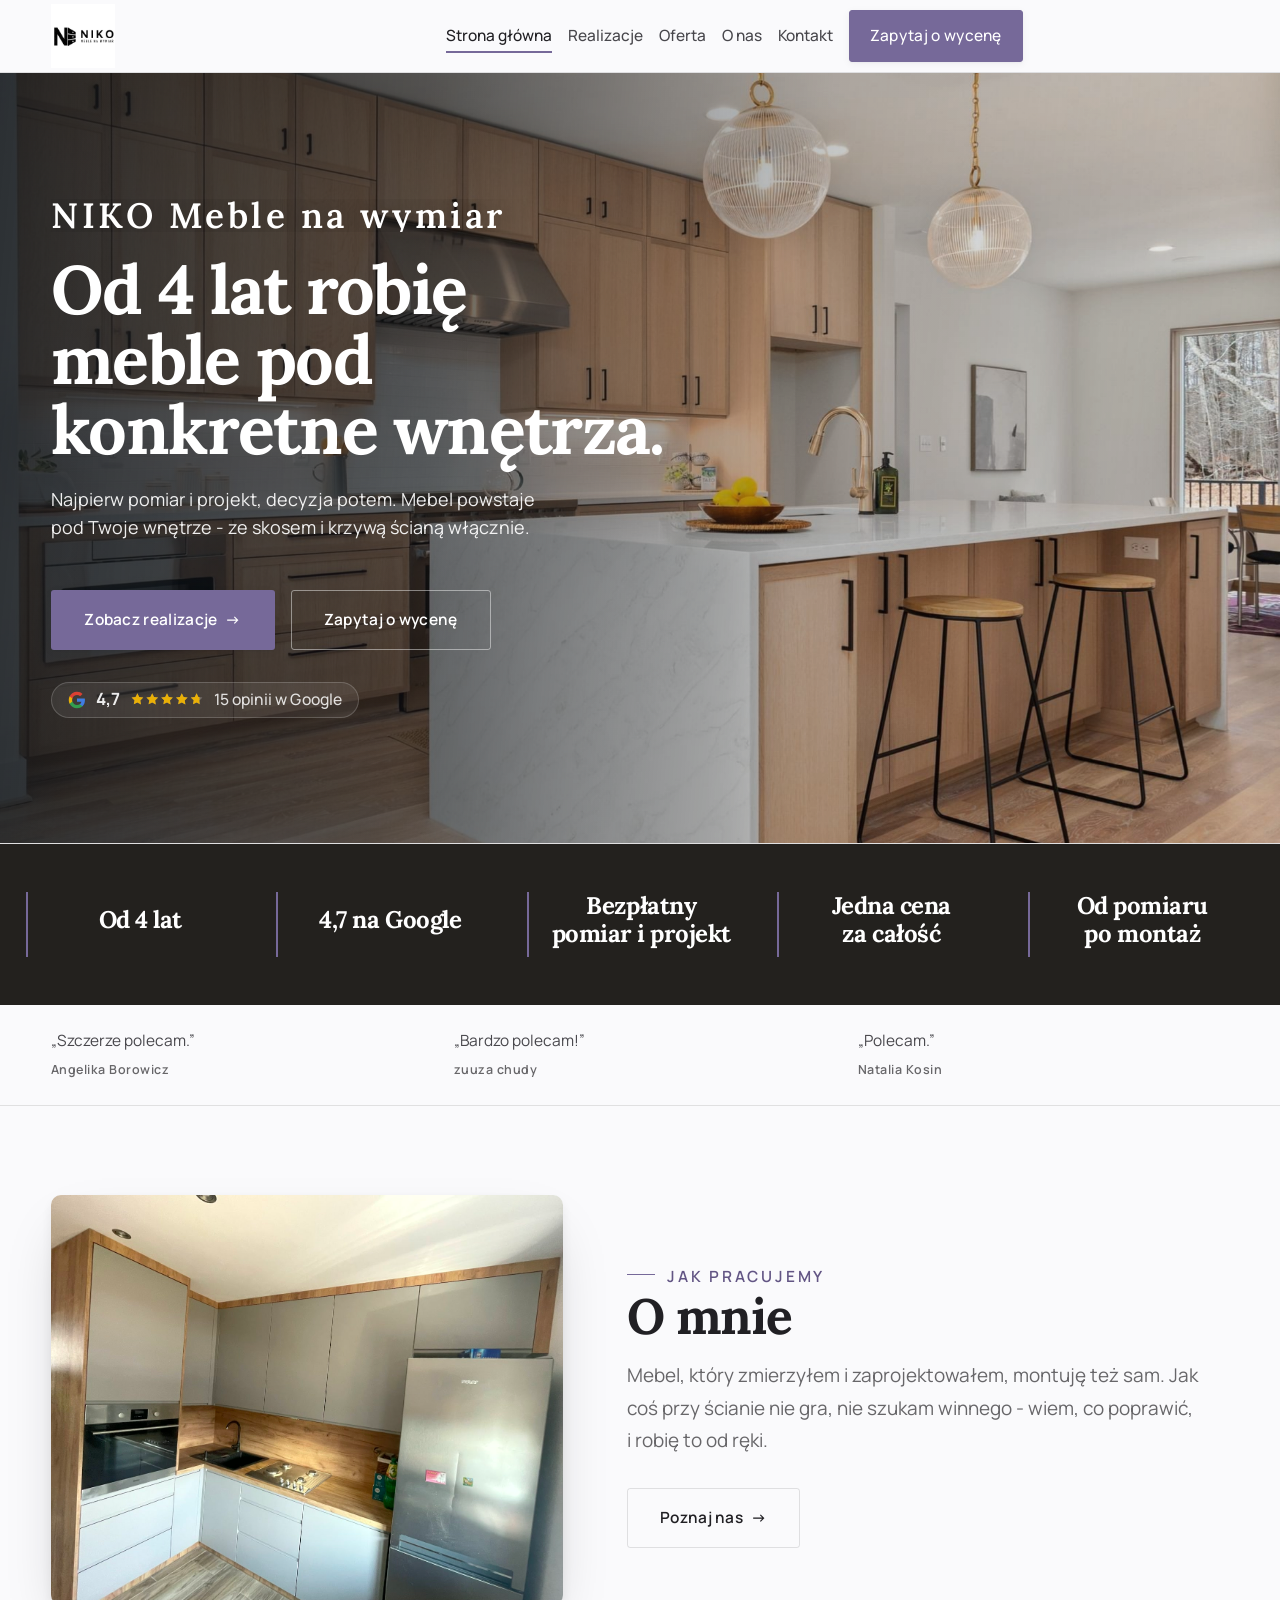
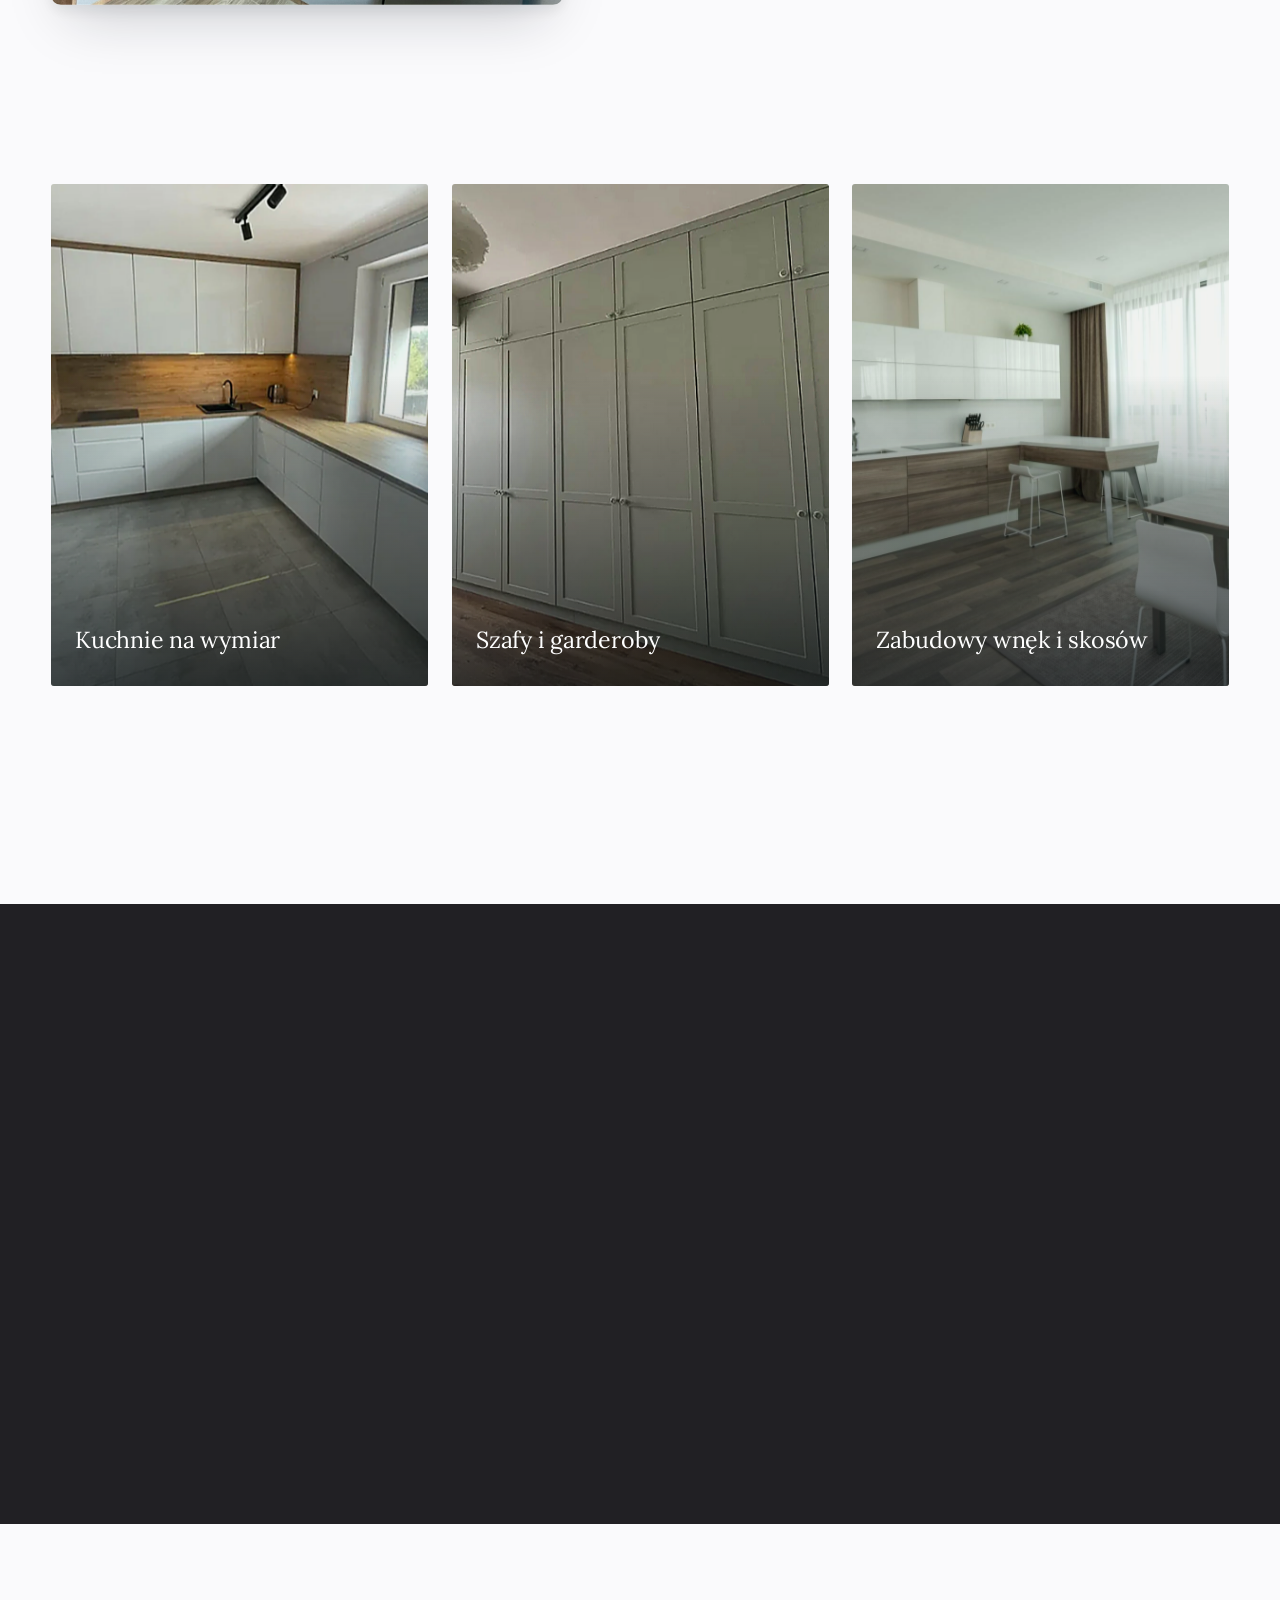
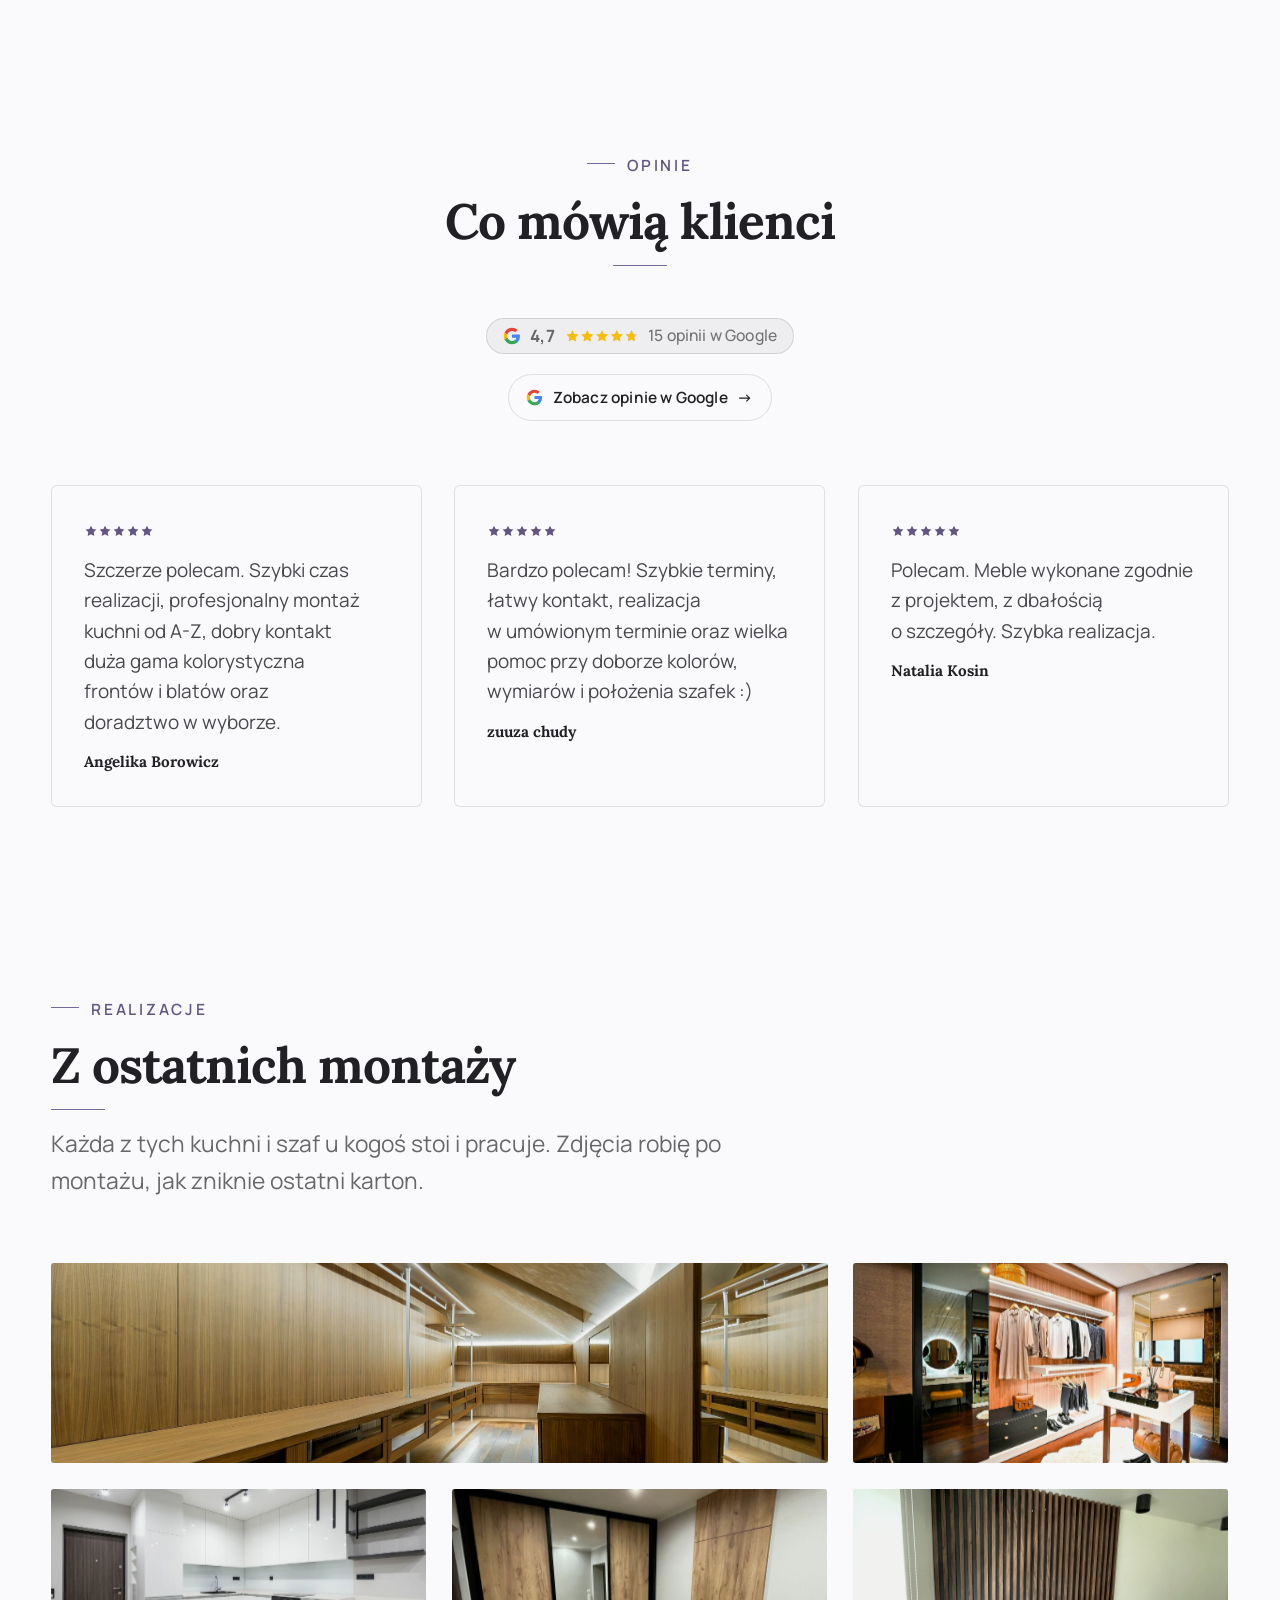
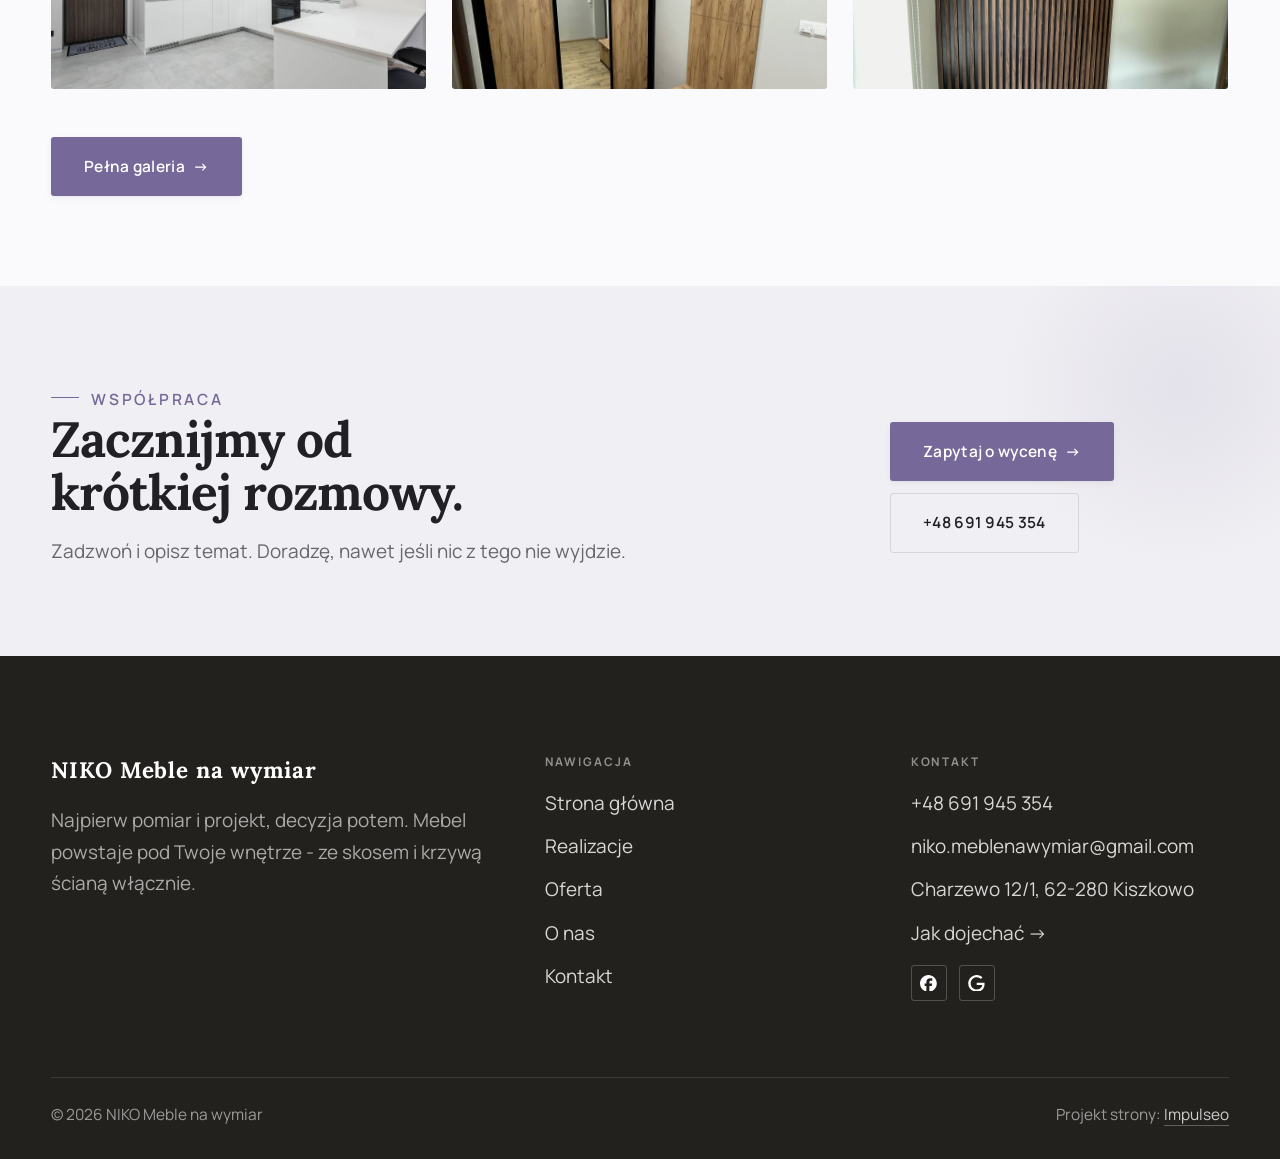
==== index.html @ e1428717 "NIKO Meble na wymiar - demo strony (Impulseo)" ====
<!DOCTYPE html>
<html lang="pl">
<head>
<meta charset="UTF-8">
<meta name="viewport" content="width=device-width, initial-scale=1.0">
<title>NIKO Meble na wymiar - stolarstwo i meble na wymiar</title>
<meta name="description" content="Meble na wymiar w Charzewie: kuchnie, szafy i zabudowy pod Twoje wnętrze. Bezpłatny pomiar i projekt, jedna cena, montaż z gwarancją. Zadzwoń: +48 691 945 354.">
<link rel="canonical" href="https://kris20032.github.io/niko-meble-na-wymiar/">
<meta name="robots" content="noindex, nofollow">
<meta property="og:type" content="website">
<meta property="og:locale" content="pl_PL">
<meta property="og:site_name" content="NIKO Meble na wymiar">
<meta property="og:title" content="NIKO Meble na wymiar - stolarstwo i meble na wymiar">
<meta property="og:description" content="Meble na wymiar w Charzewie: kuchnie, szafy i zabudowy pod Twoje wnętrze. Bezpłatny pomiar i projekt, jedna cena, montaż z gwarancją. Zadzwoń: +48 691 945 354.">
<meta property="og:url" content="https://kris20032.github.io/niko-meble-na-wymiar/">
<meta property="og:image" content="https://kris20032.github.io/niko-meble-na-wymiar/img/og.jpg">
<meta property="og:image:width" content="1200">
<meta property="og:image:height" content="630">
<meta name="twitter:card" content="summary_large_image">
<script type="application/ld+json">{"@context": "https://schema.org", "@type": "HomeAndConstructionBusiness", "name": "NIKO Meble na wymiar", "url": "https://kris20032.github.io/niko-meble-na-wymiar/", "telephone": "+48691945354", "image": "https://kris20032.github.io/niko-meble-na-wymiar/img/og.jpg", "areaServed": "Charzewo", "sameAs": ["https://maps.google.com/?cid=1686531114501210269&g_mp=Cidnb29nbGUubWFwcy5wbGFjZXMudjEuUGxhY2VzLlNlYXJjaFRleHQQAhgEIAA", "https://www.facebook.com/p/NIKO-Meble-na-wymiar-100084933342491/"]}</script>
<link rel="preconnect" href="https://fonts.googleapis.com">
<link rel="preconnect" href="https://fonts.gstatic.com" crossorigin>
<link href="https://fonts.googleapis.com/css2?family=Lora:wght@500;600;700&family=Manrope:wght@400;500;600&display=swap" rel="stylesheet">
<link rel="stylesheet" href="assets/styles.css?v=0fdbaa91">
</head>
<body>

<header class="nav">
  <div class="wrap nav-inner">
    <a class="brand brand-has-logo" href="index.html"><img class="brand-logo" src="img/logo.jpg" alt="NIKO Meble na wymiar" width="720" height="720" decoding="async"></a>
    <nav class="nav-links">
      <a href="index.html" class="active" aria-current="page">Strona główna</a>
      <a href="realizacje.html">Realizacje</a>
      <a href="oferta.html">Oferta</a>
      <a href="o-nas.html">O nas</a>
      <a href="kontakt.html">Kontakt</a>
      <a href="kontakt.html" class="btn btn-accent">Zapytaj o wycenę</a>
    </nav>
    <button class="nav-toggle" aria-label="Menu"><span></span><span></span><span></span></button>
  </div>
</header>

<main>
<section class="hero-cine">
  <img src="img/hero.jpg" fetchpriority="high" data-rotate="img/g1.jpg|img/g2.jpg" alt="NIKO Meble na wymiar - Od 4 lat robię meble pod konkretne wnętrza. " width="1880" height="1253">
  <div class="wrap">
    <div class="hero-copy">
      <div class="brandmark bm-m"><span class="bm-line"><span>NIKO Meble na wymiar</span></span></div>
      <h1>Od 4 lat robię meble pod konkretne wnętrza. </h1>
      <p class="lead">Najpierw pomiar i projekt, decyzja potem. Mebel powstaje pod Twoje wnętrze - ze skosem i krzywą ścianą włącznie.</p>
      <div class="hero-actions">
        <a href="realizacje.html" class="btn btn-accent">Zobacz realizacje <span class="arr">→</span></a>
        <a href="kontakt.html" class="btn btn-ghost btn-on-dark">Zapytaj o wycenę</a>
      </div>
      <div style="margin-top:var(--space-6);color:#fff;font-weight:600;letter-spacing:.02em;opacity:.92"><span class="g-badge"><svg class="gb-ico" viewBox="0 0 24 24" width="18" height="18" aria-hidden="true"><path fill="#4285F4" d="M22.56 12.25c0-.78-.07-1.53-.2-2.25H12v4.26h5.92c-.26 1.37-1.04 2.53-2.21 3.31v2.77h3.57c2.08-1.92 3.28-4.74 3.28-8.09z"/><path fill="#34A853" d="M12 23c2.97 0 5.46-.98 7.28-2.66l-3.57-2.77c-.98.66-2.23 1.06-3.71 1.06-2.86 0-5.29-1.93-6.16-4.53H2.18v2.84C3.99 20.53 7.7 23 12 23z"/><path fill="#FBBC05" d="M5.84 14.09c-.22-.66-.35-1.36-.35-2.09s.13-1.43.35-2.09V7.07H2.18C1.43 8.55 1 10.22 1 12s.43 3.45 1.18 4.93l2.85-2.22.81-.62z"/><path fill="#EA4335" d="M12 5.38c1.62 0 3.06.56 4.21 1.64l3.15-3.15C17.45 2.09 14.97 1 12 1 7.7 1 3.99 3.47 2.18 7.07l3.66 2.84c.87-2.6 3.3-4.53 6.16-4.53z"/></svg><b class="gb-ocena">4,7</b><svg class="gb-stars" viewBox="0 0 90 18" width="74" height="14.8" aria-hidden="true"><g fill="currentColor" opacity=".26"><path transform="translate(0,0)" d="M9 1.6l2.2 4.46 4.92.72-3.56 3.47.84 4.9L9 12.74l-4.4 2.31.84-4.9L1.88 6.68l4.92-.72L9 1.6Z"/><path transform="translate(18,0)" d="M9 1.6l2.2 4.46 4.92.72-3.56 3.47.84 4.9L9 12.74l-4.4 2.31.84-4.9L1.88 6.68l4.92-.72L9 1.6Z"/><path transform="translate(36,0)" d="M9 1.6l2.2 4.46 4.92.72-3.56 3.47.84 4.9L9 12.74l-4.4 2.31.84-4.9L1.88 6.68l4.92-.72L9 1.6Z"/><path transform="translate(54,0)" d="M9 1.6l2.2 4.46 4.92.72-3.56 3.47.84 4.9L9 12.74l-4.4 2.31.84-4.9L1.88 6.68l4.92-.72L9 1.6Z"/><path transform="translate(72,0)" d="M9 1.6l2.2 4.46 4.92.72-3.56 3.47.84 4.9L9 12.74l-4.4 2.31.84-4.9L1.88 6.68l4.92-.72L9 1.6Z"/></g><clipPath id="gs940"><rect x="0" y="0" width="84.6" height="18"/></clipPath><g fill="#FBBC04" clip-path="url(#gs940)"><path transform="translate(0,0)" d="M9 1.6l2.2 4.46 4.92.72-3.56 3.47.84 4.9L9 12.74l-4.4 2.31.84-4.9L1.88 6.68l4.92-.72L9 1.6Z"/><path transform="translate(18,0)" d="M9 1.6l2.2 4.46 4.92.72-3.56 3.47.84 4.9L9 12.74l-4.4 2.31.84-4.9L1.88 6.68l4.92-.72L9 1.6Z"/><path transform="translate(36,0)" d="M9 1.6l2.2 4.46 4.92.72-3.56 3.47.84 4.9L9 12.74l-4.4 2.31.84-4.9L1.88 6.68l4.92-.72L9 1.6Z"/><path transform="translate(54,0)" d="M9 1.6l2.2 4.46 4.92.72-3.56 3.47.84 4.9L9 12.74l-4.4 2.31.84-4.9L1.88 6.68l4.92-.72L9 1.6Z"/><path transform="translate(72,0)" d="M9 1.6l2.2 4.46 4.92.72-3.56 3.47.84 4.9L9 12.74l-4.4 2.31.84-4.9L1.88 6.68l4.92-.72L9 1.6Z"/></g></svg><span class="gb-txt">15 opinii w Google</span></span></div>
    </div>
  </div>
</section>
<section class="strip n-5" style="padding-block:0">
  <div class="wrap">
    <div class="item reveal"><div class="k">Od 4 lat</div><div class="v"></div></div>
    <div class="item reveal"><div class="k">4,7 na Google</div><div class="v"></div></div>
    <div class="item reveal"><div class="k">Bezpłatny pomiar i projekt</div><div class="v"></div></div>
    <div class="item reveal"><div class="k">Jedna cena za całość</div><div class="v"></div></div>
    <div class="item reveal"><div class="k">Od pomiaru po montaż</div><div class="v"></div></div>
  </div>
</section>
<section class="opinie-mini" aria-label="Opinie klientów">
  <div class="wrap">
    <div class="om-row">
      <div class="om-item reveal"><blockquote>„Szczerze polecam.”</blockquote><span class="om-autor">Angelika Borowicz</span></div>
      <div class="om-item reveal"><blockquote>„Bardzo polecam!”</blockquote><span class="om-autor">zuuza chudy</span></div>
      <div class="om-item reveal"><blockquote>„Polecam.”</blockquote><span class="om-autor">Natalia Kosin</span></div>
    </div>
  </div>
</section>
<section>
  <div class="wrap split">
    <div class="split-art reveal"><img src="img/g3.jpg" alt="NIKO Meble na wymiar - realizacja" loading="lazy" width="1528" height="1120" decoding="async"></div>
    <div class="split-copy reveal">
      <span class="eyebrow">Jak pracujemy</span>
      <h2>O mnie</h2>
      <p class="muted">Mebel, który zmierzyłem i zaprojektowałem, montuję też sam. Jak coś przy ścianie nie gra, nie szukam winnego - wiem, co poprawić, i robię to od ręki.</p>
      <a href="o-nas.html" class="btn btn-ghost">Poznaj nas <span class="arr">→</span></a>
    </div>
  </div>
</section>
<section class="gateways-band">
  <div class="wrap">
    <div class="gateways">
      <a href="oferta.html" class="gateway reveal"><img src="img/g4.jpg" alt="Kuchnie na wymiar" loading="lazy" width="1640" height="1212" decoding="async"><span class="g-ttl">Kuchnie na wymiar</span></a>
      <a href="oferta.html" class="gateway reveal"><img src="img/g5.jpg" alt="Szafy i garderoby" loading="lazy" width="1700" height="1279" decoding="async"><span class="g-ttl">Szafy i garderoby</span></a>
      <a href="oferta.html" class="gateway reveal"><img src="img/g6.jpg" alt="Zabudowy wnęk i skosów" loading="lazy" width="1830" height="1202" decoding="async"><span class="g-ttl">Zabudowy wnęk i skosów</span></a>
    </div>
  </div>
</section>
<section class="stopklatka" aria-hidden="true">
  <div class="stk-bg" style="background-image:url(img/g7.jpg)"></div>
</section>
<section class="opinie">
  <div class="wrap">
    <div class="head center reveal">
      <span class="eyebrow">Opinie</span>
      <h2>Co mówią klienci</h2>
    </div>
    <p class="op-meta reveal"><span class="g-badge"><svg class="gb-ico" viewBox="0 0 24 24" width="18" height="18" aria-hidden="true"><path fill="#4285F4" d="M22.56 12.25c0-.78-.07-1.53-.2-2.25H12v4.26h5.92c-.26 1.37-1.04 2.53-2.21 3.31v2.77h3.57c2.08-1.92 3.28-4.74 3.28-8.09z"/><path fill="#34A853" d="M12 23c2.97 0 5.46-.98 7.28-2.66l-3.57-2.77c-.98.66-2.23 1.06-3.71 1.06-2.86 0-5.29-1.93-6.16-4.53H2.18v2.84C3.99 20.53 7.7 23 12 23z"/><path fill="#FBBC05" d="M5.84 14.09c-.22-.66-.35-1.36-.35-2.09s.13-1.43.35-2.09V7.07H2.18C1.43 8.55 1 10.22 1 12s.43 3.45 1.18 4.93l2.85-2.22.81-.62z"/><path fill="#EA4335" d="M12 5.38c1.62 0 3.06.56 4.21 1.64l3.15-3.15C17.45 2.09 14.97 1 12 1 7.7 1 3.99 3.47 2.18 7.07l3.66 2.84c.87-2.6 3.3-4.53 6.16-4.53z"/></svg><b class="gb-ocena">4,7</b><svg class="gb-stars" viewBox="0 0 90 18" width="74" height="14.8" aria-hidden="true"><g fill="currentColor" opacity=".26"><path transform="translate(0,0)" d="M9 1.6l2.2 4.46 4.92.72-3.56 3.47.84 4.9L9 12.74l-4.4 2.31.84-4.9L1.88 6.68l4.92-.72L9 1.6Z"/><path transform="translate(18,0)" d="M9 1.6l2.2 4.46 4.92.72-3.56 3.47.84 4.9L9 12.74l-4.4 2.31.84-4.9L1.88 6.68l4.92-.72L9 1.6Z"/><path transform="translate(36,0)" d="M9 1.6l2.2 4.46 4.92.72-3.56 3.47.84 4.9L9 12.74l-4.4 2.31.84-4.9L1.88 6.68l4.92-.72L9 1.6Z"/><path transform="translate(54,0)" d="M9 1.6l2.2 4.46 4.92.72-3.56 3.47.84 4.9L9 12.74l-4.4 2.31.84-4.9L1.88 6.68l4.92-.72L9 1.6Z"/><path transform="translate(72,0)" d="M9 1.6l2.2 4.46 4.92.72-3.56 3.47.84 4.9L9 12.74l-4.4 2.31.84-4.9L1.88 6.68l4.92-.72L9 1.6Z"/></g><clipPath id="gs940"><rect x="0" y="0" width="84.6" height="18"/></clipPath><g fill="#FBBC04" clip-path="url(#gs940)"><path transform="translate(0,0)" d="M9 1.6l2.2 4.46 4.92.72-3.56 3.47.84 4.9L9 12.74l-4.4 2.31.84-4.9L1.88 6.68l4.92-.72L9 1.6Z"/><path transform="translate(18,0)" d="M9 1.6l2.2 4.46 4.92.72-3.56 3.47.84 4.9L9 12.74l-4.4 2.31.84-4.9L1.88 6.68l4.92-.72L9 1.6Z"/><path transform="translate(36,0)" d="M9 1.6l2.2 4.46 4.92.72-3.56 3.47.84 4.9L9 12.74l-4.4 2.31.84-4.9L1.88 6.68l4.92-.72L9 1.6Z"/><path transform="translate(54,0)" d="M9 1.6l2.2 4.46 4.92.72-3.56 3.47.84 4.9L9 12.74l-4.4 2.31.84-4.9L1.88 6.68l4.92-.72L9 1.6Z"/><path transform="translate(72,0)" d="M9 1.6l2.2 4.46 4.92.72-3.56 3.47.84 4.9L9 12.74l-4.4 2.31.84-4.9L1.88 6.68l4.92-.72L9 1.6Z"/></g></svg><span class="gb-txt">15 opinii w Google</span></span></p>
    <p class="op-meta reveal"><a class="op-google" href="https://maps.google.com/?cid=1686531114501210269&amp;g_mp=Cidnb29nbGUubWFwcy5wbGFjZXMudjEuUGxhY2VzLlNlYXJjaFRleHQQAhgEIAA" target="_blank" rel="noopener"><svg class="op-g-ico" viewBox="0 0 24 24" width="17" height="17" aria-hidden="true"><path fill="#4285F4" d="M22.56 12.25c0-.78-.07-1.53-.2-2.25H12v4.26h5.92c-.26 1.37-1.04 2.53-2.21 3.31v2.77h3.57c2.08-1.92 3.28-4.74 3.28-8.09z"/><path fill="#34A853" d="M12 23c2.97 0 5.46-.98 7.28-2.66l-3.57-2.77c-.98.66-2.23 1.06-3.71 1.06-2.86 0-5.29-1.93-6.16-4.53H2.18v2.84C3.99 20.53 7.7 23 12 23z"/><path fill="#FBBC05" d="M5.84 14.09c-.22-.66-.35-1.36-.35-2.09s.13-1.43.35-2.09V7.07H2.18C1.43 8.55 1 10.22 1 12s.43 3.45 1.18 4.93l2.85-2.22.81-.62z"/><path fill="#EA4335" d="M12 5.38c1.62 0 3.06.56 4.21 1.64l3.15-3.15C17.45 2.09 14.97 1 12 1 7.7 1 3.99 3.47 2.18 7.07l3.66 2.84c.87-2.6 3.3-4.53 6.16-4.53z"/></svg><span>Zobacz opinie w Google</span><span class="arr">→</span></a></p>
    <div class="opinie-grid">
      <figure class="op-card reveal"><span class="op-star"><svg class="ico-star" width="14" height="14" viewBox="0 0 24 24" style="vertical-align:-2px" aria-hidden="true"><path d="M12 2.8l2.85 5.8 6.4.93-4.63 4.5 1.1 6.37L12 17.4l-5.72 3 1.1-6.37-4.63-4.5 6.4-.93L12 2.8Z" fill="currentColor"/></svg><svg class="ico-star" width="14" height="14" viewBox="0 0 24 24" style="vertical-align:-2px" aria-hidden="true"><path d="M12 2.8l2.85 5.8 6.4.93-4.63 4.5 1.1 6.37L12 17.4l-5.72 3 1.1-6.37-4.63-4.5 6.4-.93L12 2.8Z" fill="currentColor"/></svg><svg class="ico-star" width="14" height="14" viewBox="0 0 24 24" style="vertical-align:-2px" aria-hidden="true"><path d="M12 2.8l2.85 5.8 6.4.93-4.63 4.5 1.1 6.37L12 17.4l-5.72 3 1.1-6.37-4.63-4.5 6.4-.93L12 2.8Z" fill="currentColor"/></svg><svg class="ico-star" width="14" height="14" viewBox="0 0 24 24" style="vertical-align:-2px" aria-hidden="true"><path d="M12 2.8l2.85 5.8 6.4.93-4.63 4.5 1.1 6.37L12 17.4l-5.72 3 1.1-6.37-4.63-4.5 6.4-.93L12 2.8Z" fill="currentColor"/></svg><svg class="ico-star" width="14" height="14" viewBox="0 0 24 24" style="vertical-align:-2px" aria-hidden="true"><path d="M12 2.8l2.85 5.8 6.4.93-4.63 4.5 1.1 6.37L12 17.4l-5.72 3 1.1-6.37-4.63-4.5 6.4-.93L12 2.8Z" fill="currentColor"/></svg></span><blockquote>Szczerze polecam. Szybki czas realizacji, profesjonalny montaż kuchni od A-Z, dobry kontakt duża gama kolorystyczna frontów i blatów oraz doradztwo w wyborze.</blockquote><span class="op-autor">Angelika Borowicz</span></figure>
      <figure class="op-card reveal"><span class="op-star"><svg class="ico-star" width="14" height="14" viewBox="0 0 24 24" style="vertical-align:-2px" aria-hidden="true"><path d="M12 2.8l2.85 5.8 6.4.93-4.63 4.5 1.1 6.37L12 17.4l-5.72 3 1.1-6.37-4.63-4.5 6.4-.93L12 2.8Z" fill="currentColor"/></svg><svg class="ico-star" width="14" height="14" viewBox="0 0 24 24" style="vertical-align:-2px" aria-hidden="true"><path d="M12 2.8l2.85 5.8 6.4.93-4.63 4.5 1.1 6.37L12 17.4l-5.72 3 1.1-6.37-4.63-4.5 6.4-.93L12 2.8Z" fill="currentColor"/></svg><svg class="ico-star" width="14" height="14" viewBox="0 0 24 24" style="vertical-align:-2px" aria-hidden="true"><path d="M12 2.8l2.85 5.8 6.4.93-4.63 4.5 1.1 6.37L12 17.4l-5.72 3 1.1-6.37-4.63-4.5 6.4-.93L12 2.8Z" fill="currentColor"/></svg><svg class="ico-star" width="14" height="14" viewBox="0 0 24 24" style="vertical-align:-2px" aria-hidden="true"><path d="M12 2.8l2.85 5.8 6.4.93-4.63 4.5 1.1 6.37L12 17.4l-5.72 3 1.1-6.37-4.63-4.5 6.4-.93L12 2.8Z" fill="currentColor"/></svg><svg class="ico-star" width="14" height="14" viewBox="0 0 24 24" style="vertical-align:-2px" aria-hidden="true"><path d="M12 2.8l2.85 5.8 6.4.93-4.63 4.5 1.1 6.37L12 17.4l-5.72 3 1.1-6.37-4.63-4.5 6.4-.93L12 2.8Z" fill="currentColor"/></svg></span><blockquote>Bardzo polecam! Szybkie terminy, łatwy kontakt, realizacja w umówionym terminie oraz wielka pomoc przy doborze kolorów, wymiarów i położenia szafek :)</blockquote><span class="op-autor">zuuza chudy</span></figure>
      <figure class="op-card reveal"><span class="op-star"><svg class="ico-star" width="14" height="14" viewBox="0 0 24 24" style="vertical-align:-2px" aria-hidden="true"><path d="M12 2.8l2.85 5.8 6.4.93-4.63 4.5 1.1 6.37L12 17.4l-5.72 3 1.1-6.37-4.63-4.5 6.4-.93L12 2.8Z" fill="currentColor"/></svg><svg class="ico-star" width="14" height="14" viewBox="0 0 24 24" style="vertical-align:-2px" aria-hidden="true"><path d="M12 2.8l2.85 5.8 6.4.93-4.63 4.5 1.1 6.37L12 17.4l-5.72 3 1.1-6.37-4.63-4.5 6.4-.93L12 2.8Z" fill="currentColor"/></svg><svg class="ico-star" width="14" height="14" viewBox="0 0 24 24" style="vertical-align:-2px" aria-hidden="true"><path d="M12 2.8l2.85 5.8 6.4.93-4.63 4.5 1.1 6.37L12 17.4l-5.72 3 1.1-6.37-4.63-4.5 6.4-.93L12 2.8Z" fill="currentColor"/></svg><svg class="ico-star" width="14" height="14" viewBox="0 0 24 24" style="vertical-align:-2px" aria-hidden="true"><path d="M12 2.8l2.85 5.8 6.4.93-4.63 4.5 1.1 6.37L12 17.4l-5.72 3 1.1-6.37-4.63-4.5 6.4-.93L12 2.8Z" fill="currentColor"/></svg><svg class="ico-star" width="14" height="14" viewBox="0 0 24 24" style="vertical-align:-2px" aria-hidden="true"><path d="M12 2.8l2.85 5.8 6.4.93-4.63 4.5 1.1 6.37L12 17.4l-5.72 3 1.1-6.37-4.63-4.5 6.4-.93L12 2.8Z" fill="currentColor"/></svg></span><blockquote>Polecam. Meble wykonane zgodnie z projektem, z dbałością o szczegóły. Szybka realizacja.</blockquote><span class="op-autor">Natalia Kosin</span></figure>
    </div>
  </div>
</section>
<section>
  <div class="wrap">
    <div class="head reveal">
      <span class="eyebrow">Realizacje</span>
      <h2>Z ostatnich montaży</h2>
      <p>Każda z tych kuchni i szaf u kogoś stoi i pracuje. Zdjęcia robię po montażu, jak zniknie ostatni karton.</p>
    </div>
    <div class="gallery">
      <div class="tile t-two3 reveal"><img src="img/g8.jpg" alt="NIKO Meble na wymiar" loading="lazy" width="1880" height="1253" decoding="async"></div>
      <div class="tile t-third reveal"><img src="img/g9.jpg" alt="NIKO Meble na wymiar" loading="lazy" width="1880" height="1251" decoding="async"></div>
      <div class="tile t-third reveal"><img src="img/g10.jpg" alt="NIKO Meble na wymiar" loading="lazy" width="1880" height="1255" decoding="async"></div>
      <div class="tile t-third reveal"><img src="img/g11.jpg" alt="NIKO Meble na wymiar" loading="lazy" width="1600" height="1142" decoding="async"></div>
      <div class="tile t-third reveal"><img src="img/g12.jpg" alt="NIKO Meble na wymiar" loading="lazy" width="1600" height="1142" decoding="async"></div>
    </div>
    <div style="margin-top:var(--space-7)" class="reveal"><a href="realizacje.html" class="btn btn-accent">Pełna galeria <span class="arr">→</span></a></div>
  </div>
</section>
<section class="cta">
  <div class="wrap">
    <div class="reveal">
      <span class="eyebrow">Współpraca</span>
      <h2>Zacznijmy od krótkiej rozmowy.</h2>
      <p>Zadzwoń i opisz temat. Doradzę, nawet jeśli nic z tego nie wyjdzie.</p>
    </div>
    <div class="cta-actions reveal">
      <a href="kontakt.html" class="btn btn-light">Zapytaj o wycenę <span class="arr">→</span></a>
      <a href="tel:+48691945354" class="btn btn-ghost btn-ghost-cta">+48 691 945 354</a>
    </div>
  </div>
</section>
</main>

<footer>
  <div class="wrap">
    <div class="foot-grid">
      <div class="foot-brand">
        <div class="name">NIKO Meble na wymiar</div>
        <p>Najpierw pomiar i projekt, decyzja potem. Mebel powstaje pod Twoje wnętrze - ze skosem i krzywą ścianą włącznie.</p>
      </div>
      <div class="foot-col">
        <h4>Nawigacja</h4>
        <a href="index.html">Strona główna</a>
        <a href="realizacje.html">Realizacje</a>
        <a href="oferta.html">Oferta</a>
        <a href="o-nas.html">O nas</a>
        <a href="kontakt.html">Kontakt</a>
      </div>
      <div class="foot-col">
        <h4>Kontakt</h4>
        <a href="tel:+48691945354">+48 691 945 354</a>
        <a href="mailto:niko.meblenawymiar@gmail.com">niko.meblenawymiar@gmail.com</a>
        <p>Charzewo 12/1, 62-280 Kiszkowo</p>
        <a href="https://maps.google.com/?cid=1686531114501210269&g_mp=Cidnb29nbGUubWFwcy5wbGFjZXMudjEuUGxhY2VzLlNlYXJjaFRleHQQAhgEIAA" target="_blank" rel="noopener">Jak dojechać →</a>
      <div class="foot-soc">
        <a class="soc" href="https://www.facebook.com/p/NIKO-Meble-na-wymiar-100084933342491/" target="_blank" rel="noopener" aria-label="Facebook - NIKO Meble na wymiar"><svg viewBox="0 0 24 24" aria-hidden="true" focusable="false"><path d="M9.101 23.691v-7.98H6.627v-3.667h2.474v-1.58c0-4.085 1.848-5.978 5.858-5.978.401 0 .955.042 1.468.103a8.68 8.68 0 0 1 1.141.195v3.325a8.623 8.623 0 0 0-.653-.036 26.805 26.805 0 0 0-.733-.009c-.707 0-1.259.096-1.675.309a1.686 1.686 0 0 0-.679.622c-.258.42-.374.995-.374 1.752v1.297h3.919l-.386 2.103-.287 1.564h-3.246v8.245C19.396 23.238 24 18.179 24 12.044c0-6.627-5.373-12-12-12s-12 5.373-12 12c0 5.628 3.874 10.35 9.101 11.647Z" fill="currentColor"/></svg></a>
        <a class="soc" href="https://maps.google.com/?cid=1686531114501210269&g_mp=Cidnb29nbGUubWFwcy5wbGFjZXMudjEuUGxhY2VzLlNlYXJjaFRleHQQAhgEIAA" target="_blank" rel="noopener" aria-label="Google - NIKO Meble na wymiar"><svg viewBox="0 0 24 24" aria-hidden="true" focusable="false"><path d="M12.48 10.92v3.28h7.84c-.24 1.84-.853 3.187-1.787 4.133-1.147 1.147-2.933 2.4-6.053 2.4-4.827 0-8.6-3.893-8.6-8.72s3.773-8.72 8.6-8.72c2.6 0 4.507 1.027 5.907 2.347l2.307-2.307C18.747 1.44 16.133 0 12.48 0 5.867 0 .307 5.387.307 12s5.56 12 12.173 12c3.573 0 6.267-1.173 8.373-3.36 2.16-2.16 2.84-5.213 2.84-7.667 0-.76-.053-1.467-.173-2.053H12.48z" fill="currentColor"/></svg></a>
      </div>
      </div>
    </div>
    <div class="foot-bot">
      <span>© 2026 NIKO Meble na wymiar</span>
      <span>Projekt strony: <a class="foot-credit" href="https://impulseo.pl" target="_blank" rel="noopener">Impulseo</a></span>
    </div>
  </div>
</footer>
<div class="sticky-reserve"><a class="sr-book" href="kontakt.html">Zapytaj o wycenę</a><a class="sr-call" href="tel:+48691945354" aria-label="Zadzwoń"><svg class="ico-tel" width="16" height="16" viewBox="0 0 24 24" fill="none" aria-hidden="true"><path d="M6.6 10.8a15.5 15.5 0 0 0 6.6 6.6l2.2-2.2a1 1 0 0 1 1-.24 11.4 11.4 0 0 0 3.6.58 1 1 0 0 1 1 1V20a1 1 0 0 1-1 1A17 17 0 0 1 3 4a1 1 0 0 1 1-1h3.5a1 1 0 0 1 1 1c0 1.25.2 2.46.58 3.6a1 1 0 0 1-.25 1l-2.23 2.2Z" fill="currentColor"/></svg></a></div>
<div class="demo-wazne" data-do="2026-09-07" data-cykl="3" hidden><svg class="dw-ico" width="13" height="13" viewBox="0 0 24 24" fill="none" aria-hidden="true"><circle cx="12" cy="12" r="8.6" stroke="currentColor" stroke-width="1.8"/><path d="M12 7.2V12l3.3 2" stroke="currentColor" stroke-width="1.8" stroke-linecap="round"/></svg><span class="dw-txt"></span></div>

<script src="assets/main.js"></script>
</body>
</html>
---- assets/styles.css ----
/* ============================================================
   STOLBASZ — premium, architektoniczny B2B fit-out
   Jasna paleta, zero brązu. System wg premium-web-craft.
   Projekt strony: Impulseo (impulseo.pl)
   ============================================================ */

:root{
  /* PALETA — jasna, architektoniczna, chłodna */
  --paper:#F3F1EC;          /* główne tło */
  --paper-2:#E6E3DB;        /* sekcje alternatywne (chłodny jasny szary) */
  --paper-3:#E6E3DB;        /* delikatne wypełnienia */
  --ink:#23211E;            /* tekst główny — chłodny grafit */
  --ink-soft:#43403A;       /* nagłówki drugorzędne */
  --muted:#87837A;          /* tekst poboczny */
  --line:rgba(35,33,30,.12);/* hairline */
  --accent:#8A6B3C;         /* stonowany petrol-slate — jedyny akcent */
  --accent-d:#6E5430;
  --accent-soft:rgba(138,107,60,.10);
  --dark:#23211E;           /* sekcje ciemne (stopka/CTA) */

  /* HOVER ZDJĘĆ — JEDEN standard dla całego silnika (decyzja K. 04.08.2026, artefakt z wariantami).
     AKTUALNE (K.+Szymon 09.08.2026, wybór z artefaktu 6 wariantów): zoom 1.05 przy 1.4s -
     przy tak długim czasie mocniejszy kadr NIE skacze, tylko „oddycha". Poprzedni standard
     (1.02 / .55s z 04.08) odbierany jako dynamiczny i szybki.
     Spoczynek lekko przygaszony, ale TYLKO tam, gdzie jest mysz (@media hover:hover) —
     na telefonie zdjęcia zostają w pełnej jasności. */
  --img-zoom:1.05;                   /* K.+Szymon 09.08: wariant F z artefaktu porównawczego */
  --img-rest:brightness(.95) saturate(.99);
  --img-hot:brightness(1.06) saturate(1.05);
  --img-dur:1.4s;                    /* K.+Szymon 09.08 (wariant F): powoli = elegancko */
  --img-ease:cubic-bezier(.16,.84,.44,1);  /* miękki ogon, efekt „oddychania" */

  /* ODSTĘPY — skala 4/8 */
  --space-1:4px; --space-2:8px; --space-3:12px; --space-4:16px; --space-5:24px;
  --space-6:32px; --space-7:48px; --space-8:64px; --space-9:96px; --space-10:128px;

  /* TYPOGRAFIA — fluid clamp() (skala podbita 16.07.2026: większe, czytelniejsze litery — uwaga Adama) */
  --text-sm:clamp(.9rem,.87rem + .12vw,1rem);
  --text-base:clamp(1.08rem,1.04rem + .18vw,1.2rem);
  --text-lg:clamp(1.24rem,1.15rem + .34vw,1.44rem);
  --text-h3:clamp(1.34rem,1.22rem + .55vw,1.66rem);
  --text-h2:clamp(2.1rem,1.66rem + 2.1vw,3.1rem);
  --text-h1:clamp(2.9rem,2.1rem + 4vw,5.1rem);

  /* PROMIENIE — architektoniczne, raczej ostre */
  --r-sm:3px; --r-md:6px; --r-lg:10px;

  /* RUCH */
  --ease:cubic-bezier(.25,.46,.45,.94); --dur:.24s;

  /* CIENIE — miękkie, warstwowe */
  --sh-sm:0 1px 2px rgba(16,24,32,.04), 0 2px 8px rgba(16,24,32,.05);
  --sh-md:0 2px 6px rgba(16,24,32,.05), 0 12px 28px -8px rgba(16,24,32,.12);
  --sh-lg:0 6px 14px rgba(16,24,32,.07), 0 26px 56px -18px rgba(16,24,32,.22);

  --hairline:1px solid var(--line);

  --font-display:'Lora',serif;
  --font-body:'Manrope',sans-serif;
}

*{box-sizing:border-box;margin:0;padding:0}
html{scroll-behavior:smooth}
body{
  font-family:var(--font-body);
  font-size:var(--text-base);
  line-height:1.65;
  color:var(--ink);
  background:var(--paper);
  -webkit-font-smoothing:antialiased;
  text-rendering:optimizeLegibility;
}
img{max-width:100%;height:auto;display:block}  /* height:auto = width/height z atrybutów trzyma proporcje (TOP#12) */
a{color:inherit;text-decoration:none}

.wrap{width:min(92%,1180px);margin-inline:auto}
section{padding-block:clamp(52px,6.5vw,96px)}

h1,h2,h3{font-family:var(--font-display);font-weight:700;line-height:1.08;letter-spacing:-.02em;color:var(--ink)}
h1{font-size:var(--text-h1);letter-spacing:-.035em}
h2{font-size:var(--text-h2);letter-spacing:-.025em}
h3{font-size:var(--text-h3)}
/* MIARA — długość wiersza. WCAG 2.2 SC 1.4.8: max 80 znaków; Butterick: 45–90.
   68ch daje realnie 72–78 znaków polskiego tekstu, czyli z zapasem pod granicą.
   Wcześniej limit miał TYLKO <p> — <li>, <blockquote> i <dd> nie miały żadnego,
   i to jedyny powód, dla którego 23 bloki na dwóch oddanych stronach jadą po
   83–106 znaków w wierszu (pomiar 07.08.2026, bramka `miara`).
   ⚠️ Listy i definicje ograniczamy TYLKO bez klasy: `ul`/`ol` z klasą to u nas
   układ (siatki kafli, menu), a nie tekst ciągły — tam miarę wyznacza układ. */
/* 60ch, nie 68ch (K. 10.08): po zmianie fontów na węższe kroje (DM Sans i spółka)
   w 68ch mieściło się ~90 znaków - bramka pikselowa słusznie zgłaszała przekroczenie
   granicy 80. Pomiar na żywej przeglądarce: 60ch = 90 znaków, 53ch = ~78 znaków, czyli normę WCAG 1.4.8. */
:root{ --miara:53ch }
p{max-width:min(100%,var(--miara))}
blockquote,
ul:not([class])>li, ol:not([class])>li,
dl:not([class])>dd{max-width:min(100%,var(--miara))}

/* ⚠️ Świadomie BEZ wyjątku `.tile p,.card p,.svc p{max-width:none}`, choć nasuwa się sam:
   te akapity BYŁY już ograniczone (stare `p{max-width:65ch}`), więc „wyjątek" nie odblokowałby
   niczego nowego — tylko ROZLUŹNIŁ stan sprzed zmiany na wszystkich demach naraz.
   `figcaption` żadna z reguł wyżej nie dotyczy, więc też nie potrzebuje zwolnienia. */

/* ŁAMANIE. `balance` wyrównuje długości wierszy w nagłówku, `pretty` pilnuje ostatniego
   wiersza akapitu, żeby nie został w nim jeden wyraz. Obsługiwane od Chrome 117 /
   Safari 17.5; starsze przeglądarki po prostu ignorują tę własność.
   `text-wrap:pretty` nie występowało dotąd ANI RAZ w silniku ani w repo klientów. */
h1,h2,h3,.lead,.lede{text-wrap:balance}
p,li,blockquote,dd{text-wrap:pretty}

.eyebrow{
  font-family:var(--font-body);
  font-size:var(--text-sm);
  font-weight:600;
  letter-spacing:.18em;
  text-transform:uppercase;
  color:var(--accent);
  display:inline-flex;align-items:center;gap:var(--space-3);
}
/* flex:none + margin-top = kreska trzyma się PIERWSZEJ linii. Wcześniej align-items:center
   centrowało ją względem całego bloku i przy zawinięciu (długi kicker typu
   „…WNĘTRZ · LESZNO · OD 2019") druga linia lądowała z brzydkim wcięciem. */
.eyebrow{align-items:flex-start}
.eyebrow>*,.eyebrow{text-wrap:balance}   /* dlugi kicker lamal sie na sierote typu samo „2019" w drugiej linii */
.eyebrow::before{content:"";width:28px;height:1px;background:var(--accent);display:inline-block;flex:none;margin-top:.62em}

.muted{color:var(--muted)}
.lead{font-size:var(--text-lg);line-height:1.55;color:var(--ink-soft);max-width:50ch}

/* ---------- BUTTONS ---------- */
.btn{
  display:inline-flex;align-items:center;gap:var(--space-2);
  font-weight:600;font-size:var(--text-sm);letter-spacing:.02em;
  padding:var(--space-4) var(--space-6);
  border-radius:var(--r-sm);
  transition:transform var(--dur) var(--ease),box-shadow var(--dur) var(--ease),background var(--dur) var(--ease);
  cursor:pointer;border:1px solid transparent;
}
.btn-accent{background:var(--accent);color:#fff;box-shadow:var(--sh-sm)}
.btn-accent:hover{background:var(--accent-d);transform:translateY(-2px);box-shadow:var(--sh-md)}
.btn-accent:active{transform:translateY(0);box-shadow:var(--sh-sm)}
.btn-ghost{background:transparent;color:var(--ink);border-color:var(--line)}
.btn-ghost:hover{border-color:var(--accent);color:var(--accent);transform:translateY(-2px)}
.btn-light{background:#fff;color:var(--ink);box-shadow:var(--sh-sm)}
.btn-light:hover{transform:translateY(-2px);box-shadow:var(--sh-md)}
.btn .arr{transition:transform var(--dur) var(--ease)}
.btn:hover .arr{transform:translateX(4px)}

/* ---------- NAV ---------- */
.nav{
  position:sticky;top:0;z-index:50;
  background:color-mix(in srgb,var(--paper) 88%,transparent);
  backdrop-filter:saturate(140%) blur(10px);
  border-bottom:var(--hairline);
}
.nav-inner{display:flex;align-items:center;justify-content:space-between;gap:var(--space-5);height:72px}
/* ANTY-NACHODZENIE (K. 05.08.2026): długa nazwa firmy + przycisk z pełnym numerem nie mieściły się w pasku
   i flex ściskał linki PONIŻEJ ich treści - "Kontakt" wchodził na ramkę "Zadzwoń +48 ...". Teraz ustępuje
   nazwa marki (skrót wielokropkiem), a menu i przycisk nigdy się nie kurczą ani nie zachodzą na siebie. */
.brand{display:flex;flex-direction:column;line-height:1;min-width:0;flex:0 1 auto}
.brand .name{font-family:var(--font-display);font-weight:800;font-size:1.35rem;letter-spacing:.04em;white-space:nowrap;overflow:hidden;text-overflow:ellipsis}
.brand .sub{font-size:.62rem;letter-spacing:.34em;text-transform:uppercase;color:var(--muted);margin-top:5px;white-space:nowrap;overflow:hidden;text-overflow:ellipsis}
.nav-links{display:flex;align-items:center;gap:var(--space-6);flex:0 0 auto}
.nav-links a{font-size:var(--text-sm);font-weight:500;color:var(--ink-soft);position:relative;padding-block:4px;white-space:nowrap;transition:color var(--dur) var(--ease)}
.nav-links a::after{content:"";position:absolute;left:0;bottom:0;width:0;height:1.5px;background:var(--accent);transition:width var(--dur) var(--ease)}
.nav-links a:hover,.nav-links a.active{color:var(--ink)}
.nav-links a:hover::after,.nav-links a.active::after{width:100%}
.nav-links .btn{padding:var(--space-2) var(--space-5)}
/* przyciski w nav: właściwy kolor (przebij .nav-links a) + bez podkreślenia */
.nav-links a.btn-accent{color:#fff}
.nav-links a.btn-ghost,.nav-links a.btn-light{color:var(--ink)}
/* CTA w pasku: NIE podkreślenie spod linków menu, ale ten sam przelatujący błysk,
   co na wszystkich innych przyciskach (zgłoszenie K. 13.08.2026 - „na hero jest efekt
   światła przechodzącego przez przycisk, na navbarze go nie ma, a mają być identyczne").
   Reguła `.nav-links a::after` jest silniejsza od `.btn::after`, więc trzeba jej
   geometrię wyzerować i wpisać połysk z nazwy - samo `display:none` gasiło efekt. */
.nav-links a.btn::after{
  display:block;content:"";position:absolute;inset:0;z-index:-1;pointer-events:none;
  inset:0;width:auto;height:auto;border-radius:inherit;   /* kasuje geometrię podkreślenia (width:0;height:1.5px) */
  background:linear-gradient(100deg,transparent 32%,rgba(255,255,255,.20) 50%,transparent 68%);
  translate:-120% 0}
@media (prefers-reduced-motion:no-preference){
  .nav-links a.btn:hover::after{translate:120% 0;transition:translate .75s var(--mt-ease,cubic-bezier(.16,.84,.44,1))}
}
.nav-toggle{display:none;background:none;border:none;cursor:pointer;flex-direction:column;gap:5px;padding:8px}
.nav-toggle span{width:24px;height:2px;background:var(--ink);transition:var(--dur)}
/* Ciasny zakres MIĘDZY menu mobilnym a pełnym pulpitem: zbijamy odstępy i nazwę marki,
   żeby wszystko zmieściło się naturalnie, zanim w ogóle dojdzie do skracania wielokropkiem. */
@media(max-width:1280px) and (min-width:921px){
  .nav-links{gap:var(--space-4)}
  .nav-links .btn{padding:var(--space-2) var(--space-4)}
  .brand .name{font-size:1.15rem}
}

/* ---------- HERO (split) ---------- */
.hero{position:relative;overflow:hidden;border-bottom:var(--hairline)}
.hero-grid{display:grid;grid-template-columns:1.05fr .95fr;gap:clamp(24px,4vw,60px);align-items:center;
  padding-block:clamp(36px,4.5vw,64px)}
.hero-copy .eyebrow{margin-bottom:var(--space-5)}
.hero-copy h1{margin-bottom:var(--space-5)}
.hero-copy .lead{margin-bottom:var(--space-7)}
.hero-actions{display:flex;flex-wrap:wrap;gap:var(--space-4)}
.hero-art{position:relative;aspect-ratio:4/3;border-radius:var(--r-lg);overflow:hidden;box-shadow:var(--sh-lg)}
.hero-art img{width:100%;height:100%;object-fit:cover}
.hero-art::after{content:"";position:absolute;inset:0;background:linear-gradient(180deg,transparent 55%,rgba(18,24,28,.28))}
.hero-badge{position:absolute;left:var(--space-5);bottom:var(--space-5);z-index:2;
  background:rgba(252,252,251,.94);backdrop-filter:blur(4px);
  border-radius:var(--r-md);padding:var(--space-4) var(--space-5);box-shadow:var(--sh-md);max-width:78%}
.hero-badge strong{display:block;font-family:var(--font-display);font-size:1rem;letter-spacing:-.01em}
.hero-badge span{font-size:var(--text-sm);color:var(--muted)}

/* ---------- HERO duży / kinowy (strona główna) ---------- */
.hero-cine{position:relative;min-height:clamp(560px,82vh,840px);min-height:clamp(560px,82svh,840px);display:flex;align-items:center;overflow:hidden;border-bottom:var(--hairline)}
.hero-cine>img{position:absolute;inset:0;width:100%;height:100%;object-fit:cover;z-index:0}
.hero-cine::after{content:"";position:absolute;inset:0;z-index:1;
  background:linear-gradient(95deg,rgba(13,18,23,.86) 0%,rgba(13,18,23,.64) 32%,rgba(13,18,23,.24) 62%,rgba(13,18,23,.04) 100%)}
.hero-cine .wrap{position:relative;z-index:2;padding-block:var(--space-8)}
.hero-cine .hero-copy{max-width:660px}
.hero-cine .eyebrow{color:#fff;margin-bottom:var(--space-5)}
.hero-cine .eyebrow::before{background:#fff}
.hero-cine h1{color:#fff;margin-bottom:var(--space-5);font-size:clamp(2.9rem,2rem + 4.4vw,5.2rem);text-wrap:balance}
.hero-cine .lead{color:rgba(255,255,255,.92);max-width:48ch;margin-bottom:var(--space-7)}
.hero-cine .hero-actions{display:flex;flex-wrap:wrap;gap:var(--space-4)}
/* NISKIE OKNO (laptop z dokiem i paskami przeglądarki ma ~700-780 px wysokości widoku):
   H1 do 5.2rem + długi lead nie mieściły się i przyciski wypadały POD krawędź ekranu -
   klient widział stronę bez ani jednego CTA. Skalujemy w dół, zamiast przycinać treść. */
@media(min-width:821px) and (max-height:820px){
  .hero-cine{min-height:clamp(520px,94svh,780px)}
  .hero-cine .wrap{padding-block:var(--space-6)}
  .hero-cine h1{font-size:clamp(2.2rem,1.5rem + 2.6vw,3.6rem);margin-bottom:var(--space-4)}
  .hero-cine .eyebrow{margin-bottom:var(--space-4)}
  .hero-cine .lead{margin-bottom:var(--space-5);max-width:44ch}
}
@media(max-width:680px){
  .hero-cine{min-height:clamp(520px,76vh,640px);min-height:clamp(520px,76svh,640px);align-items:flex-end}
  .hero-cine::after{background:linear-gradient(0deg,rgba(13,18,23,.9) 6%,rgba(13,18,23,.45) 55%,rgba(13,18,23,.25) 100%)}
  .hero-cine .wrap{padding-bottom:var(--space-9)}
  /* TELEFON (~90% oglądających): lead potrafił zająć 8 linii i zepchnąć CTA poza pierwszy ekran.
     Zwężamy interlinię i skalę - treści nie ucinamy, bo to ona sprzedaje. */
  .hero-cine .lead{font-size:.98rem;line-height:1.5;margin-bottom:var(--space-5)}
  .hero-cine .eyebrow{font-size:.72rem;letter-spacing:.13em;margin-bottom:var(--space-4)}
  .hero-cine .eyebrow::before{width:20px}
  .hero-cine h1{margin-bottom:var(--space-4)}
}

/* full-bleed hero variant (podstrony) */
.pagehead{position:relative;min-height:46vh;min-height:46svh;display:flex;align-items:flex-end;overflow:hidden;border-bottom:var(--hairline)}
.pagehead img{position:absolute;inset:0;width:100%;height:100%;object-fit:cover}
/* 10.08.2026 (decyzja K.): mocniejsze przyciemnienie + cień pod tekstem. Bramka mierzyła na
   nagłówkach podstron 3,38-3,43:1 przy wymaganych 4,5 — jasne zdjęcie (hala, śnieg, niebo)
   podchodziło pod biały tekst. Zdjęcia klientów są różne, więc kontrast musi dawać WARSTWA,
   a nie szczęśliwy dobór kadru. */
.pagehead::after{content:"";position:absolute;inset:0;background:linear-gradient(180deg,rgba(18,24,28,.40),rgba(18,24,28,.76))}
.pagehead .wrap{position:relative;z-index:2;padding-block:var(--space-9);color:#fff}
.pagehead h1{color:#fff;max-width:18ch;text-shadow:0 2px 16px rgba(0,0,0,.55)}
.pagehead .eyebrow{color:#fff}
.pagehead .eyebrow::before{background:#fff}
.pagehead p{color:rgba(255,255,255,.92);margin-top:var(--space-4);max-width:54ch;text-shadow:0 1px 12px rgba(0,0,0,.5)}

/* ---------- STRIP (pasek skrótów / liczby) ---------- */
.strip{background:var(--dark);color:#fff}
/* PASEK HASEŁ — standard 04.08.2026 (decyzja K.): 5 haseł w JEDNYM rzędzie, tekst WYŚRODKOWANY,
   węższe marginesy boczne niż reszta strony (pasek ma iść szerzej), równe wysokości kolumn. */
.strip .wrap{width:min(96%,1440px);display:grid;grid-template-columns:repeat(5,1fr);
  gap:var(--space-5);padding-block:var(--space-7);align-items:stretch}
.strip .item .k{font-family:var(--font-display);font-size:clamp(1.05rem,.82rem + .85vw,1.55rem);
  font-weight:800;letter-spacing:-.02em;color:#fff;line-height:1.18;text-wrap:balance}
.strip .item .v{font-size:var(--text-sm);color:rgba(255,255,255,.66);margin-top:var(--space-2);line-height:1.4}
.strip .item{border-left:2px solid var(--accent);padding-inline:var(--space-4);
  text-align:center;display:flex;flex-direction:column;justify-content:center}
/* liczba kolumn = liczba haseł, żeby ostatnie nie zostawało samo w drugim rzędzie.
   Klasę n-N nadaje multipage.py; domyślnie (bez klasy) pasek jest 5-kolumnowy. */
.strip.n-2 .wrap{grid-template-columns:repeat(2,1fr)}
.strip.n-3 .wrap{grid-template-columns:repeat(3,1fr)}
.strip.n-4 .wrap{grid-template-columns:repeat(4,1fr);gap:var(--space-6)}
.strip.n-4 .item .k{font-size:clamp(1.3rem,1rem + 1.1vw,2rem)}
.strip.n-6 .wrap{grid-template-columns:repeat(6,1fr);gap:var(--space-4)}
.strip.n-6 .item .k{font-size:clamp(.98rem,.8rem + .7vw,1.35rem)}
/* równe łamanie: zamiast "długa linia + jedno słowo" obie linie zbliżonej długości */
.strip .item .k{text-wrap:balance}

/* ---------- SECTION HEAD ---------- */
.head{max-width:48rem;margin-bottom:var(--space-8)}
.head.center{margin-inline:auto;text-align:center}
.head .eyebrow{margin-bottom:var(--space-4)}
.head h2{margin-bottom:var(--space-4)}
.head p{color:var(--muted);font-size:var(--text-lg);line-height:1.55}
.head.center p{margin-inline:auto}

/* ---------- INTRO SPLIT ---------- */
.split{display:grid;grid-template-columns:.92fr 1.08fr;gap:clamp(28px,5vw,80px);align-items:center}
.split.rev{grid-template-columns:1.08fr .92fr}
.split.rev .split-art{order:-1}
.split-art{position:relative;aspect-ratio:5/4;border-radius:var(--r-lg);overflow:hidden;box-shadow:var(--sh-lg)}
.split-art img{width:100%;height:100%;object-fit:cover}
.split-copy h2{margin-bottom:var(--space-5)}
.split-copy p+p{margin-top:var(--space-4)}
.split-copy .btn{margin-top:var(--space-6)}

/* ---------- SERVICES (zakres) ---------- */
.svc-grid{display:grid;grid-template-columns:repeat(auto-fit,minmax(280px,1fr));gap:var(--space-5)}
.svc{background:#fff;border:var(--hairline);border-radius:var(--r-md);padding:var(--space-7) var(--space-6);
  transition:transform var(--dur) var(--ease),box-shadow var(--dur) var(--ease),border-color var(--dur) var(--ease);
  position:relative;overflow:hidden}
.svc::before{content:"";position:absolute;left:0;top:0;width:3px;height:0;background:var(--accent);transition:height var(--dur) var(--ease)}
.svc:hover{transform:translateY(-4px);box-shadow:var(--sh-md);border-color:transparent}
.svc:hover::before{height:100%}
.svc .ic{font-family:var(--font-display);font-size:.8rem;font-weight:700;letter-spacing:.12em;color:var(--accent);margin-bottom:var(--space-4)}
.svc h3{margin-bottom:var(--space-3);font-size:1.22rem}
.svc p{color:var(--muted);font-size:var(--text-base);line-height:1.6}

/* big detailed service rows */
.svc-row{display:grid;grid-template-columns:.8fr 1.2fr;gap:clamp(20px,4vw,60px);align-items:center;padding-block:var(--space-8)}
.svc-row+.svc-row{border-top:var(--hairline)}
.svc-row.rev{grid-template-columns:1.2fr .8fr}
/* Naprzemienny układ wierszy oferty: co drugi wiersz ma zdjęcie po PRAWEJ.
   Było `order:-1` — martwy kod, bo zdjęcie i tak jest pierwszym dzieckiem w HTML,
   więc wszystkie wiersze wyglądały identycznie (zdjęcie zawsze z lewej), a `rev`
   zmieniało tylko szerokość kolumn. Znalezione 29.07.2026 przy różnicowaniu kierunków
   animacji (pomiar pozycji: art.mid 390/502 przy row.mid 756 — zawsze lewa strona). */
.svc-row.rev .svc-row-art{order:2}
.svc-row-art{aspect-ratio:4/3;border-radius:var(--r-md);overflow:hidden;box-shadow:var(--sh-md)}
.svc-row-art img{width:100%;height:100%;object-fit:cover}
.svc-row h3{font-size:1.5rem;margin-bottom:var(--space-4)}
.svc-row .num{font-family:var(--font-display);font-size:.85rem;font-weight:700;letter-spacing:.14em;color:var(--accent);display:block;margin-bottom:var(--space-3)}
.svc-row ul{list-style:none;margin-top:var(--space-4);display:flex;flex-direction:column;gap:var(--space-2)}
.svc-row li{position:relative;padding-left:var(--space-5);color:var(--muted);font-size:var(--text-base)}
.svc-row li::before{content:"";position:absolute;left:0;top:.62em;width:8px;height:1px;background:var(--accent)}

/* ---------- GALLERY (realizacje) ---------- */
.gallery{display:grid;grid-template-columns:repeat(12,1fr);gap:var(--space-4);grid-auto-rows:200px}
/* GALERIA MASONRY — pionowe zdjęcia (portrety beauty/wellness) bez przycinania: kolumny, height auto */
.gallery-masonry{column-count:3;column-gap:var(--space-4)}
@media(max-width:900px){.gallery-masonry{column-count:2}}
@media(max-width:560px){.gallery-masonry{column-count:1}}
.gallery-masonry .m-tile{break-inside:avoid;margin:0 0 var(--space-4);padding:0;position:relative;overflow:hidden;border-radius:var(--r-md);border:1px solid var(--line)}
.gallery-masonry .m-tile img{width:100%;height:auto;display:block}
.gallery-masonry .m-tile .cap{position:absolute;left:0;right:0;bottom:0;padding:var(--space-4);color:#fff;background:linear-gradient(0deg,rgba(0,0,0,.55),transparent);font-size:var(--text-sm)}
.gallery-masonry .m-tile .cap small{display:block;font-weight:400;opacity:.78;letter-spacing:.04em;text-transform:uppercase;font-size:.66rem;margin-top:3px}
.tile{position:relative;overflow:hidden;border-radius:var(--r-md);box-shadow:var(--sh-sm);
  transition:transform var(--dur) var(--ease),box-shadow var(--dur) var(--ease)}
.tile img{width:100%;height:100%;object-fit:cover;
  transition:transform var(--img-dur) var(--img-ease),filter var(--img-dur) var(--img-ease)}
.tile:hover{box-shadow:var(--sh-md)}
.tile .cap{position:absolute;left:0;right:0;bottom:0;padding:var(--space-5) var(--space-4) var(--space-4);
  /* mocniejszy spad + cien pod tekstem: na JASNYCH zdjeciach klienta (biale fronty, sciany)
     slaby gradient dawal kontrast ~1.5:1 zamiast wymaganych 3.6:1 (bramka wygladu, 10.08.2026) */
  background:linear-gradient(transparent 10%,rgba(18,24,28,.55) 40%,rgba(18,24,28,.88) 68%,rgba(18,24,28,.99));color:#fff;
  text-shadow:0 1px 2px rgba(0,0,0,.85),0 2px 10px rgba(0,0,0,.55);
  font-size:var(--text-sm);font-weight:600;letter-spacing:.01em;
  opacity:0;transform:translateY(8px);transition:var(--dur) var(--ease)}
.tile:hover .cap{opacity:1;transform:translateY(0)}
.tile .cap small{display:block;font-weight:400;opacity:.78;letter-spacing:.04em;text-transform:uppercase;font-size:.66rem;margin-top:3px}
/* bento spans */
.t-wide{grid-column:span 6}
.t-tall{grid-column:span 6;grid-row:span 2}
.t-std{grid-column:span 6}
.t-third{grid-column:span 4}
.t-two3{grid-column:span 8}

/* ---------- TRUST / WIARYGODNOŚĆ ---------- */
.trust{background:var(--paper-2)}
.trust-grid{display:grid;grid-template-columns:repeat(auto-fit,minmax(240px,1fr));gap:var(--space-5);margin-top:var(--space-7)}
.trust-card{background:#fff;border-radius:var(--r-md);padding:var(--space-7) var(--space-6);box-shadow:var(--sh-sm);border-top:3px solid var(--accent)}
.trust-card .big{font-family:var(--font-display);font-size:clamp(1.8rem,1.3rem + 1.6vw,2.6rem);font-weight:800;letter-spacing:-.02em;color:var(--ink);line-height:1}
.trust-card h3{font-size:1.12rem;margin:var(--space-3) 0 var(--space-2)}
.trust-card p{color:var(--muted);font-size:var(--text-base);line-height:1.55}

/* ---------- CTA band ---------- */
.cta{background:var(--dark);color:#fff;position:relative;overflow:hidden}
/* telefon w CTA: na ciemnym tle biały (domyślnie), rodziny z JASNYM tłem CTA
   nadpisują to u siebie - wcześniej kolor siedział w stylu inline i wygrywał z rodziną. */
.cta .btn-ghost-cta{color:#fff;border-color:rgba(255,255,255,.3)}
.cta .wrap{display:grid;grid-template-columns:1.4fr .6fr;gap:var(--space-7);align-items:center;position:relative;z-index:2}
.cta h2{color:#fff;max-width:20ch}
.cta p{color:rgba(255,255,255,.74);margin-top:var(--space-4)}
.cta-actions{display:flex;flex-direction:column;gap:var(--space-3);align-items:flex-start}
.cta::before{content:"";position:absolute;right:-80px;top:-80px;width:360px;height:360px;border-radius:50%;
  background:radial-gradient(circle,var(--accent-soft),transparent 70%)}

/* ---------- CONTACT ---------- */
.contact-grid{display:grid;grid-template-columns:.85fr 1.15fr;gap:clamp(28px,4vw,56px);align-items:start}
.info-list{display:flex;flex-direction:column;gap:var(--space-2)}
.info-row{display:flex;gap:var(--space-4);align-items:flex-start;padding-block:var(--space-4);border-bottom:var(--hairline)}
.info-row .ic{flex:none;width:42px;height:42px;display:grid;place-items:center;border-radius:50%;
  background:var(--accent-soft);color:var(--accent);font-size:1.05rem}
.info-row .lbl{font-size:.72rem;letter-spacing:.14em;text-transform:uppercase;color:var(--muted)}
.info-row .val{font-weight:600;font-size:var(--text-base);margin-top:2px}
.info-row a.val:hover{color:var(--accent)}
.map{border:none;border-radius:var(--r-lg);box-shadow:var(--sh-md);width:100%;height:100%;min-height:380px;filter:grayscale(.2) contrast(1.02)}
.form{background:#fff;border:var(--hairline);border-radius:var(--r-lg);padding:clamp(24px,3vw,40px);box-shadow:var(--sh-sm)}
.form .fld{margin-bottom:var(--space-5)}
.form label{display:block;font-size:var(--text-sm);font-weight:600;margin-bottom:var(--space-2)}
.form input,.form textarea{width:100%;font-family:inherit;font-size:var(--text-base);color:var(--ink);
  padding:var(--space-4);border:var(--hairline);border-radius:var(--r-sm);background:var(--paper);transition:border-color var(--dur)}
.form input:focus,.form textarea:focus{outline:none;border-color:var(--accent);background:#fff}
.form textarea{resize:vertical;min-height:120px}
.form .note{font-size:var(--text-sm);color:var(--muted);margin-top:var(--space-3)}

/* ---------- FOOTER ---------- */
footer{background:var(--dark);color:#fff;padding-block:var(--space-9) var(--space-6)}
.foot-grid{display:grid;grid-template-columns:1.4fr 1fr 1fr;gap:var(--space-7);margin-bottom:var(--space-8)}
.foot-brand .name{font-family:var(--font-display);font-weight:800;font-size:1.4rem;letter-spacing:.04em}
.foot-brand p{color:rgba(255,255,255,.62);margin-top:var(--space-4);font-size:var(--text-base);max-width:38ch}
.foot-col h4{font-size:.74rem;letter-spacing:.16em;text-transform:uppercase;color:rgba(255,255,255,.5);margin-bottom:var(--space-4)}
.foot-col a,.foot-col p{display:block;color:rgba(255,255,255,.82);font-size:var(--text-base);margin-bottom:var(--space-3)}
.foot-col a:hover{color:#fff}
.foot-bot{border-top:1px solid rgba(255,255,255,.12);padding-top:var(--space-5);display:flex;justify-content:space-between;flex-wrap:wrap;gap:var(--space-3);
  font-size:var(--text-sm);color:rgba(255,255,255,.55)}
.foot-bot a:hover{color:#fff}
/* Podpis w stopce = klikalny link do impulseo.pl (31.07.2026). Ma być WIDOCZNIE klikalny,
   ale nie krzyczeć - stąd sam kolor jaśniejszy + delikatne podkreślenie na najeździe. */
.foot-bot a.foot-credit{color:rgba(255,255,255,.78);text-decoration:none;border-bottom:1px solid rgba(255,255,255,.28)}
.foot-bot a.foot-credit:hover{color:#fff;border-bottom-color:#fff}

/* ---------- REVEAL ---------- */
.reveal{opacity:0;transform:translateY(22px);transition:opacity .6s var(--ease),transform .6s var(--ease)}
.reveal.in{opacity:1;transform:none}

/* ---------- RESPONSIVE ---------- */
@media(max-width:920px){
  .hero-grid,.split,.split.rev,.svc-row,.svc-row.rev,.cta .wrap,.contact-grid,.foot-grid{grid-template-columns:1fr}
  .split.rev .split-art,.svc-row.rev .svc-row-art{order:0}
  .hero-art{aspect-ratio:16/10;max-height:420px}
  .strip .wrap,.strip.n-2 .wrap,.strip.n-3 .wrap,.strip.n-4 .wrap,.strip.n-6 .wrap{grid-template-columns:repeat(2,1fr);gap:var(--space-6)}
  .strip .item .k,.strip.n-6 .item .k{font-size:clamp(1.3rem,1.1rem + 1vw,2rem)}
  .gallery{grid-auto-rows:180px}
  .t-wide,.t-tall,.t-std,.t-third,.t-two3{grid-column:span 6}
  .t-tall{grid-row:span 1}
  .cta-actions{flex-direction:row;flex-wrap:wrap}
  .foot-grid{gap:var(--space-6)}
}
@media(max-width:680px){
  .nav-links{position:fixed;inset:72px 0 auto 0;background:var(--paper);flex-direction:column;align-items:stretch;
    gap:0;padding:var(--space-4) 6%;border-bottom:var(--hairline);box-shadow:var(--sh-md);
    transform:translateY(-120%);transition:transform var(--dur) var(--ease)}
  .nav-links.open{transform:translateY(0)}
  .nav-links a{padding-block:var(--space-4);border-bottom:var(--hairline)}
  .nav-links .btn{margin-top:var(--space-3);justify-content:center}
  .nav-toggle{display:flex}
  .strip .wrap,.strip.n-2 .wrap,.strip.n-3 .wrap,.strip.n-4 .wrap,.strip.n-6 .wrap{grid-template-columns:1fr}
  .gallery{grid-template-columns:repeat(6,1fr)}
  .foot-grid{grid-template-columns:1fr}
}
@media(prefers-reduced-motion:reduce){
  /* audyt 09.08 TOP#14: samo skrócenie duration przy animacji INFINITE = stroboskop
     (pętla .01ms miga ekranem); iteration-count:1 gasi pętlę naprawdę. Pseudoelementy
     też - tła hero (gastro/studio) animują ::before/img, blanket na * ich nie łapał. */
  *,*::before,*::after{animation-duration:.01ms!important;animation-iteration-count:1!important;animation-delay:0s!important;transition:none!important}
  .reveal{opacity:1!important;transform:none!important}
  html{scroll-behavior:auto}
}

/* ============================================================
   PREMIUM LAYER — destylat deep-researchu branż (anty-AI, spokój).
   Zmienne STOLBASZ (--accent/--ink/--paper/--line/--dark). Ruch ledwo
   zauważalny, krzywa cubic-bezier(.16,.84,.44,1); prefers-reduced-motion
   pokryte blanketem wyżej. Karty hairline zamiast cieni = #1 sygnał „nie-AI".
   ============================================================ */

/* więcej oddechu między sekcjami (liderzy: 110-130px) */
section{padding-block:clamp(64px,8vw,128px)}

/* 1) Aksamitny reveal — dłuższa, miękka krzywa zamiast „skoku" */
.reveal{transition:opacity .9s cubic-bezier(.16,.84,.44,1),transform .9s cubic-bezier(.16,.84,.44,1);will-change:opacity,transform}
/* stagger TYLKO w galerii (tam pozycja = porządek dzieci) */
.gallery .reveal:nth-child(2){transition-delay:.07s}
.gallery .reveal:nth-child(3){transition-delay:.14s}
.gallery .reveal:nth-child(4){transition-delay:.21s}
.gallery .reveal:nth-child(5){transition-delay:.28s}
.gallery .reveal:nth-child(6){transition-delay:.35s}

/* 2) Hero STATYCZNY na .hero-cine — Ken Burns CAŁKIEM WYŁĄCZONY 26.06 (3. zgłoszenie Szymona).
   GENEZA: animowanie scale na <img> hero z teksturami (cegły/framugi) re-samplinguje obraz
   klatka po klatce → na części ekranów drobne drganie/shimmer = „heroshot się trzęsie".
   translateY usunięto wcześniej, scale-only + will-change/GPU NIE wystarczyły do GWARANCJI gładkości.
   Krzysztof zażądał pewności („make sure, że błąd się nie pojawi") > efekt. Zero animacji = 0% drgania.
   Delikatny zoom zostaje TYLKO w pełnoekranowych hero gastro/studio (hg-bg/hs-bg — tło, inny
   mechanizm, chwalone, nigdy nie zgłaszane). NIE wracać do KB na .hero-cine bez realnego testu
   na sprzęcie klienta — to ryzyko regresji „trzęsienia”. */
/* BEZPIECZNY "wow" na hero = jednorazowy FADE-IN (opacity), nie zoom.
   opacity nie dotyka bitmapy → gładkie na KAŻDYM zdjęciu/ekranie/GPU, zero ryzyka migotania.
   Geometryczny ruch (scale/translate) na .hero-cine jest ZAKAZANY (bramka pilnuje). */
@keyframes heroFade{from{opacity:0}to{opacity:1}}
.hero-cine>img{transform:none;animation:heroFade 1.1s ease-out both}

/* 3) Akcentowy hairline pod nagłówkiem sekcji, który „rysuje się" przy wejściu */
.head h2{position:relative;padding-bottom:18px}
.head h2::after{content:"";position:absolute;left:0;bottom:0;height:1px;width:0;background:var(--accent);transition:width 1s cubic-bezier(.16,.84,.44,1) .15s}
.head.center h2::after{left:50%;transform:translateX(-50%)}
.head.reveal.in h2::after,.head.center.reveal.in h2::after{width:54px}

/* 4) Karty HAIRLINE zamiast cieni/zaokrągleń (najmocniejszy anty-AI detal) */
.svc{background:transparent;border:1px solid var(--line);border-radius:var(--r-sm);box-shadow:none}
.svc:hover{box-shadow:none;border-color:var(--accent);transform:translateY(-3px)}
.trust-card{background:transparent;box-shadow:none;border:1px solid var(--line);border-top:2px solid var(--accent);border-radius:var(--r-sm)}
.tile{box-shadow:none;border-radius:var(--r-sm)}
.tile:hover{box-shadow:none}

/* 5) Sticky-nav kondensuje się po przewinięciu (sygnał dopracowania) */
.nav{transition:box-shadow .4s ease,background .4s ease}
.nav.is-stuck{box-shadow:0 1px 0 var(--line),0 14px 30px -24px rgba(0,0,0,.45)}
.nav-inner{transition:height .35s var(--ease)}
.nav.is-stuck .nav-inner{height:60px}

/* 6) MANIFESTO — pełnoekranowy cytat-bohater (zastępuje generyczne „Dlaczego my") */
.manifesto{background:var(--paper-2);text-align:center}
.manifesto .wrap{max-width:60rem}
.manifesto p{font-family:var(--font-display);font-style:italic;font-size:clamp(1.6rem,1rem + 2.4vw,2.8rem);line-height:1.32;color:var(--ink-soft);margin-inline:auto;max-width:26ch;position:relative;padding-top:var(--space-8)}
.manifesto p::before{content:"";position:absolute;top:0;left:50%;transform:translateX(-50%);width:54px;height:1px;background:var(--accent)}
.manifesto p span{color:var(--accent);font-style:italic}

/* 7) GATEWAYS — 3 duże bramy-zdjęcia (zamiast paska menu usług) */
.gateways{display:grid;grid-template-columns:repeat(3,1fr);gap:var(--space-4)}
.gateway{position:relative;aspect-ratio:3/4;overflow:hidden;border-radius:var(--r-sm);display:block}
.gateway img{width:100%;height:100%;object-fit:cover;
  transition:transform var(--img-dur) var(--img-ease),filter var(--img-dur) var(--img-ease)}
.gateway::after{content:"";position:absolute;inset:0;background:linear-gradient(180deg,transparent 38%,rgba(18,24,28,.74))}
/* ===== HOVER ZDJĘĆ — jedno miejsce dla WSZYSTKICH kafli ze zdjęciem (K. 04.08.2026) ===== */
@media(hover:hover){
  .tile img,.gateway img,.m-tile img{filter:var(--img-rest)}
  .tile:hover img,
  .gateway:hover img,
  .m-tile:hover img{transform:scale(var(--img-zoom));filter:var(--img-hot)}
}
.m-tile img{transition:transform var(--img-dur) var(--img-ease),filter var(--img-dur) var(--img-ease)}
.gateway .g-ttl{position:absolute;left:0;right:0;bottom:0;z-index:2;padding:var(--space-6) var(--space-5);color:#fff;font-family:var(--font-display);font-size:1.45rem;letter-spacing:-.01em;line-height:1.15}
.gateway .g-ttl small{display:block;font-family:var(--font-body);font-size:var(--text-sm);font-weight:400;opacity:.82;letter-spacing:.03em;margin-top:5px}
@media(max-width:760px){.gateways{grid-template-columns:1fr}.gateway{aspect-ratio:16/10}}

/* 8) LOGO klienta w nagłówku (gdy podane --logo) */
/* 52px domyślnie (feedback Bartka 06.07.2026: 40px ginęło, uwaga padła 3x; ~56px sprawdzone na żywym demie anna-borowiec-makeup) */
.brand-logo{height:64px;width:auto;max-width:300px;object-fit:contain;display:block}
.nav.is-stuck .brand-logo{height:52px}
@media(max-width:680px){.brand-logo{height:46px;max-width:210px}}


/* === RWD: nagłówki na wąskich ekranach (dodane 17.07.2026 razem z fixem clamp) ===
   Po przywróceniu działania clamp() dolna granica --text-h1 (2.9rem) rozpychała
   dokument przy długich polskich słowach na telefonach. Tu ją zjeżdżamy. */
@media (max-width:560px){
  :root{
    --text-h1:clamp(1.9rem, 1.15rem + 4.4vw, 2.7rem);
    --text-h2:clamp(1.5rem, 1rem + 3vw, 2.1rem);
  }
  .hero-cine h1{font-size:clamp(1.9rem, 1.15rem + 4.4vw, 2.7rem)}
  h1,h2{overflow-wrap:break-word}
}

/* GODZINY (godziny_grid z briefu) — dzień po lewej, godziny po prawej. Wcześniej BRAK stylu
   powodował sklejenie "Poniedziałek-Piątek8:00-20:00" (dodane 2026-07-21). Neutralne dla dem bez grafiku. */
.godz{display:flex;flex-direction:column;gap:2px;max-width:440px;margin-top:8px}
.godz-row{display:flex;justify-content:space-between;align-items:baseline;gap:24px;padding:10px 0;border-bottom:1px solid var(--line)}
.godz-row:last-child{border-bottom:0}
.godz-row b{font-weight:600;color:var(--ink)}
.godz-row span{color:var(--muted);white-space:nowrap}

/* === FAQ (lekcja 08.08.2026) ===
   Sekcja faq_klinika() trafia NIE tylko do rodziny „klinika" (multipage.py: także układ FACHOWCY),
   a style leżały wyłącznie w families/klinika.css — u hydraulika/dekarza FAQ renderowało się jako
   goła lista <details> z domyślnym trójkącikiem przeglądarki (wpadka: demo Instalatorstwo Gała).
   Dlatego baza. Rodzina może to nadpisać na wierzchu. */
.faq-list{max-width:48rem;margin:var(--space-8) auto 0;display:flex;flex-direction:column;gap:var(--space-3)}
.faq-item{border:1px solid var(--line);border-radius:var(--r-md);background:var(--paper);padding:var(--space-4) var(--space-5)}
.faq-item summary{font-family:var(--font-display);font-weight:600;color:var(--ink);cursor:pointer;list-style:none;display:flex;justify-content:space-between;gap:1rem}
.faq-item summary::-webkit-details-marker{display:none}
.faq-item summary::after{content:"+";color:var(--accent-d);font-weight:700;font-size:1.2rem;line-height:1}
.faq-item[open] summary::after{content:"-"}
.faq-item p{color:var(--ink-soft);font-size:var(--text-base);line-height:1.6;margin:var(--space-3) 0 0}

/* === LICZBA OPINII PRZY SEKCJI OPINII (08.08.2026, wzorzec irismeble.pl, decyzja K.) ===
   Trzy cytaty bez kontekstu czyta się jak „firma ma trzy opinie". Ta linijka mówi wprost,
   ile ich jest naprawdę - dane i tak przychodzą z reconu i szły dotąd wyłącznie do hero.
   Baza, nie rodzina: sekcja opinii renderuje się we WSZYSTKICH układach, a style opinii
   leżą per rodzina - bez tego u części rodzin linijka byłaby gołym tekstem (ta sama pułapka
   co z FAQ wyżej). Rodzina może nadpisać na wierzchu. */
.op-meta{
  text-align:center;margin:calc(var(--space-3) * -1) 0 var(--space-6);
  color:var(--muted);font-size:var(--text-base);letter-spacing:.01em;
}
.op-meta .ico-star{color:var(--accent-d);margin-right:2px}

/* --- licznik ważności DEMA (pomysł K. 09.08) - tylko wersje pokazowe --- */
.demo-wazne{position:fixed;top:calc(var(--nav-h, 64px) + 14px);right:14px;z-index:95;
  display:inline-flex;align-items:center;gap:.45em;
  background:rgba(21,25,28,.82);color:#fff;font-size:.72rem;font-weight:600;letter-spacing:.01em;
  padding:.42em .8em .42em .62em;border-radius:999px;backdrop-filter:saturate(140%) blur(8px);
  border:1px solid rgba(255,255,255,.14);box-shadow:0 10px 24px -14px rgba(0,0,0,.6);
  pointer-events:none;
  /* NIE pokazuje się przy wejściu (K. 09.08) - wjeżdża dopiero po zejściu z hero */
  opacity:0;transform:translateY(-10px);
  transition:opacity .7s var(--ease),transform .7s var(--ease)}
.demo-wazne.is-on{opacity:1;transform:none}
.demo-wazne .dw-ico{flex:none;opacity:.85}
.demo-wazne b{font-weight:700;font-variant-numeric:tabular-nums;color:#FFD9A3}
.demo-wazne .dw-zeg{font-variant-numeric:tabular-nums;font-feature-settings:"tnum";
  opacity:.72;margin-left:.15em;letter-spacing:.01em}
.demo-wazne.is-pilne{background:rgba(150,32,28,.9);border-color:rgba(255,255,255,.2)}
.demo-wazne .dw-pilne{color:#FFE0DE}
@media(max-width:820px){.demo-wazne{top:auto;bottom:70px;right:10px}}

/* --- pasek mini-opinii pod hero (audyt 09.08 TOP#27) - tylko przy realnych recenzjach --- */
.opinie-mini{padding-block:0;border-bottom:var(--hairline)}
.opinie-mini .om-row{display:grid;grid-template-columns:repeat(3,1fr);gap:var(--space-6);padding-block:var(--space-5)}
.opinie-mini .om-item blockquote{font-size:var(--text-sm);color:var(--ink-soft);line-height:1.5;margin:0}
.opinie-mini .om-autor{display:block;margin-top:var(--space-2);font-size:.78rem;font-weight:600;color:var(--muted);letter-spacing:.04em}
@media(max-width:820px){.opinie-mini .om-row{grid-template-columns:1fr;gap:var(--space-4)}
  .opinie-mini .om-item:nth-child(n+3){display:none}}

/* --- AKCENT-TEKST (audyt 09.08 TOP#11/12, decyzja K.) ---------------------------
   Kolor firmowy jest jasny, dopóki nie musi być literą. --accent zostaje żywy
   (kreski, przyciski, pasek haseł); litera akcentowa na JASNYM tle bierze
   --accent-text (dokleja palette_auto; domyślnie accent-d). Tylko color -
   border/background/pseudo zostają żywe. Ciemna sekcja CTA = wyjątek. */
:root{--accent-text:var(--accent-d)}
.eyebrow, .svc .ic, .svc-row .num, .info-row .ic, .info-row a.val:hover,
.manifesto p span, .faq-item summary::after, .op-meta .ico-star, .op-star,
.fu-cta, .obszar-list li:hover, .btn-ghost:hover, .nav.nav-solid .brand .sub,
.proces-os .pc-cur, .os-on .proces-os .proces-line > li.os-done .pno { color:var(--accent-text) }
.cta .eyebrow { color:var(--accent) }

/* --- dostępność (audyt 09.08 TOP#23, podzbiór bezpieczny) --- */
html{scroll-padding-top:84px}                       /* kotwice nie chowają się pod sticky-nav */
:focus-visible{outline:2px solid var(--accent-text);outline-offset:2px}  /* widoczny fokus tylko z klawiatury */
main{display:block}

/* --- kafelek „Zobacz opinie w Google" (K. 09.08) - znak marki zamiast gołego linku --- */
.op-meta{text-align:center;max-width:none;margin-inline:auto}
.op-google{display:inline-flex;align-items:center;gap:.6em;
  padding:.62em 1.15em;border:1px solid var(--line);border-radius:999px;
  background:var(--paper);color:var(--ink);font-size:var(--text-sm);font-weight:600;
  transition:border-color var(--dur) var(--ease),box-shadow var(--dur) var(--ease),transform var(--dur) var(--ease)}
.op-google .op-g-ico{flex:none}                        /* oficjalny 4-kolorowy znak Google */
.op-google .arr{transition:transform var(--dur) var(--ease)}
.op-google:hover{border-color:var(--accent);box-shadow:var(--sh-sm);transform:translateY(-1px)}
.op-google:hover .arr{transform:translateX(3px)}

/* ============================================================
   HOVER KART I KAFLI - JEDEN STANDARD DLA WSZYSTKICH RODZIN (K. 10.08:
   „każde demo ma wyglądać tak premium"). Wcześniej premium-hover miała tylko
   rodzina fachowców (.fu-row), reszta rodzin renderowała karty bez reakcji.
   Zasada ta sama: reakcja NATYCHMIAST (0s), gaśnięcie łagodne; ledwie widoczne
   tło, kreska akcentu z lewej, strzałka rusza. Zero cieni-poduszek.
   ⛔ Świadomie POMIJAMY kafle ze zdjęciem (.tile/.gateway/.m-tile) - tam działa
   już zoom 1.05/1.4s i dokładanie ramek by go zabiło.
   ============================================================ */
.card, .svc, .gateway-txt, .menu-cat, .prod-card, .pak-card, .faq-item, .obj-tile{
  position:relative;transition:background .22s ease-out,border-color .22s ease-out}
.card::before, .menu-cat::before, .prod-card::before, .pak-card::before{
  content:"";position:absolute;left:0;top:0;bottom:0;width:3px;background:var(--accent);
  transform:scaleY(0);transform-origin:top;transition:transform .09s ease-out;border-radius:2px}
@media(hover:hover){
  .card:hover, .svc:hover, .menu-cat:hover, .prod-card:hover, .pak-card:hover{
    background:color-mix(in srgb,var(--accent) 9%,transparent);
    border-color:color-mix(in srgb,var(--accent) 45%,var(--line));
    transition-duration:0s}
  .card:hover::before, .menu-cat:hover::before,
  .prod-card:hover::before, .pak-card:hover::before{transform:scaleY(1)}
  .card:hover .arr, .svc:hover .arr, .menu-cat:hover .arr{transform:translateX(.3rem)}
}
.card .arr, .svc .arr, .menu-cat .arr{display:inline-block;transition:transform .1s ease-out}

/* ============================================================
   PLAKIETKA OPINII GOOGLE (K. 13.08.2026, wzór od Marcelego)
   Jedna forma we WSZYSTKICH układach hero (hg/hk/hs/ha/hd/tb/kt) zamiast
   gołego tekstu „★ Ocena 4,4 w Google · 7 opinii". Cudza ocena to najmocniejszy
   dowód zaufania na stronie - ma wyglądać jak odznaka, nie jak podpis.
   Tło i obwódka liczone z KOLORU TEKSTU, więc ta sama plakietka działa na
   ciemnym zdjęciu (biały napis → jasna mgiełka) i na jasnej sekcji (ciemny
   napis → delikatny szary). Zero osobnych wariantów do utrzymania.
   ============================================================ */
.g-badge{
  display:inline-flex;align-items:center;gap:.62em;
  padding:.52em 1em;border-radius:999px;
  background:color-mix(in srgb,currentColor 8%,transparent);
  border:1px solid color-mix(in srgb,currentColor 20%,transparent);
  -webkit-backdrop-filter:blur(6px);backdrop-filter:blur(6px);
  font-size:.98rem;line-height:1;font-weight:500;letter-spacing:.01em;
  white-space:nowrap;vertical-align:middle;max-width:100%}
.g-badge .gb-ico,.g-badge .gb-stars{flex:none}
.g-badge .gb-ocena{font-weight:700;font-size:1.08em;letter-spacing:.01em}
.g-badge .gb-txt{opacity:.92}
@media(max-width:560px){
  .g-badge{gap:.45em;padding:.45em .8em;font-size:.86rem}
  .g-badge .gb-stars{width:62px;height:12.4px}
  .g-badge .gb-ico{width:16px;height:16px}
}

/* === rodzina: rzemioslo === */
/* ============================================================
   RODZINA: RZEMIOSŁO — stolarstwo, meble na wymiar, kamieniarstwo,
   granit, parapety, wnętrza premium (skórki: wood, stone, lux, modern).

   GENEZA (05.08.2026): ta rodzina była zmapowana w multipage.py (FAMILY),
   ale NIE MIAŁA pliku wyglądu — a silnik dokleja go tylko, jeśli istnieje.
   Skutek: meble, stolarka i kamieniarstwo dostawały NAJUBOŻSZY wariant
   strony w całym silniku (goły base), podczas gdy „fachowcy" mieli 181 linii
   wzbogacenia. Licznik próśb @claude (zmiany-raport.py) pokazał to jako
   największe skupisko skarg: „zrób w stylu Murago", „to jest strasznie
   monotonne i nudne", „przyłóż się", „proporcje się nie zgadzają, zbyt mały
   tekst", „układ naprzemienny", „mało przestrzeni zapełnionej".

   IDEA: rzemiosło sprzedaje się MATERIAŁEM i DETALEM, nie szybkością dojazdu.
   Stąd: duże kadry, powietrze wokół treści, editorial zamiast kart z ramkami,
   naprzemienny rytm sekcji. Zero nowych klas HTML — stylujemy to, co silnik
   już generuje (split / gateways / gallery / hero-cine), więc plik jest
   w 100% addytywny: nie dotyka innych rodzin i nie wymaga zmian w Pythonie.

   ⚠️ NIE RUSZAĆ: paska haseł (.strip .k/.v — reguła K. z 04.08: 5 obok siebie,
   wyśrodkowane) ani hoveru zdjęć (zoom 1.02 z base.css). Oba są ustalone.
   ============================================================ */

/* --- HERO: więcej powietrza, mocniejszy kontrast wielkości ---------------
   Agata/Mateusz wielokrotnie: „zbyt mały tekst", „mało przestrzeni".
   Rzemiosło znosi duży, spokojny nagłówek — to nie jest strona awaryjna. */
.hero-copy .lead{max-width:52ch;font-size:var(--text-lg);line-height:1.6}
.hero-copy h1{letter-spacing:-.025em;line-height:1.02}
.hero-copy .eyebrow{letter-spacing:.24em}
.hero-actions{margin-top:var(--space-7)}

/* --- SPLIT: rytm naprzemienny --------------------------------------------
   Mateusz wprost: „Zakres usług ma mieć układ naprzemienny". Co druga sekcja
   split odwraca kolumny — obraz raz z lewej, raz z prawej. Na wąskim ekranie
   kolejność wraca do naturalnej (opis pod zdjęciem). */
.split{gap:clamp(var(--space-6),5vw,var(--space-9));align-items:center}
.split:nth-of-type(even) .split-art{order:2}
.split:nth-of-type(even) .split-copy{order:1}
.split-copy h2{margin-bottom:var(--space-4)}
.split-copy p{max-width:56ch;line-height:1.7}
.split-art img{border-radius:var(--r-md)}
@media (max-width:860px){
  .split:nth-of-type(even) .split-art,
  .split:nth-of-type(even) .split-copy{order:initial}
}

/* --- GATEWAYS (kafle „Meble / Kuchnie / Szafy") --------------------------
   ⚠️ NIE STYLUJEMY. Sprawdzone wzrokowo 05.08.2026: .gateway to NIE karta
   tekstowa, tylko link-kafel ze zdjęciem (aspect-ratio 3/4, gradient, tytuł
   w bezwzględnym pozycjonowaniu na dole). Próba zrobienia z nich „editorial"
   (hairline + padding + przezroczyste tło) rozbiła komponent: kreski wisiały
   w pustce nad zdjęciami. Base.css robi to dobrze - zostawiamy.
   Jedyne, co dokładamy, to więcej powietrza między kaflami. */
.gateways{gap:var(--space-5)}

/* --- GALERIA: materiał na pierwszym planie -------------------------------
   Rzemiosło ocenia się z bliska, więc podnosimy rangę PODPISU (co to za
   materiał, co za detal) i dajemy kadrom trochę oddechu.
   ⚠️ CELOWO NIE ruszamy siatki galerii: silnik ma własny system proporcji
   (.tile z t-third / t-two3 + masonry dla zdjęć pionowych — patrz reguła
   „dopasuj proporcje"). Nadpisanie grid-template-columns rozjechałoby kadry. */
.gallery{gap:clamp(var(--space-4),2vw,var(--space-6))}
/* ⚠️ NIE ruszać koloru ani marginesu podpisu: w tym szkielecie .cap leży NA zdjęciu
   (base.css: position:absolute + ciemny gradient + biały tekst). Nadpisanie go tuszem
   robiło ciemny napis na jasnym kadrze — praktycznie niewidoczny; zgłosił to klient
   (Stolmar, 25.08.2026). Rangę podpisu podnosimy krojem i światłem liter, nie kolorem. */
.gallery .cap{font-family:var(--font-display);font-size:var(--text-sm);letter-spacing:.02em}

/* --- SEKCJE: więcej światła ---------------------------------------------
   Wspólny mianownik skarg „mało przestrzeni" / „monotonne": sekcje siedziały
   zbyt ciasno, przez co wszystko zlewało się w jeden blok. */
section{padding-block:clamp(var(--space-8),7vw,var(--space-10))}
.head{max-width:64ch}
.head h2{letter-spacing:-.02em;line-height:1.08}
.head p{color:var(--muted);font-size:var(--text-lg);line-height:1.6;margin-top:var(--space-4)}
.head .eyebrow{margin-bottom:var(--space-4)}

/* --- CTA: bez krzyku ----------------------------------------------------- */
/* ⚠️ Tło CTA jest tu JASNE, a base.css ustawia .cta{color:#fff} - bez podmiany
   koloru tekst robi się biały na kremowym tle (kontrast 1.05, napis znika).
   Wykryte na demie Meble Seweryn 08.08.2026 - dotyczyło całej rodziny rzemioslo. */
.cta{background:var(--paper-2);color:var(--ink)}
.cta h2{letter-spacing:-.02em;color:var(--ink)}
.cta p{color:var(--muted)}
.cta .eyebrow{color:var(--accent)}
.cta .btn-light{background:var(--accent);color:#fff}
.cta .btn-ghost,.cta .btn-ghost-cta{color:var(--ink);border-color:var(--line)}
.cta-actions{margin-top:var(--space-6)}

/* ⚠️ Pasek haseł pod hero (.strip > .item > .k/.v) NIE jest tu stylowany
   świadomie - rządzi nim reguła z 04.08.2026 (5 haseł obok siebie,
   wyśrodkowane, równa wysokość) zapisana w base.css. Nie dublować. */

/* --- STICKY-RESERVE - dolny pasek mobile (audyt 09.08 TOP#2, decyzja K.: każda rodzina) --- */
.sticky-reserve{display:none}
@media(max-width:820px){
  .sticky-reserve{display:flex;position:fixed;left:0;right:0;bottom:0;z-index:90;
    background:var(--line);box-shadow:0 -6px 20px -10px rgba(0,0,0,.4);padding-bottom:env(safe-area-inset-bottom,0px);transition:transform .25s ease,opacity .25s ease}
  .sticky-reserve.schowany{transform:translateY(110%);opacity:0;pointer-events:none}
  .sticky-reserve a{padding:15px 8px;text-align:center;font-weight:600;font-size:.95rem;letter-spacing:.01em}
  .sr-book{flex:1;background:var(--accent);color:#fff}
  .sr-call{width:60px;background:var(--paper);color:var(--ink);font-size:1.15rem;border-left:1px solid var(--line);display:flex;align-items:center;justify-content:center}
  body{padding-bottom:calc(64px + env(safe-area-inset-bottom,0px))}
}

/* === OPINIE (gated): realne cytaty z reconu ===
   Dodane 10.08.2026 - te 4 rodziny NIE miały tego bloku, przez co sekcja opinii
   renderowala sie jako goly tekst z domyslnym wcieciem <blockquote> (zglosil K.). */
.opinie-grid{display:grid;grid-template-columns:repeat(auto-fit,minmax(16rem,1fr));gap:var(--space-6);margin-top:var(--space-8)}
.op-card{margin:0;background:var(--paper);border:1px solid var(--line);border-radius:var(--r-md);padding:var(--space-6);display:flex;flex-direction:column;gap:var(--space-3)}
.op-star{color:var(--accent-d);letter-spacing:.1em;font-size:.95rem}
.op-card blockquote{margin:0;color:var(--ink-soft);font-size:var(--text-base);line-height:1.6}
.op-autor{font-family:var(--font-display);font-weight:700;color:var(--ink);font-size:.95rem}

/* === WARSTWA PREMIUM (silnik, 08.08.2026) === */
/* ============================================================
   OŚ PROCESU „PREMIUM" + OKNO NA NIERUCHOME TŁO + ODZNAKI + POWRÓT NA GÓRĘ
   (08.08.2026 — wdrożenie decyzji K. z warsztatu ruchu II)

   ⚠️ TEN PLIK JEST DOKLEJANY **PO** PLIKU RODZINY.
   Powód: strukturę `.proces-line` stylują cztery rodziny (fachowcy, dom, klinika,
   studio) jako poziomy rząd kart. Nowy układ musi je nadpisać, a base.css ładuje
   się PRZED rodziną, więc tam by przegrał. Kolejność w multipage.py:
       base.css → rodzina → TEN PLIK → motion.css → hero-fit.css

   ZASADA BEZPIECZEŃSTWA (jak w całej warstwie ruchu):
   stany „ukryte" nadaje WYŁĄCZNIE JavaScript przez klasę na <html>. Bez skryptu
   albo przy jego błędzie strona wygląda jak przed tą zmianą — nigdy pusty ekran.
   ============================================================ */

/* ---------------- 1) OŚ PROCESU ---------------- */
.proces-os .proc-grid{
  display:grid;grid-template-columns:34% 1fr;gap:var(--space-8);align-items:start;
}
.proces-os .proc-side{position:sticky;top:calc(72px + var(--space-6))}
.proces-os .proc-side .head{text-align:left;margin:0}
.proces-os .proc-side .head h2{margin-bottom:var(--space-3)}
.proces-os .proc-side .head p{margin:0}

.proces-os .proc-count{display:flex;align-items:baseline;gap:var(--space-2);margin-top:var(--space-6)}
.proces-os .pc-cur{
  font-family:var(--font-display);font-size:2.6rem;line-height:1;color:var(--accent-d);
  font-variant-numeric:tabular-nums;
}
.proces-os .pc-all{font-size:var(--text-base);color:var(--muted);font-variant-numeric:tabular-nums}
.proces-os .proc-bar{
  height:2px;background:var(--line);border-radius:2px;overflow:hidden;
  max-width:14rem;margin-top:var(--space-3);
}
.proces-os .proc-bar > i{display:block;height:100%;width:0;background:var(--accent-d)}
.proces-os .proc-now{
  color:var(--muted);font-size:var(--text-sm);margin:var(--space-3) 0 0;min-height:2.4em;
}

/* ⚠️ TWARDY RESET OZDOBNIKÓW RODZINY (naprawa po teście 08.08.2026, demo hydraulika)
   Rodziny nie tylko układają kroki w rząd — DORYSOWUJĄ do nich własną grafikę:
   fachowcy.css ma poziomą kreskę (li::before), kropkę na osi (li::after), środkowanie
   tekstu i `.pno` jako wielki numer nad tytułem. Po nałożeniu pionowej osi zostawało
   z tego pobojowisko: numery w kółkach po lewej, a tytuły wyśrodkowane po prawej
   z wiszącymi kropkami i liniami.
   Nadpisujemy z `!important`, bo to jedyny sposób, żeby ta warstwa wygrała z CZTEREMA
   rodzinami naraz (fachowcy, dom, klinika, studio), a każda dorysowuje coś innego.
   Zasięg jest wąski — wyłącznie wnętrze `.proces-os`. */
.proces-os .proces-line > li::before,
.proces-os .proces-line > li::after{content:none !important;display:none !important}
.proces-os .proces-line > li{padding:0 !important;position:relative}
.proces-os .proces-line > li .pno,
.proces-os .proces-line > li h3,
.proces-os .proces-line > li p{text-align:left !important;margin-inline:0 !important;max-width:min(100%,var(--miara)) !important}
.proces-os .proces-line > li .pno{
  font-family:var(--font-body,inherit) !important;font-weight:500 !important;
  font-size:var(--text-sm) !important;letter-spacing:0 !important;margin-bottom:0 !important;
}

/* lista: z poziomego rzędu rodziny na pionową oś */
/* DROGA PRZEWIJANIA NA KROK (K. 09.08: „przy scrollu mega szybko przeskakuje").
   NIE spowalniamy animacji - podświetlenie musi trzymać się palca, inaczej strona
   sprawia wrażenie zacinającej się. Zamiast tego każdy krok dostaje własny kawałek
   ekranu do przewinięcia: 4 kroki x ~34vh = ~1,4 ekranu zamiast jednego machnięcia.
   Tylko duży ekran - na telefonie sticky-kolumna i tak jest wyłączona, a rozciąganie
   sekcji zamieniłoby ją w tunel. */
.proces-os .proces-line{
  display:flex;flex-direction:column;gap:var(--space-5);
  position:relative;margin:0;padding:0;list-style:none;counter-reset:none;
  grid-template-columns:none;
}
.proces-os .proces-line:before{
  content:"";position:absolute;left:1.19rem;top:1.2rem;bottom:1.2rem;width:1px;background:var(--line);
}
/* nakładka: ta sama linia, ale w kolorze akcentu, dociągnięta do aktywnego kroku.
   Wysokość ustawia skrypt (--os-fill) - oś POKAZUJE postęp zamiast tylko podświetlać kropkę. */
.proces-os .proces-line:after{
  content:"";position:absolute;left:1.19rem;top:1.2rem;width:1px;background:var(--accent);
  height:var(--os-fill, 0%);transition:height .7s cubic-bezier(.16,.84,.44,1);
  opacity:.85;pointer-events:none;
}
.proces-os .proces-line > li{
  display:grid;grid-template-columns:2.4rem 1fr;gap:var(--space-4);align-items:start;
  background:none;border:0;padding:0;margin:0;box-shadow:none;
}
.proces-os .proces-line > li .pno{
  grid-row:1 / span 3;width:2.4rem;height:2.4rem;border-radius:50%;
  display:flex;align-items:center;justify-content:center;
  background:var(--paper);border:1px solid var(--line);color:var(--muted);
  font-size:var(--text-sm);font-variant-numeric:tabular-nums;position:relative;z-index:1;
  top:auto;left:auto;right:auto;bottom:auto;transform:none;
}
.proces-os .proces-line > li h3,
.proces-os .proces-line > li p{grid-column:2;margin:0}
.proces-os .proces-line > li h3{margin-bottom:var(--space-2)}
.proces-os .proces-line > li p{color:var(--ink-soft);max-width:min(100%,var(--miara))}

/* karta kroku — tło i ramka na kolumnie treści, nie na całym <li> */
.proces-os .proces-line > li h3,
.proces-os .proces-line > li p{padding-left:0}
.proces-os .proces-line > li > h3{
  padding-top:.15rem;
}

/* ---- stany sterowane skryptem (klasa .os-on na <html>) ---- */
.os-on .proces-os .proces-line > li{
  opacity:.3;
  transition:opacity .8s cubic-bezier(.16,.84,.44,1);
}
/* krok przeczytany zostaje czytelny, ale ustępuje aktywnemu - hierarchia zamiast migotania */
.os-on .proces-os .proces-line > li.os-seen{opacity:.62}
.os-on .proces-os .proces-line > li.os-live{opacity:1}
.os-on .proces-os .proces-line > li h3,
.os-on .proces-os .proces-line > li p{
  transform:translateX(var(--os-dx, 1.4rem));
  transition:transform .65s cubic-bezier(.16,.84,.44,1);
}
.os-on .proces-os .proces-line > li.os-seen{opacity:1}
.os-on .proces-os .proces-line > li.os-seen h3,
.os-on .proces-os .proces-line > li.os-seen p{transform:translateX(0)}
.os-on .proces-os .proces-line > li.os-live .pno{
  background:var(--accent-d);border-color:var(--accent-d);color:var(--paper);
  transition:background .45s ease,color .45s ease,border-color .45s ease;
}
.os-on .proces-os .proces-line > li.os-done .pno{border-color:var(--accent-d);color:var(--accent-d)}
.os-on .proces-os .proc-bar > i{transition:width .45s cubic-bezier(.16,.84,.44,1)}

@media (min-width:901px){
  /* Droga przewijania na krok - ale treść ZAWSZE razem z numerem (błąd 09.08: kropka
     przyklejona do środka ekranu odrywała się od swojego nagłówka = chaos).
     Zapas robimy padding-bottom pod treścią, nie rozpychaniem wiersza. */
  .proces-os .proces-line{gap:0}
  .proces-os .proces-line > li{padding-bottom:clamp(150px, 26vh, 280px) !important}
  .proces-os .proces-line > li:last-child{padding-bottom:0 !important}
}
@media (max-width:900px){
  .proces-os .proc-grid{grid-template-columns:1fr;gap:var(--space-6)}
  .proces-os .proc-side{position:static}          /* przyklejony tytuł zjadałby górę ekranu */
  .proces-os .proc-count{margin-top:var(--space-4)}
  .proces-os .proc-now{display:none}
  .os-on .proces-os .proces-line > li h3,
  .os-on .proces-os .proces-line > li p{transform:none}   /* wjazd z boków tylko na dużym ekranie */
}
@media (prefers-reduced-motion:reduce){
  .os-on .proces-os .proces-line > li{opacity:1}
  .os-on .proces-os .proces-line > li h3,
  .os-on .proces-os .proces-line > li p{transform:none}
}

/* ---------------- 2) OKNO NA NIERUCHOME TŁO ----------------
   `clip-path` na sekcji tworzy kontekst przycinający, więc dziecko `position:fixed`
   przykleja się do OKNA PRZEGLĄDARKI, ale rysuje się wyłącznie w obrębie sekcji.
   ⛔ NIE `background-attachment:fixed` (tak robi irismeble.pl) — to nie działa na iOS,
   a dema oglądane są głównie na telefonie. */
.stopklatka{
  position:relative;height:min(78vh,620px);overflow:hidden;
  clip-path:inset(0);            /* to jest cały mechanizm — nie usuwać */
  background:var(--ink);
  margin:var(--space-10) 0;
}
.stopklatka .stk-bg{
  position:fixed;inset:0;background-size:cover;background-position:center;
  will-change:transform;
}
.stopklatka .stk-cap{
  position:absolute;left:0;right:0;bottom:0;margin:0;
  padding:var(--space-6) var(--space-6) var(--space-5);
  color:#fff;font-family:var(--font-display);font-size:var(--text-lg);
  background:linear-gradient(0deg,rgba(0,0,0,.55),transparent);
}
/* Telefon: pełna wysokość okna wyglądałaby jak przypadkowa pusta przerwa między sekcjami. */
@media (max-width:700px){ .stopklatka{height:52vh;margin:var(--space-8) 0} }
/* Bezpiecznik: gdy ktoś kiedyś doda transform na przodku sekcji, przyszpilenie się gubi
   i zdjęcie „ucieka". Wtedy lepiej mieć zwykłe, nieruchome tło niż rozjechany kadr. */
@supports not (clip-path: inset(0)){
  .stopklatka .stk-bg{position:absolute}
}

/* ---------------- 3) ODZNAKI / WYRÓŻNIENIA ---------------- */
.odznaki{padding:var(--space-9) 0}
.odznaki .odz-row{
  list-style:none;margin:0;padding:0;
  display:flex;flex-wrap:wrap;justify-content:center;align-items:center;
  gap:var(--space-8) var(--space-10);
}
.odznaki .odz img{
  display:block;height:5.2rem;width:auto;max-width:11rem;object-fit:contain;
}
/* ⛔ Bez wyblakłego szarego filtra, jaki ma irismeble.pl — odznaka to najmocniejszy
   dowód, jaki firma ma; przygaszona marnuje się (decyzja K. 08.08.2026). */
@media (max-width:700px){
  .odznaki{padding:var(--space-7) 0}
  .odznaki .odz-row{gap:var(--space-6)}
  .odznaki .odz img{height:4rem}
}

/* ---------------- 4) IKONY SPOŁECZNOŚCIOWE W STOPCE ---------------- */
.foot-soc{display:flex;gap:var(--space-3);margin-top:var(--space-4)}
.foot-soc .soc{
  width:2.25rem;height:2.25rem;border-radius:var(--r-sm);
  display:inline-flex;align-items:center;justify-content:center;
  border:1px solid rgba(255,255,255,.22);color:inherit;
  transition:border-color .2s ease,transform .2s ease,background .2s ease;
}
.foot-soc .soc svg{width:1.05rem;height:1.05rem;display:block}
.foot-soc .soc:hover{border-color:var(--accent);background:rgba(255,255,255,.06);transform:translateY(-1px)}
.foot-soc .soc:focus-visible{outline:2px solid var(--accent);outline-offset:2px}

/* ---------------- 5) POWRÓT NA GÓRĘ ---------------- */
.to-top{
  position:fixed;right:var(--space-5);bottom:var(--space-5);z-index:40;
  width:2.75rem;height:2.75rem;border-radius:var(--r-sm);
  display:flex;align-items:center;justify-content:center;
  background:var(--paper);color:var(--ink);border:1px solid var(--line);
  box-shadow:0 4px 16px rgba(0,0,0,.14);cursor:pointer;
  opacity:0;visibility:hidden;transform:translateY(6px);
  transition:opacity .25s ease,transform .25s ease,visibility .25s;
}
.to-top.show{opacity:1;visibility:visible;transform:translateY(0)}
.to-top svg{width:1.1rem;height:1.1rem}
.to-top:hover{border-color:var(--accent)}
.to-top:focus-visible{outline:2px solid var(--accent);outline-offset:2px}
/* Nie wolno zasłonić przyklejonego paska „Zadzwoń" na telefonie — tam siada wyżej. */
@media (max-width:680px){
  body:has(.sticky-call) .to-top,
  body:has(.sticky-reserve) .to-top{bottom:calc(var(--space-5) + 4.5rem)}
}

/* ---------------- 6) NAZWA FIRMY NA PIERWSZYM EKRANIE ----------------
   Wariant „nazwa ustępuje miejsca" (wybór K. z warsztatu ruchu II):
   nazwa wchodzi duża, po chwili siada do swojego rozmiaru i robi miejsce
   nagłówkowi sprzedażowemu. Marka i sprzedaż mieszczą się w jednym ekranie.

   Rozmiar zależy od DŁUGOŚCI nazwy (klasę wylicza multipage.py: bm-l / bm-m / bm-s),
   a nazwy dłuższe niż 30 znaków nie dostają tej sekcji wcale — patrz brandmark().
   Skalowanie dotyczy TEKSTU, nie zdjęcia: zakaz ruchu geometrycznego na .hero-cine>img
   (shimmer na teksturach) pozostaje nienaruszony. */
.hero-cine .brandmark{
  display:block;line-height:.95;margin:0 0 var(--space-4);
  font-family:var(--font-display);font-weight:600;color:#fff;
  text-shadow:0 2px 30px rgba(0,0,0,.38);
  letter-spacing:.14em;
}
.hero-cine .brandmark .bm-line{display:block;overflow:hidden}
.hero-cine .brandmark .bm-line > span{display:block}
.hero-cine .brandmark.bm-l{font-size:clamp(2.4rem,7.4vw,5.2rem)}
.hero-cine .brandmark.bm-m{font-size:clamp(1.9rem,5.2vw,3.6rem);letter-spacing:.1em}
.hero-cine .brandmark.bm-s{font-size:clamp(1.5rem,3.6vw,2.4rem);letter-spacing:.07em}
/* Bardzo wąskie ekrany: nazwa musi się złamać, a nie wyjechać poza kadr. */
.hero-cine .brandmark{overflow-wrap:anywhere}

/* stany startowe nadaje TYLKO skrypt (klasa .bm-on na <html>) */
.bm-on .hero-cine .brandmark{opacity:0;transform:scale(1.42);transform-origin:left center}
.bm-on .hero-cine .hero-copy .eyebrow,
.bm-on .hero-cine .hero-copy h1,
.bm-on .hero-cine .hero-copy .lead,
.bm-on .hero-cine .hero-copy .hero-actions{opacity:0}
.bm-on .hero-cine .brandmark.bm-in{
  opacity:1;transform:scale(1);
  transition:opacity .6s ease, transform 1s cubic-bezier(.16,.84,.44,1) .38s;
}
.bm-on .hero-cine .brandmark.bm-in ~ .eyebrow{opacity:1;transition:opacity .6s ease .9s}
.bm-on .hero-cine .brandmark.bm-in ~ h1{opacity:1;transition:opacity .6s ease 1s}
.bm-on .hero-cine .brandmark.bm-in ~ .lead{opacity:1;transition:opacity .6s ease 1.1s}
.bm-on .hero-cine .brandmark.bm-in ~ .hero-actions{opacity:1;transition:opacity .6s ease 1.2s}
@media (prefers-reduced-motion:reduce){
  .bm-on .hero-cine .brandmark{opacity:1;transform:none}
  .bm-on .hero-cine .hero-copy > *{opacity:1 !important;transition:none !important}
}

/* ============================================================
   1b) MECHANIKA PREMIUM DLA RODZIN Z WŁASNYM KSZTAŁTEM PROCESU
   (10.08.2026 — zgłoszenie K. po demie Patris: „czemu nie ma tego procesu,
   który ustaliliśmy w weekend?")

   Rodziny AUTO (poziomy rząd kart) i DOM (wiersze katalogowe) mają kształty
   dobrane celowo, żeby dema nie wyglądały jak rodzeństwo — więc nie przerabiamy
   ich na pionową oś. Dostają za to to samo, co robi oś premium: licznik kroków,
   pasek postępu, nazwę aktywnego etapu i zapalanie kroków przy przewijaniu.
   Sterowanie: `.os-mech` + `[data-os-steps]` w proces-os.js (tryb poziomy).

   Bezpiecznik bez zmian: stan „przygaszony" wchodzi WYŁĄCZNIE z klasą `.os-on`,
   którą nadaje JS. Bez skryptu sekcja wygląda dokładnie jak przed tą zmianą.
   ============================================================ */
.os-mech .proc-count{display:flex;align-items:baseline;gap:var(--space-2);margin-top:var(--space-5)}
.os-mech .pc-cur{
  font-family:var(--font-display);font-size:2.1rem;line-height:1;color:var(--accent-d);
  font-variant-numeric:tabular-nums;
}
.os-mech .pc-all{font-size:var(--text-base);color:var(--muted);font-variant-numeric:tabular-nums}
.os-mech .proc-bar{
  height:2px;background:var(--line);border-radius:2px;overflow:hidden;
  max-width:14rem;margin-top:var(--space-3);
}
.os-mech .proc-bar > i{display:block;height:100%;width:0;background:var(--accent-d);
  transition:width .5s cubic-bezier(.16,.84,.44,1)}
.os-mech .proc-now{color:var(--muted);font-size:var(--text-sm);margin:var(--space-3) 0 0;min-height:1.6em}

/* kroki: wjazd i przygaszenie tych jeszcze nieobejrzanych — bez ruszania siatki */
.os-on .os-mech [data-os-steps] > li{
  opacity:.45;transform:translateY(1rem);
  transition:opacity .55s cubic-bezier(.16,.84,.44,1),transform .55s cubic-bezier(.16,.84,.44,1);
  transition-delay:calc(var(--os-i,0) * 90ms);   /* kaskada: karty zapalają się po kolei */
}
.os-on .os-mech [data-os-steps] > li.os-seen{opacity:1;transform:none}
.os-on .os-mech [data-os-steps] > li.os-live .ap-no,
.os-on .os-mech [data-os-steps] > li.os-live .dp-no{color:var(--accent-d)}

/* SYGNATURA: kreska nad krokiem dopełnia się akcentem, gdy krok wchodzi na ekran.
   Obie rodziny mają ją już w swoim arkuszu (auto 42%, dom 38%) — tu tylko ożywa. */
.os-on .os-mech [data-os-steps] > li::before{
  transition:width .6s cubic-bezier(.16,.84,.44,1);
}
.os-on .os-mech [data-os-steps] > li.os-seen::before{width:100%}

@media (prefers-reduced-motion: reduce){
  .os-on .os-mech [data-os-steps] > li{opacity:1;transform:none;transition:none}
  .os-on .os-mech [data-os-steps] > li::before{transition:none}
  .os-mech .proc-bar > i{transition:none}
}


/* === MOTION LAYER v2 (silnik) === */
/* ============================================================
   MOTION LAYER v2 — warstwa RUCHU wspólna dla wszystkich rodzin (2026-07-26)
   ------------------------------------------------------------
   PO CO: dema były technicznie poprawne, ale statyczne („za mało efektowne",
   K. 26.07). Ta warstwa dokłada to, co dziś odróżnia stronę premium od
   porządnej: maskowane wejście nagłówków, zdjęcia odsłaniane kurtyną + zoom-out,
   parallax sterowany scrollem (CSS scroll-driven, zero JS w pętli scrolla),
   płynne przejścia MIĘDZY podstronami (View Transitions), stagger siatek.

   ZASADY BEZPIECZEŃSTWA (wynikają z realnych wpadek — NIE łamać):
   1. ⛔ ZERO ruchu geometrycznego na `.hero-cine>img` — skalowanie teksturowanej
      bitmapy = shimmer („heroshot się trzęsie", 3x Szymon). Hero rusza się TYLKO
      tekstem i tylko raz. Bramka predeploy tego pilnuje.
   2. Stan początkowy (ukrycie) ustawia ZAWSZE JavaScript przez klasę `.mt-on`
      na <html>. Bez JS / przy błędzie JS strona wygląda dokładnie jak przed tą
      warstwą — nigdy pusty ekran (wpadka Zmalovane 29.06).
   3. Używamy osobnych właściwości `scale:` / `translate:` zamiast `transform:` —
      dzięki temu wejście NIE kasuje istniejących hoverów (które jadą na transform).
   4. Każdy efekt „drogi" (parallax) tylko desktop + tylko gdy przeglądarka umie
      scroll-driven animations. Mobile dostaje sam fade/mask (bateria, jank).
   5. prefers-reduced-motion wyłącza wszystko (blanket w base.css + własne guardy).
   ============================================================ */

:root{
  --mt-ease:cubic-bezier(.16,.84,.44,1);
  --mt-step:70ms;          /* odstęp między kolejnymi elementami siatki */
}

/* ---------- 1) STAGGER — kolejne elementy siatki wchodzą po sobie ----------
   JS ustawia --i (numer w grupie). Podbita specyficzność (:nth-child(n)) bije
   sztywne delaye galerii z base.css, nie ruszając tamtego pliku. */
.reveal{transition-delay:calc(var(--i,0) * var(--mt-step))}
.gallery .reveal:nth-child(n),
.gateways .reveal:nth-child(n),
.svc-grid .reveal:nth-child(n){transition-delay:calc(var(--i,0) * var(--mt-step))}

/* dłuższy, bardziej „aksamitny" dojazd + delikatny zoom-out całej karty */
.mt-on .reveal{transition-duration:1s,1s}

/* ---------- 2) NAGŁÓWKI — wjazd linia po linii zza maski ----------
   JS dzieli tekst na realne linie (po pomiarze) i owija w .mt-line>i.
   Efekt „szuflady": litery wjeżdżają z dołu, obcięte krawędzią linii. */
/* 27.07.2026: zapas .08em był za mały - JS mierzy linie ZANIM doładuje się webfont, więc po
   podmianie fontu tekst rośnie i maska ucina dolną część linii (na telefonie widać było ucięte
   „pomiaru po montaż." nachodzące na akapit). Większy zapas + maska znika po wjeździe,
   bo wtedy nie jest już do niczego potrzebna. */
.mt-lines .mt-line{display:block;overflow:hidden;padding-bottom:.2em;margin-bottom:-.2em}
.mt-lines.mt-in .mt-line{animation:mt-unmask 0s linear 1.4s forwards}
@keyframes mt-unmask{to{overflow:visible}}
.mt-lines .mt-line > i{
  display:block;font-style:inherit;
  translate:0 108%;
  transition:translate 1.05s var(--mt-ease) var(--mt-d,0s);
}
.mt-lines.mt-in .mt-line > i{translate:0 0}

/* wariant awaryjny (nagłówek ma zagnieżdżony markup → nie dzielimy na linie) */
.mt-fade{opacity:0;translate:0 18px;transition:opacity .9s var(--mt-ease) var(--mt-d,0s),translate .9s var(--mt-ease) var(--mt-d,0s)}
.mt-fade.mt-in{opacity:1;translate:0 0}

/* ---------- 3) ZDJĘCIA — odsłanianie „kurtyną" + zoom-out do naturalnej skali ----
   clip-path jedzie od dołu do góry, jednocześnie obraz schodzi z 1.10 do 1.
   Uwaga: `scale:` (nie transform) → hover .tile:hover img{transform:scale(var(--img-zoom))}
   nadal działa i nie kłóci się z wejściem (standard hoveru: base.css, K. 04.08.2026). */
.mt-on .mt-ph > img,
.mt-on .mt-ph > picture > img{
  clip-path:inset(0 0 100% 0);
  scale:1.10;
  transition:clip-path 1.15s var(--mt-ease) var(--mt-d,0s),
             scale 1.6s var(--mt-ease) var(--mt-d,0s),
             /* BEZ tych dwóch linii deklaracja kasowała przejście hovera z base.css
                i powiększenie skakało NATYCHMIAST (znalezione 09.08 przez K. na żywym
                demie: w artefakcie płynnie, na stronie nie - różnicą była ta warstwa). */
             transform var(--img-dur) var(--img-ease),
             filter var(--img-dur) var(--img-ease);
}
.mt-on .mt-ph.in > img,
.mt-on .in .mt-ph > img,
.mt-on .mt-ph.mt-in > img,
.mt-on .mt-ph.in > picture > img,
.mt-on .in .mt-ph > picture > img{clip-path:inset(0 0 0 0);scale:1}

/* ---------- 3b) KIERUNEK KURTYNY — RÓŻNICOWANY (29.07.2026, pomysł K.) ----------
   Było: KAŻDE zdjęcie na stronie odsłaniało się identycznie, z góry w dół. Przy 15 zdjęciach
   ten sam ruch 15 razy czyta się jak szablon.

   Research (Emil Kowalski „The Magic of Clip Path" + praktyka scroll-reveal):
   reveal ma być ODSŁONIĘCIEM treści, nie ozdobą — więc kierunek nie może być losowy.
   Losowanie przy każdym wejściu sprawia, że ta sama sekcja zachowuje się inaczej po powrocie
   i strona robi się nerwowa. Dlatego kierunek wynika Z UKŁADU (deterministycznie):

   • zdjęcie OBOK TEKSTU (split/oferta)  → kurtyna pozioma, jedzie OD STRONY TEKSTU ku zdjęciu:
     oko już tam wędruje, więc ruch kontynuuje czytanie zamiast z nim walczyć;
   • KAFLE W SIATCE  → lustrzanie: lewa kolumna odsłania się od lewej, prawa od prawej,
     środek pionowo. Siatka „otwiera się" na zewnątrz, zamiast 6 razy powtórzyć ten sam gest;
   • pojedyncze zdjęcie w treści → pionowo (zgodnie z kierunkiem przewijania).

   Jedna scena = jeden spójny system, nigdy 4 różne kierunki obok siebie.
   Technicznie: tylko clip-path + scale (kompozytor, bez layoutu), ten sam czas i easing
   co dotąd — zmienia się WYŁĄCZNIE oś. */
.mt-on .mt-ph[data-dir="right"] > img,
.mt-on .mt-ph[data-dir="right"] > picture > img{clip-path:inset(0 100% 0 0)}   /* widać najpierw lewą krawędź */
.mt-on .mt-ph[data-dir="left"] > img,
.mt-on .mt-ph[data-dir="left"] > picture > img{clip-path:inset(0 0 0 100%)}    /* widać najpierw prawą krawędź */
.mt-on .mt-ph[data-dir="up"] > img,
.mt-on .mt-ph[data-dir="up"] > picture > img{clip-path:inset(100% 0 0 0)}      /* wychodzi z dołu do góry */
.mt-on .mt-ph[data-dir] .in > img,
.mt-on .mt-ph[data-dir].in > img,
.mt-on .in .mt-ph[data-dir] > img,
.mt-on .mt-ph[data-dir].mt-in > img,
.mt-on .mt-ph[data-dir].in > picture > img,
.mt-on .in .mt-ph[data-dir] > picture > img{clip-path:inset(0 0 0 0)}
/* dryf skali w OSI kurtyny — obraz „dojeżdża" w tę samą stronę, w którą się odsłania.
   Bez tego pozioma kurtyna przy pionowym zoomie wygląda jak dwa niezgrane ruchy. */
.mt-on .mt-ph[data-dir="right"] > img{transform-origin:left center}
.mt-on .mt-ph[data-dir="left"] > img{transform-origin:right center}
.mt-on .mt-ph[data-dir="up"] > img{transform-origin:center bottom}

/* podpis kafla — delikatnie widoczny od razu, pełny na hover (mniej „martwych" kafli) */
.mt-on .tile .cap{opacity:.001}
.mt-on .tile.in .cap{opacity:.9;translate:0 0;transform:none}
.mt-on .tile.in:hover .cap{opacity:1}

/* ---------- 4) PARALLAX — sterowany scrollem, natywnym CSS (bez JS) ----------
   animation-timeline:view() = przeglądarka sama liczy postęp elementu w oknie.
   Zero listenerów scrolla → zero janku. Desktop only, tylko gdy wspierane. */
@supports (animation-timeline: view()){
  @media (prefers-reduced-motion:no-preference) and (min-width:900px){
    /* 🔴 NAZWANA OŚ JEST KONIECZNA (zmierzone 22.08.2026 na demie meble-wieczorek).
       `animation-timeline: view()` bierze NAJBLIŻSZY kontener przewijania przodka SUBIEKTU.
       Subiektem jest tutaj <img>, a jego najbliższym przodkiem jest `.mt-para` z
       `overflow:hidden` — czyli sam jest kontenerem przewijania i NIGDY się nie przewija.
       Skutek: postęp animacji stał zamrożony na 49,99% niezależnie od pozycji strony,
       więc parallax kafli NIE DZIAŁAŁ w żadnym demie od 26.07.2026 (widać było tylko
       stałe przesunięcie o -7%, które braliśmy za „delikatny ruch").
       Nazwana oś zakłada się na `.mt-para`, a JEJ kontenerem przewijania jest już dokument.
       ⚠️ Ta sama pułapka dotyczy KAŻDEGO `view()` wewnątrz `overflow:hidden` — zanim
       dodasz nową animację na osi przewijania, zmierz `getAnimations()[0].currentTime`. */
    .mt-para{overflow:hidden;view-timeline-name:--mt-para-okno}
    .mt-para > img{
      height:114%;
      position:relative;top:-7%;
      animation:mtPara linear both;
      animation-timeline:--mt-para-okno;
      animation-range:cover 0% cover 100%;
      will-change:translate;
    }
    @keyframes mtPara{from{translate:0 -4.5%}to{translate:0 4.5%}}

    /* sekcje wchodzą z lekkim „oddechem" — zanika przy wyjeździe z ekranu */
    .mt-breathe{
      animation:mtBreathe linear both;
      animation-timeline:view();
      animation-range:entry 0% entry 70%;
    }
    @keyframes mtBreathe{from{opacity:.35}to{opacity:1}}
  }
}

/* ---------- 4b) ŻYWY NAGŁÓWEK — przenikanie kadrów ----------
   Warstwy leżą DOKŁADNIE na zdjęciu hero i różnią się tylko przezroczystością.
   ⛔ Żadnego scale/translate — to skalowanie bitmapy dawało migotanie na teksturach.
   Warstwy wstawia JS; bez niego nic się nie dzieje i nagłówek jest statyczny jak dotąd. */
.mt-hero-layer{
  position:absolute;inset:0;width:100%;height:100%;
  object-fit:cover;object-position:inherit;
  opacity:0;transition:opacity 1.6s ease-in-out;
  pointer-events:none;z-index:1;
}
/* ⚠️ KONIECZNE: warstwa jest zwykłym <img> wewnątrz hero, więc łapie ją reguła
   `.hero-cine > img{animation:heroFade both}` z base.css. Animacja CSS ma pierwszeństwo przed
   zwykłymi deklaracjami — trzymała przezroczystość na klatce startowej i przenikanie nie działało.
   Zdejmujemy JEDYNIE to jednorazowe pojawienie się (heroFade), celowo BEZ !important, żeby
   rodziny z delikatnym zoomem tła (gastro/auto/dom/studio) mogły go warstwie przekazać. */
.hero-cine > img.mt-hero-layer{animation:none}
.mt-hero-layer.mt-show{opacity:1}
/* gdy pokazujemy kadr z rotacji, oryginalne zdjęcie zostaje pod spodem (nigdy nie znika
   całkowicie — gdyby warstwa nie doszła, pod spodem zawsze jest pełne zdjęcie) */
img[data-rotate].mt-under{opacity:1}
/* treść nagłówka musi zostać NAD warstwami */
.hero-cine > .wrap,.hero-cine .hero-copy,
.hg-copy,.ha-copy,.hd-copy,.hs-copy,.hf-copy,.hk-copy,.hero-spa .wrap{position:relative;z-index:3}
/* 🔴 FIX 31.07.2026 (zgłoszenie K. na demie M4M): przy zmianie kadru ZNIKAŁ napis w nagłówku.
   Powód: warstwa rotacji miała z-index:1, czyli leżała NAD przyciemnieniem (z-index:-1) i - w
   rodzinie „fachowcy" - nad panelem z tekstem (.hf-panel nie miał własnego z-index, więc szedł
   normalnym flow). Efekt: kadr się pojawiał i zasłaniał tytuł, kadr znikał i tytuł wracał.
   Naprawa jest dwustronna, żeby nie zależeć od jednej reguły:
   1) warstwa ląduje DOKŁADNIE tam, gdzie zdjęcie tła danej rodziny (z-index:-2),
   2) wszystkie kontenery treści nagłówka dostają twardy z-index:3.
   Skutek: zmieniają się WYŁĄCZNIE zdjęcia w tle, napis stoi nieruchomo cały czas.
   (hero-cine nie ruszamy - tam img ma z-index:0, a ::after/wrap leżą wyżej i działało dobrze.) */
.hero-fach > img.mt-hero-layer,.hero-gastro > img.mt-hero-layer,.hero-auto > img.mt-hero-layer,
.hero-dom > img.mt-hero-layer,.hero-studio > img.mt-hero-layer{z-index:-2}
.hf-panel,.hf-inner,.hd-panel,.hk-panel,.ha-inner,.hs-inner,.hg-inner{position:relative;z-index:3}
@media(prefers-reduced-motion:reduce){
  .mt-hero-layer{display:none}
}

/* ---------- 5) PRZEJŚCIA MIĘDZY PODSTRONAMI (View Transitions) ----------
   Klik w menu przestaje być białym mignięciem — strony przenikają, a pasek
   nawigacji zostaje w miejscu (nazwany element). Przeglądarki bez wsparcia
   nawigują normalnie — zero ryzyka. */
@view-transition{navigation:auto}
@media (prefers-reduced-motion:no-preference){
  ::view-transition-old(root){animation:mtVtOut .26s ease both}
  ::view-transition-new(root){animation:mtVtIn .42s var(--mt-ease) both}
  @keyframes mtVtOut{from{opacity:1}to{opacity:0}}
  @keyframes mtVtIn{from{opacity:0}to{opacity:1}}
}
.nav{view-transition-name:mt-nav}
footer{view-transition-name:mt-foot}

/* ---------- 6) PASEK POSTĘPU CZYTANIA — 2px w kolorze marki ----------
   Też scroll-driven (bez JS). Wstawiany przez JS tylko gdy przeglądarka umie. */
.mt-progress{
  position:fixed;top:0;left:0;z-index:60;
  height:2px;width:100%;
  background:var(--accent);
  transform-origin:0 50%;
  scale:0 1;
  pointer-events:none;
}
@supports (animation-timeline: scroll()){
  .mt-progress{animation:mtProg linear both;animation-timeline:scroll(root block)}
  @keyframes mtProg{from{scale:0 1}to{scale:1 1}}
}

/* ---------- 7) PRZYCISKI — przelot światła + magnes (JS) ----------
   Nakładka jest przezroczysta i przelotowa → NIE zmienia kontrastu tekstu
   (kontrasty WCAG policzone dla wszystkich rodzin zostają w mocy). */
.btn{position:relative;overflow:hidden;isolation:isolate}
.btn::after{
  content:"";position:absolute;inset:0;z-index:-1;pointer-events:none;
  background:linear-gradient(100deg,transparent 32%,rgba(255,255,255,.20) 50%,transparent 68%);
  translate:-120% 0;
}
@media (prefers-reduced-motion:no-preference){
  .btn:hover::after{translate:120% 0;transition:translate .75s var(--mt-ease)}
}
.btn{transition:transform var(--dur) var(--ease),box-shadow var(--dur) var(--ease),
               background var(--dur) var(--ease),translate .25s ease-out}

/* ---------- 8) LINKI NAWIGACJI / LISTY — mikro-detale ---------- */
.mt-on .svc,.mt-on .trust-card{transition:transform .5s var(--mt-ease),border-color .35s ease,box-shadow .35s ease}
.mt-on .svc:hover{transform:translateY(-4px)}

/* kotwice nie chowają się pod przyklejonym paskiem */
:target,[id]{scroll-margin-top:96px}

/* ---------- 9) LICZBY (count-up) ---------- */
.mt-num{font-variant-numeric:tabular-nums}

/* ---------- 9b) ZWALNIANIE WARSTW GPU (27.07 — zgłoszenie „zamula na komputerze") ----------
   `.reveal{will-change:opacity,transform}` z base.css każe przeglądarce trzymać dla KAŻDEGO
   pojawiającego się elementu osobną warstwę w pamięci karty graficznej. Deklaracja jest stała —
   warstwa nigdy nie jest zwalniana, więc na typowej podstronie wisi ich ~26 przy ~157 elementach.
   Na komputerze ze zintegrowaną grafiką to realny koszt (pamięć + praca kompozytora).
   Element, który już wjechał, nie będzie się więcej animował → warstwa jest zbędna.
   ⚠️ KLUCZOWE: NIE wolno tego wiązać z klasą `.in` — ona pojawia się w chwili STARTU przejścia,
   więc zdjęlibyśmy warstwę dokładnie wtedy, gdy jest potrzebna. Klasę `mt-settled` dokłada JS
   dopiero po `transitionend`, czyli gdy ruch faktycznie się skończył. Brak JS = zostaje jak było. */
.reveal.mt-settled{will-change:auto}
.mt-settled > img,.mt-settled > picture > img{will-change:auto}

/* ---------- 10) WYŁĄCZNIK GLOBALNY ----------
   Gdy user woli mniej ruchu — zdejmujemy wszystko, łącznie ze scroll-driven
   (blanket z base.css nie obejmuje animation-timeline). */
@media (prefers-reduced-motion:reduce){
  .mt-lines .mt-line > i{translate:0 0}
  .mt-fade{opacity:1;translate:0 0}
  .mt-on .mt-ph > img,.mt-on .mt-ph > picture > img{clip-path:none;scale:1}
  .mt-para > img{animation:none;height:100%;top:0}
  .mt-breathe{animation:none}
  .mt-progress{display:none}
  .mt-on .tile .cap{opacity:0}
}


/* === JEDNA ANIMACJA NA KLOCKACH (silnik, 13.08.2026) === */
/* ============================================================
   JEDNA ANIMACJA NA WSZYSTKICH KLOCKACH — silnik dem
   Wdrożone 13.08.2026 (decyzja K.), wzorzec przeniesiony z dema
   Stolarstwo Drewniok, gdzie powstał pod trzema zgłoszeniami z rzędu.

   PO CO TEN PLIK ISTNIEJE
   Agata zgłosiła trzy razy to samo: „tylko przycisk w prawym górnym rogu ma
   tę animację, wszystkie klocki mają mieć taką samą". Dwie pierwsze poprawki
   nie trafiły, bo porównywałem WYGLĄD PO najechaniu (kolor, obwódka, cień) —
   a te się zgadzały. Różniła się ANIMACJA, czyli droga do tego wyglądu.
   Pomiar na przeglądarce pokazał, że na jednej stronie żyły naraz:
     • przyciski w hero      0,72 s + przelot światła
     • karty                 0,35 s + podskok o 4 px, bez światła
     • CTA w pasku górnym    0,24 s, bez światła (bo `.nav-links a::after`
                             to podkreślenie linków menu i bije `.btn::after`)
     • numer telefonu        0 s (skok koloru)
   Świeże demo prosto z silnika miało 7 różnych reakcji na 14 klockach.
   Oko tego nie zsumuje — dlatego pilnuje tego bramka `hover_diag.mjs`.

   ZASADA
   Klocek STOI W MIEJSCU i się podświetla — jednym tempem, z tym samym
   przelotem światła. Nic nie podskakuje, nic nie wyjeżdża.

   ⛔ ŚWIADOMIE POZA WZORCEM: kafle ze zdjęciem (.tile/.gateway/.m-tile).
      Tam działa powolny zoom 1,05 / 1,4 s (standard z 09.08) — to kadr,
      nie klocek, i dokładanie mu ramek zabiłoby efekt.

   ⚠️ KOLEJNOŚĆ: plik MUSI być doklejany PO motion.css, bo to warstwa ruchu
      dokłada kartom podskok i własne tempo (`.mt-on .svc` i pokrewne).
      Wpięty w multipage.py zaraz za blokiem MOTION LAYER.
   ============================================================ */

:root{
  --cta-dur:.72s;                              /* było ~0,25 s — stąd wrażenie „szarpania" */
  --cta-ease:cubic-bezier(.16,.84,.44,1);
  --reveal-dur:1s;                             /* czas ODSŁANIANIA przy przewijaniu (warstwa ruchu) */
}

/* ---------- 1) JEDNO TEMPO ----------
   Każdy klocek dostaje ten sam czas i tę samą krzywą. Selektory z `.mt-on`
   i `.nav .nav-links` są tu nie przez przypadek: te dwa miejsca miały własne,
   mocniejsze reguły tempa i to one wyłamywały się z reszty.

   ⚠️ `opacity` i `transform` MUSZĄ zostać na liście, choć hover ich nie rusza.
   Pisząc `transition` nadpisujemy CAŁĄ listę własności — a te dwie odpowiadają
   za ODSŁANIANIE karty przy przewijaniu (`.reveal`). Pierwsza wersja tego pliku
   ich nie miała i karty zaczęły wskakiwać skokowo, zamiast się wyłaniać
   (wykryte pomiarem tego samego dnia: transition-property bez opacity). */
.btn,
.card,.svc,.menu-cat,.prod-card,.pak-card,.faq-item,.obj-tile,
.gateway-txt,.trust-card,.op-google,
.sticky-reserve a,
.nav .nav-links a.btn,
.mt-on .svc,.mt-on .trust-card,.mt-on .card,
.mt-on .menu-cat,.mt-on .prod-card,.mt-on .pak-card{
  transition:box-shadow var(--cta-dur) var(--cta-ease),
             border-color var(--cta-dur) var(--cta-ease),
             filter var(--cta-dur) var(--cta-ease),
             background var(--cta-dur) var(--cta-ease),
             color var(--cta-dur) var(--cta-ease),
             opacity var(--reveal-dur) var(--cta-ease),
             transform var(--reveal-dur) var(--cta-ease)}

/* Warstwa ruchu ustawia `.mt-on .reveal{transition-duration:1s,1s}` — specyficzność 0,2,0,
   czyli WIĘCEJ niż selektor klasy klocka. Skutkiem był hover trwający 1 s zamiast 0,72 s
   na każdym klocku, który jest odsłaniany przy przewijaniu (czyli na większości kart).
   Powtarzamy tu czasy w tej samej kolejności co lista własności wyżej. */
.mt-on .card,.mt-on .svc,.mt-on .menu-cat,.mt-on .prod-card,.mt-on .pak-card,
.mt-on .faq-item,.mt-on .obj-tile,.mt-on .gateway-txt,.mt-on .trust-card,
.mt-on .op-google,.mt-on .btn{
  transition-duration:var(--cta-dur),var(--cta-dur),var(--cta-dur),var(--cta-dur),
                      var(--cta-dur),var(--reveal-dur),var(--reveal-dur)}
/* numer telefonu w wierszu kontaktowym zmieniał kolor natychmiast (0 s) —
   jedyne miejsce, gdzie coś jeszcze „strzelało" */
.info-row a.val{transition:color var(--cta-dur) var(--cta-ease)}

/* ---------- 2) NIC SIĘ NIE RUSZA ----------
   Podskok kart dokładała warstwa ruchu (`.mt-on .svc:hover`), unoszenie
   przycisków — base.css (`translateY(-2px)`). Oba gasimy w jednym miejscu. */
.btn:hover,.btn:focus-visible,
.card:hover,.svc:hover,.menu-cat:hover,.prod-card:hover,.pak-card:hover,
.faq-item:hover,.obj-tile:hover,.gateway-txt:hover,.trust-card:hover,
.op-google:hover,.op-google:focus-visible,
.sticky-reserve a:hover,
.mt-on .svc:hover{transform:var(--klocek-stoi,none);translate:0 0}
/* strzałki i kreska z lewej krawędzi karty też stoją — każde z nich było
   osobną, drugą animacją na tym samym klocku */
.btn:hover .arr,.btn:focus-visible .arr,
.card:hover .arr,.svc:hover .arr,.menu-cat:hover .arr,
.op-google:hover .arr,.gateway-txt:hover .arr,
.sticky-reserve a:hover .ico-tel{transform:none}
.card:hover::before,.menu-cat:hover::before,
.prod-card:hover::before,.pak-card:hover::before{transform:scaleY(0)}
.svc:hover::before{height:0}

/* ---------- 3) JEDEN STAN PODŚWIETLENIA ----------
   Wypełnienie ciemnym wariantem akcentu + biały napis + pierścień + cień.
   `--accent-d` jest z definicji CIEMNY, więc to nie jest „jaskrawa
   płaszczyzna" z zakazu K. z 05.08 — biały tekst na nim ma pełny kontrast. */
@media(hover:hover){
  .btn:hover,.btn:focus-visible,
  .btn-on-dark:hover,.btn-on-dark:focus-visible,
  .cta .btn:hover,.cta .btn:focus-visible,
  .nav .nav-links a.btn:hover,.nav .nav-links a.btn:focus-visible,
  .nav .nav-links a.btn-accent:hover,.nav .nav-links a.btn-accent:focus-visible,
  .sticky-reserve a:hover,.sticky-reserve a:focus-visible,
  .card:hover,.svc:hover,.menu-cat:hover,.prod-card:hover,.pak-card:hover,
  .faq-item:hover,.obj-tile:hover,.gateway-txt:hover,.trust-card:hover,
  .op-google:hover,.op-google:focus-visible{
    background:var(--accent-d);
    border-color:var(--accent-d);
    color:#fff;
    filter:brightness(1.1);
    box-shadow:0 0 0 3px var(--accent-soft),0 8px 20px -14px rgba(0,0,0,.5)}
  /* cała treść klocka idzie za kolorem napisu — inaczej ciemny tekst zostaje
     na ciemnym tle i karta robi się nieczytelna */
  .btn:hover .arr,.btn:focus-visible .arr,
  .sticky-reserve a:hover .ico-tel,
  .card:hover *,.svc:hover *,.menu-cat:hover *,.prod-card:hover *,
  .pak-card:hover *,.faq-item:hover *,.obj-tile:hover *,
  .gateway-txt:hover *,.trust-card:hover *,.op-google:hover *{
    color:#fff;border-color:rgba(255,255,255,.35)}
  /* znak Google jest 4-kolorowy z definicji — jego NIE przemalowujemy */
  .op-google:hover .op-g-ico *,
  .g-badge .gb-ico *{color:inherit}
}
/* spoczynek klocka obrysowanego na ciemnym zdjęciu */
.btn-on-dark{color:#fff;border-color:rgba(255,255,255,.45)}

/* ---------- 3b) TEN SAM PUNKT WYJŚCIA, NIE TYLKO TEN SAM CEL ----------
   Warstwa nawigacji (NAV NOBU) dawała CTA w pasku ciemniejszy wariant akcentu
   JUŻ W SPOCZYNKU. Skutek: przy najechaniu wszystkie inne przyciski zmieniały
   kolor z `--accent` na `--accent-d`, a ten jedynie jaśniał — czyli znowu
   „inna animacja", tyle że tym razem schowana w stanie wyjściowym, nie w hoverze.
   Wyrównujemy start: pasek zaczyna tam, gdzie reszta. */
.nav .nav-links a.btn-accent{background:var(--accent);border-color:var(--accent)}
/* Wariant „outline": na ciemnym hero CTA w pasku jest przezroczysty z białą obwódką
   (to świadome — inaczej zniknąłby na zdjęciu). Jego hover wypełniał się jednak
   JAŚNIEJSZYM `--accent`, gdy cała reszta klocków jedzie na `--accent-d`. Spoczynek
   zostaje bez zmian, wyrównujemy tylko kolor docelowy. Selektor musi mieć 0,4,1,
   bo tyle ma reguła nawigacji, którą przebijamy. */
.nav:not(.nav-solid) .nav-links a.btn-accent:hover,
.nav:not(.nav-solid) .nav-links a.btn-accent:focus-visible{
  background:var(--accent-d);border-color:var(--accent-d)}

/* ---------- 4) TEN SAM PRZELOT ŚWIATŁA ----------
   Motion layer dawał go tylko `.btn`. Karty go nie miały, a CTA w pasku miał
   go WYGASZONY, bo `.nav-links a::after` (podkreślenie linków menu) jest
   silniejsze od `.btn::after` — trzeba wyzerować jego geometrię i wpisać
   połysk z nazwy. Samo `display:none` gasiło efekt (tak było do 13.08). */
.nav .nav-links a.btn::after{
  display:block;content:"";position:absolute;inset:0;z-index:-1;pointer-events:none;
  width:auto;height:auto;border-radius:inherit;   /* kasuje width:0;height:1.5px podkreślenia */
  background:linear-gradient(100deg,transparent 32%,rgba(255,255,255,.20) 50%,transparent 68%);
  translate:-120% 0}
.card,.svc,.menu-cat,.prod-card,.pak-card,.trust-card,.gateway-txt,
.faq-item,.obj-tile,.op-google{
  position:relative;overflow:hidden;isolation:isolate}
.card::after,.svc::after,.menu-cat::after,.prod-card::after,.pak-card::after,
.trust-card::after,.gateway-txt::after,.obj-tile::after,.op-google::after{
  content:"";position:absolute;inset:0;z-index:-1;pointer-events:none;
  background:linear-gradient(100deg,transparent 32%,rgba(255,255,255,.20) 50%,transparent 68%);
  translate:-120% 0}
@media (prefers-reduced-motion:no-preference){
  .nav .nav-links a.btn:hover::after,
  .card:hover::after,.svc:hover::after,.menu-cat:hover::after,
  .prod-card:hover::after,.pak-card:hover::after,.trust-card:hover::after,
  .gateway-txt:hover::after,.obj-tile:hover::after,.op-google:hover::after{
    translate:120% 0;transition:translate .75s var(--mt-ease,cubic-bezier(.16,.84,.44,1))}
}

/* ---------- 4b) KARTY ZE ZDJĘCIEM W RODZINACH ----------
   `.doc` (wellness, klinika), `.dom-card` (dom), `.artist` (studio) to karty
   z fotografią w środku. Należą do standardu KAFLA ZE ZDJĘCIEM (powolny zoom
   1,05 / 1,4 s z 09.08), więc świadomie NIE dostają wypełnienia akcentem —
   zalanie kolorem zabiłoby zdjęcie, po które ta karta w ogóle istnieje.
   Ale PODSKOK już nie: unoszenie o 3-5 px to ta sama trzecia animacja, którą
   usunęliśmy wszędzie indziej, i nie jest częścią standardu kafla. */
.doc:hover,.dom-card:hover,.artist:hover{transform:var(--klocek-stoi,none);translate:0 0}

/* ---------- 5) DROBIAZG, KTÓRY WRACAŁ ----------
   CTA w pasku brał 4 px odstępu z reguły dla linków menu (bije `.btn`
   specyficznością) i napis kleił się do krawędzi — lekcja 2026-08-06-012. */
.nav .nav-links a.btn{padding:12px 20px}


/* === HERO-FIT (29.07.2026) — hero DOPASOWUJE SIĘ do wysokości okna =========================
   Zgłoszenie K. 29.07: na jego laptopie przyciski CTA w hero były ucięte dolną krawędzią
   (Modern House). Pomiar headless (1512x879 → realny widok 792 px): dolna krawędź CTA
   wypadała 123 px POD ekranem. Nawet przy maksymalnym oknie (982) było -20 px.

   DLACZEGO POPRZEDNI FIX NIE DZIAŁAŁ: 27.07 dołożyliśmy @media(max-height:820px) — próg.
   Widok K. ma ~792-895 px, czyli TUŻ NAD progiem → reguła w ogóle się nie włączała.
   Progi są kruche: każdy inny laptop/dok/pasek zakładek przesuwa granicę.

   ROZWIĄZANIE: zero progów. Każdy rozmiar, który decyduje o wysokości hero (typografia,
   odstępy, padding), dostaje `min(dotychczasowa-wartość, X svh)` — czyli na wysokim ekranie
   nic się nie zmienia, a im niższe okno, tym płynniej mniejsze. Treści NIE ucinamy.

   Doklejane na SAM KONIEC styles.css (po motion) → wygrywa kaskadę, nie rusza reguł w miejscu.
   Weryfikacja: tools-retrofit/measure_fold.py (mierzy zapas pod CTA dla 720/800/879/982). */

/* ---------- HERO KINOWY (strona główna, rodziny „editorial") ---------- */
.hero-cine .wrap{padding-block:min(var(--space-8),4svh)}
.hero-cine .eyebrow{margin-bottom:min(var(--space-5),2svh)}
.hero-cine h1{font-size:min(clamp(2.9rem,2rem + 4.4vw,5.2rem),7.6svh);
  margin-bottom:min(var(--space-5),2.4svh)}
.hero-cine .lead{font-size:min(1.125rem,2.3svh);line-height:1.55;
  margin-bottom:min(var(--space-7),3.2svh)}

/* ---------- HERO FACHOWCY — wariant A (pełny ekran) ---------- */
.hf-panel{padding-top:min(clamp(6.5rem,13vh,9rem),11svh);
  padding-bottom:min(clamp(2.6rem,6vh,3.6rem),4svh)}
.hf-title{font-size:min(clamp(2.3rem,1.6rem + 3.2vw,4.3rem),7svh);
  margin-top:min(var(--space-4),1.8svh);margin-bottom:min(var(--space-4),1.8svh)}
.hf-lead{font-size:min(1.18rem,2.3svh);line-height:1.5}
.hf-phone{margin-top:min(var(--space-6),2.8svh);margin-bottom:min(var(--space-5),2.2svh)}
.hf-phone-num{font-size:min(clamp(2rem,1.5rem + 2.4vw,3.05rem),5.2svh)}
.hf-trust{margin-top:min(var(--space-6),2.6svh);padding-top:min(var(--space-4),1.6svh)}

/* Telefon: tam liczy się czytelność, nie upychanie — skalowanie wysokością wyłączone,
   bo przy 844 px wysokości ekranu svh-limity zaczęłyby zmniejszać tekst bez potrzeby. */
@media(max-width:680px){
  .hero-cine h1{font-size:clamp(1.9rem,1.15rem + 4.4vw,2.7rem)}
  .hero-cine .lead{font-size:.98rem}
  .hf-title{font-size:clamp(2.1rem,1.6rem + 3.2vw,3rem)}
  .hf-lead{font-size:1rem}
  .hf-phone-num{font-size:clamp(1.9rem,1.5rem + 2.4vw,2.5rem)}
}
/* === /HERO-FIT === */

/* ---------- ZNAK FIRMOWY W HERO (08.08.2026) ----------
   Musi być TUTAJ, a nie tylko w proces-os.css: ten plik doklejamy na samym końcu i tylko on
   wiąże rozmiary z wysokością okna. Pomiar na demie ADIVER: hero z nazwą urosło do 1087 px
   przy oknie 893 px i przycisk wypadł pod krawędź — czyli wróciła wpadka, dla której hero-fit
   w ogóle powstał. `min(..., Xsvh)` sprawia, że na niskim ekranie nazwa maleje razem z resztą.
   Nazwa NIE ŁAMIE SIĘ na dwie linie (to zjadało kolejne 80 px) — przy dłuższych po prostu maleje. */
.hero-cine .brandmark{
  margin-bottom:min(var(--space-5),2.6svh);
  white-space:nowrap;
}
/* Rozmiar CELOWO mniejszy od nagłówka. Pierwsza wersja dała 62 px przy nagłówku 60 px —
   dwa napisy tej samej wagi jeden nad drugim, więc oko nie wiedziało, co czytać najpierw.
   Znak firmowy ma się przedstawiać, a sprzedawać ma nagłówek pod nim. */
.hero-cine .brandmark.bm-l{font-size:min(clamp(1.7rem,1.1rem + 2.2vw,2.7rem),5svh)}
.hero-cine .brandmark.bm-m{font-size:min(clamp(1.45rem,1rem + 1.7vw,2.2rem),4.2svh)}
.hero-cine .brandmark.bm-s{font-size:min(clamp(1.2rem,.9rem + 1.2vw,1.7rem),3.4svh)}
/* Wąski telefon: nazwa ma prawo się złamać, ale wtedy jest już mała. */
@media (max-width:560px){
  .hero-cine .brandmark{white-space:normal;overflow-wrap:anywhere}
}


/* === auto-paleta z marki klienta (źródło: bank palet (skórka dawała brąz)) === */
:root{--accent:#766999;--accent-d:#625584;--accent-soft:rgba(118,105,153,0.10);--paper:#FAFAFC;--paper-2:#F0EFF3;--paper-3:#E6E5EA;--ink:#212024;--ink-soft:#48474C;--muted:#7C7B7F;--line:rgba(33,32,36,.12);}
.btn-accent{color:#fff}
.nav .nav-links a.btn-accent{color:#fff}
.btn-accent[data-accent-d],.cta-d .btn-accent{color:#fff}

/* === szary tekst dociągnięty do czytelności (WCAG 4.5 na wszystkich tłach) === */
:root{--muted:#676669;}
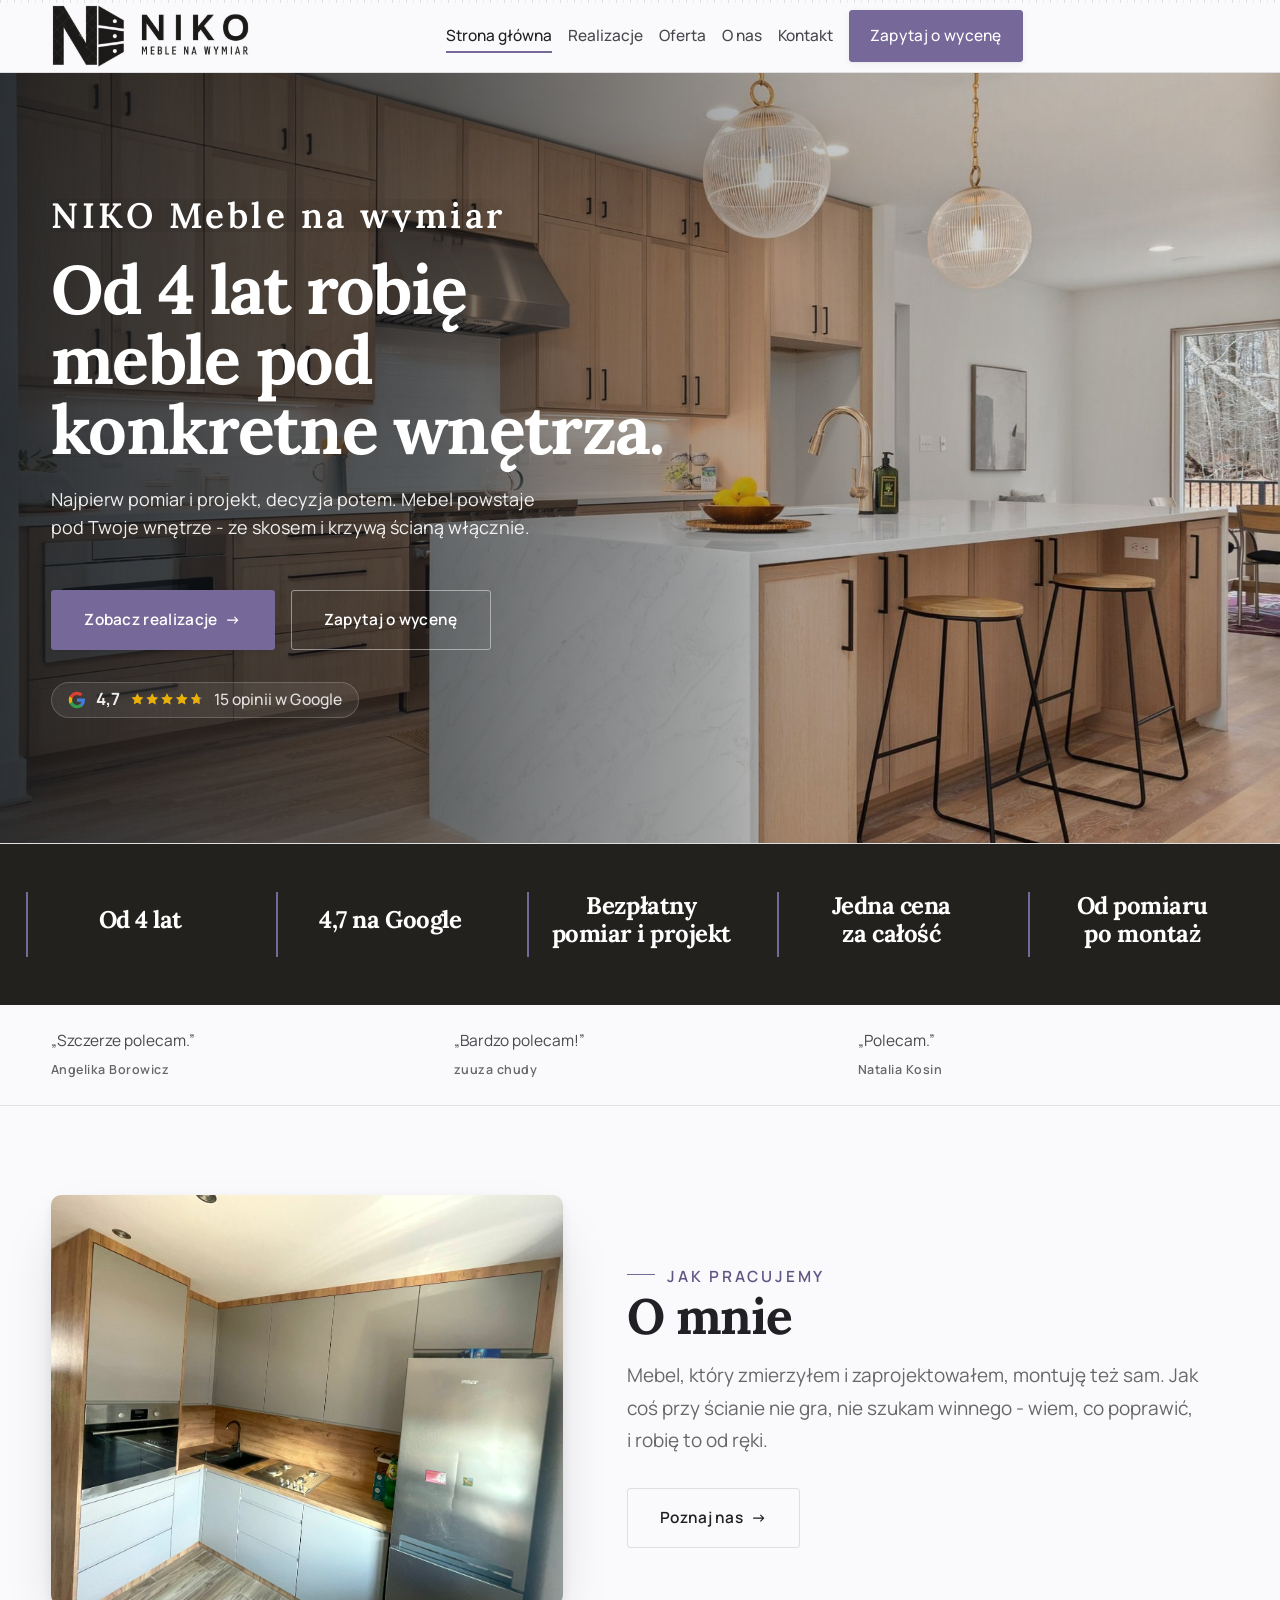
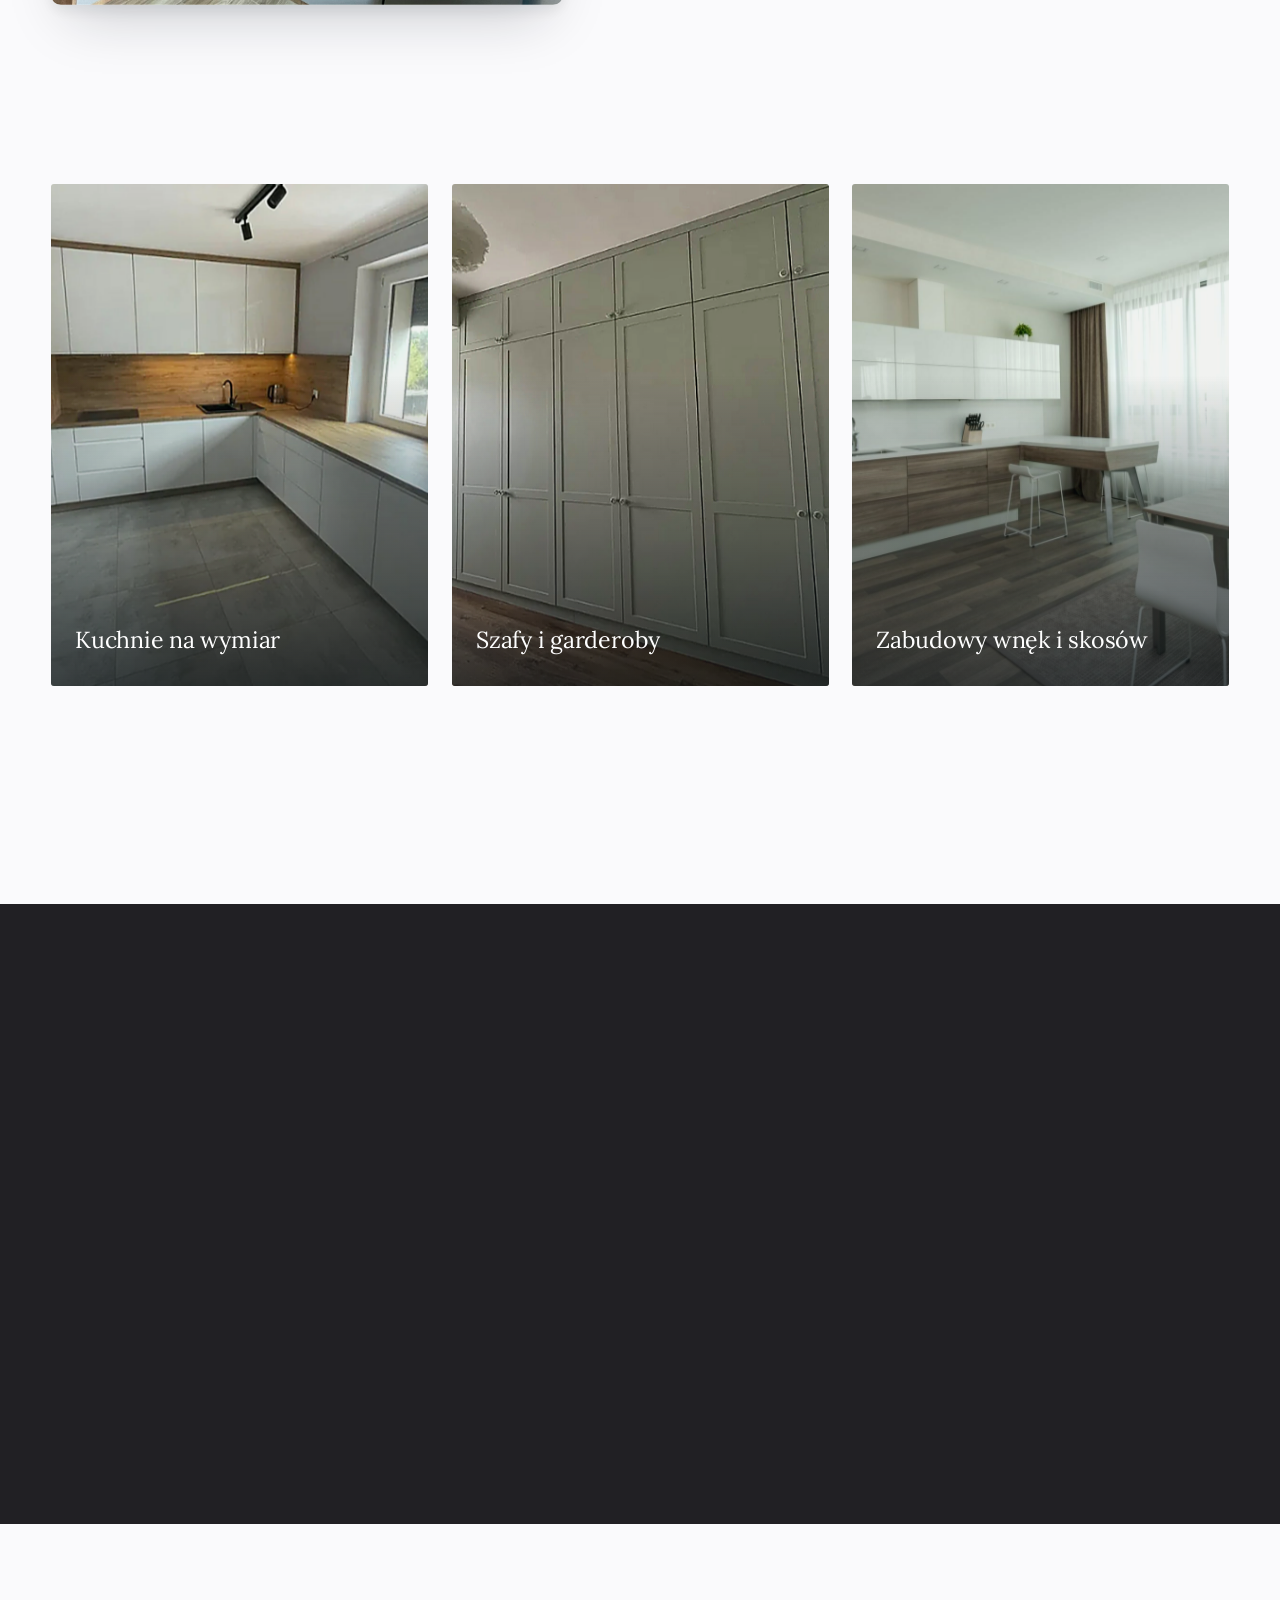
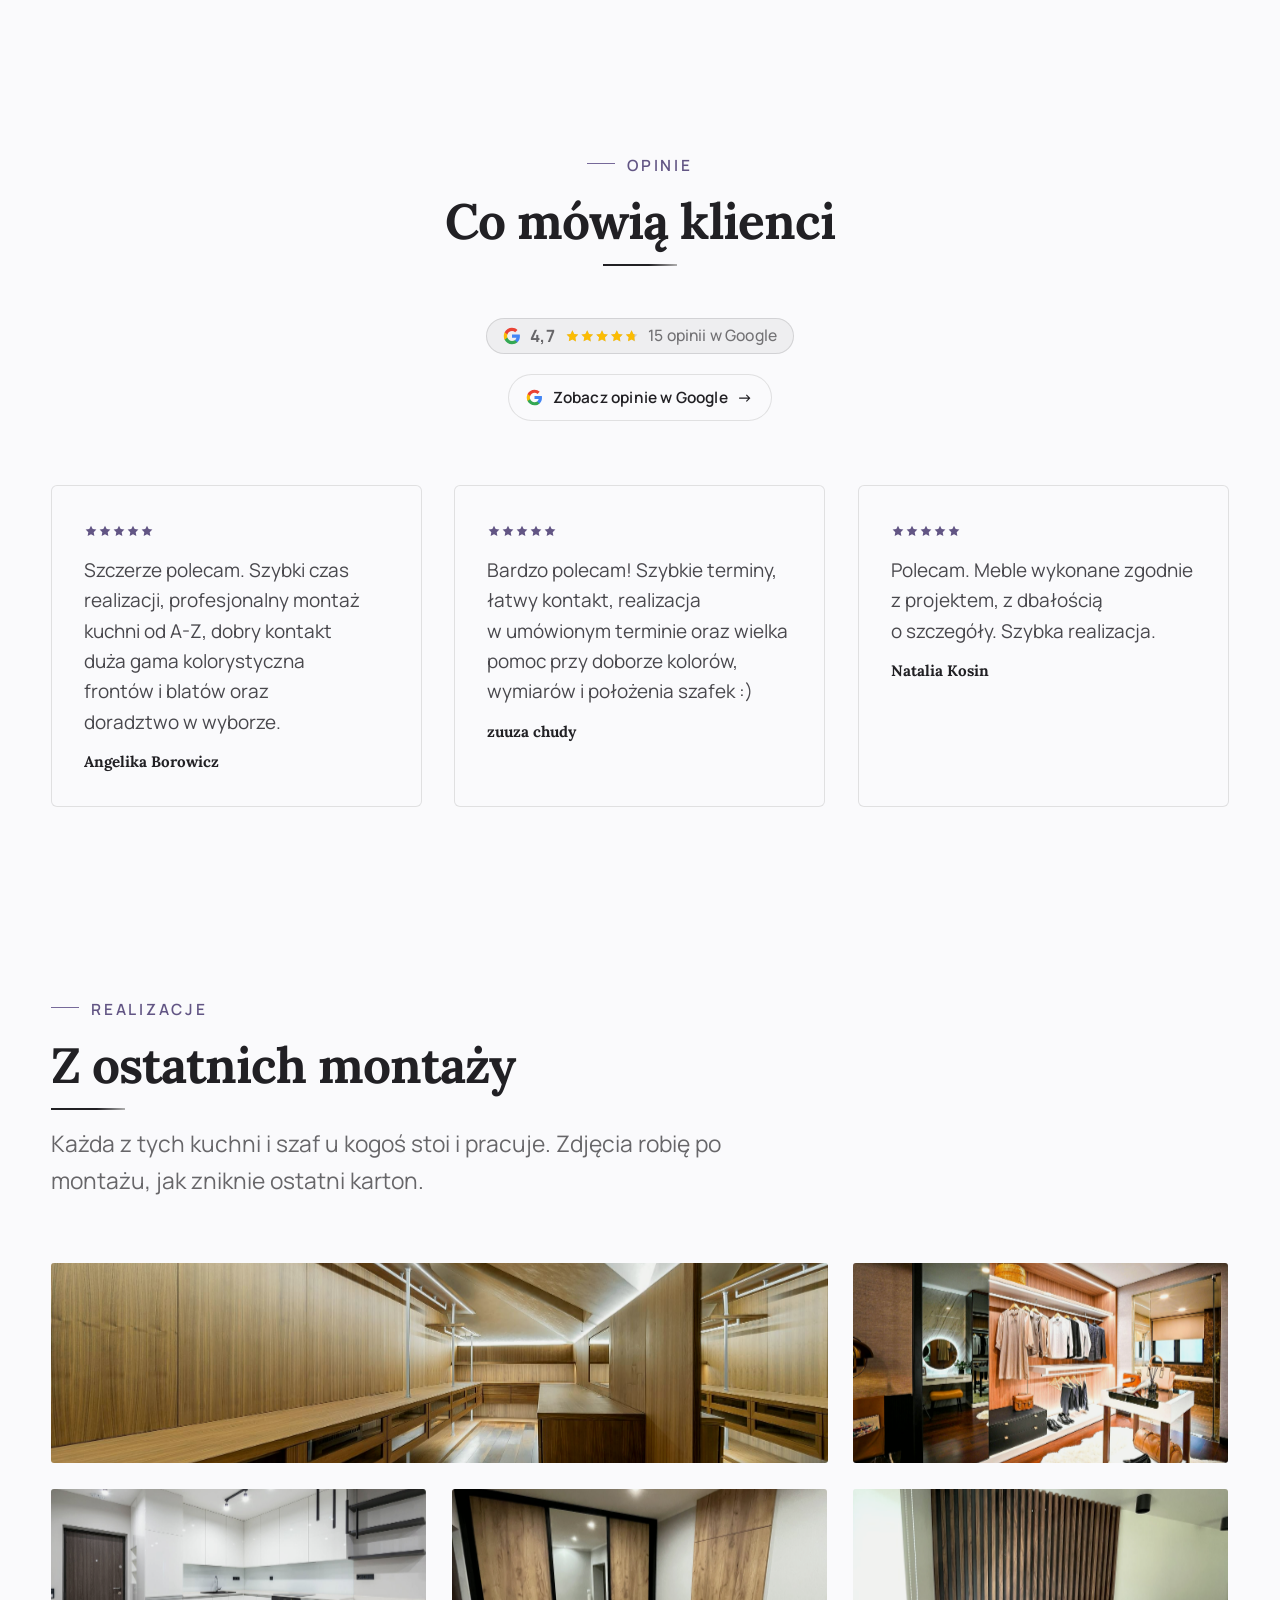
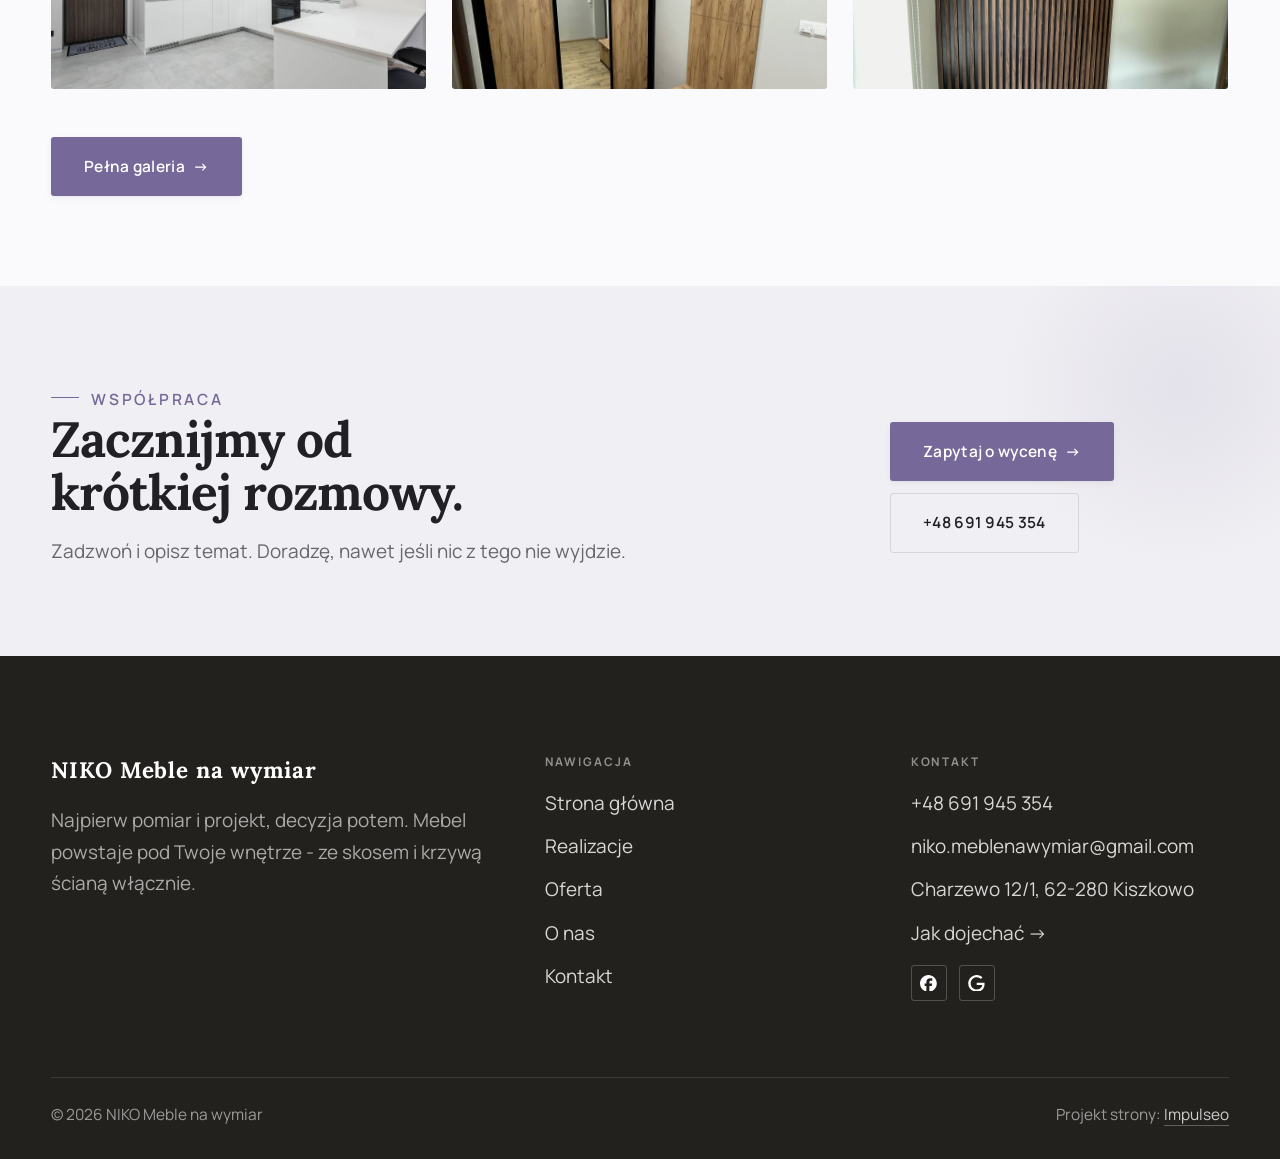
==== commit 90f8ed83: "[claude-edit][cmt:1096a208-60cd-424c-87cf-777d51d003d7] wejście „przecięta deska" + smaczki stolarsk" ====
--- a/index.html
+++ b/index.html
@@ -21,13 +21,36 @@
 <link rel="preconnect" href="https://fonts.googleapis.com">
 <link rel="preconnect" href="https://fonts.gstatic.com" crossorigin>
 <link href="https://fonts.googleapis.com/css2?family=Lora:wght@500;600;700&family=Manrope:wght@400;500;600&display=swap" rel="stylesheet">
-<link rel="stylesheet" href="assets/styles.css?v=0fdbaa91">
+<link rel="preload" as="image" href="img/logo-znak.png" fetchpriority="high">
+<link rel="stylesheet" href="assets/styles.css?v=stol0909">
+<script>
+/* WEJŚCIE „przecięta deska" - decyzja PRZED pierwszym malowaniem (bez defer!).
+   Gra raz na wizytę; ?intro w adresie = zagraj ponownie (do pokazywania klientowi). */
+(function(){
+  try{
+    if (window.matchMedia && matchMedia('(prefers-reduced-motion: reduce)').matches) return;
+    var znowu = location.search.indexOf('intro') > -1;
+    if (!znowu && sessionStorage.getItem('niko-wejscie') === '1') return;
+    sessionStorage.setItem('niko-wejscie','1');
+    document.documentElement.className += ' wej-on bez-wejscia-tla';
+  }catch(e){}
+})();
+</script>
 </head>
 <body>
 
+<div class="wej" aria-hidden="true">
+  <div class="wej-plyta wej-gora"></div>
+  <div class="wej-plyta wej-dol"></div>
+  <div class="wej-rzaz">
+    <i class="wej-pila"></i>
+    <span class="wej-pyl"><i></i><i></i><i></i><i></i><i></i><i></i></span>
+  </div>
+</div>
+
 <header class="nav">
   <div class="wrap nav-inner">
-    <a class="brand brand-has-logo" href="index.html"><img class="brand-logo" src="img/logo.jpg" alt="NIKO Meble na wymiar" width="720" height="720" decoding="async"></a>
+    <a class="brand brand-has-logo" href="index.html"><img class="brand-logo" src="img/logo-znak.png" alt="NIKO Meble na wymiar" width="679" height="219" decoding="async"></a>
     <nav class="nav-links">
       <a href="index.html" class="active" aria-current="page">Strona główna</a>
       <a href="realizacje.html">Realizacje</a>
@@ -39,6 +62,93 @@
     <button class="nav-toggle" aria-label="Menu"><span></span><span></span><span></span></button>
   </div>
 </header>
+<script>
+/* Reżyseria wejścia. Takty: znak spod maski (0,5 s) -> rzaz z trocinami (0,46 s)
+   -> rozejście płyt (0,68 s) + przelot znaku do paska (0,72 s).
+   Bezpieczniki: sufit czasu, klik/scroll/klawisz, brak znaku, prefers-reduced-motion. */
+(function(){
+  var h = document.documentElement;
+  if (h.className.indexOf('wej-on') < 0) return;
+  var wej = document.querySelector('.wej');
+  var obraz = document.querySelector('.brand-logo');
+  var skonczone = false, ruszylo = false;
+
+  function sprzataj(){
+    h.classList.remove('wej-on','wej-znak','wej-gra','wej-out');
+    if (wej) wej.style.display = 'none';
+    try { document.dispatchEvent(new CustomEvent('wejscie:koniec')); } catch(e){}
+  }
+  if (!wej || !obraz) { sprzataj(); return; }
+
+  /* POMIAR na znaku stojącym jeszcze w pasku - stąd biorą się cel lotu i skala.
+     Skalujemy wyłącznie W DÓŁ (rozmiar na kurtynie robi width/height), inaczej
+     na telefonie znak wychodzi rozmyty. */
+  var r = obraz.getBoundingClientRect();
+  if (!r.width || !r.height) { sprzataj(); return; }
+  var PLIK_W = 679, PLIK_H = 219;
+  var sufitPx = PLIK_W / Math.min(window.devicePixelRatio || 1, 3);
+  var cel = (window.innerWidth < 680) ? Math.min(window.innerWidth * 0.72, 320)
+                                      : Math.min(window.innerWidth * 0.42, 480);
+  cel = Math.max(r.width, Math.min(cel, sufitPx));
+  var celH = Math.round(cel * PLIK_H / PLIK_W);
+  h.style.setProperty('--wj-w', Math.round(cel) + 'px');
+  h.style.setProperty('--wj-h', celH + 'px');
+  h.style.setProperty('--wj-zmniejsz', (r.width / cel).toFixed(4));
+  h.style.setProperty('--wj-px', Math.round(r.left + r.width / 2 - window.innerWidth / 2) + 'px');
+  h.style.setProperty('--wj-py', Math.round(r.top + r.height / 2 - window.innerHeight / 2) + 'px');
+  h.style.setProperty('--wj-baza-w', Math.round(r.width) + 'px');
+  h.style.setProperty('--wj-baza-h', Math.round(r.height) + 'px');
+  h.style.setProperty('--wj-rzaz', Math.round(window.innerHeight / 2 + celH / 2 + 44) + 'px');
+  h.classList.add('wej-znak');
+
+  var start = 0, MIN = 560, SUFIT = 880, zaladowane = false;
+  function heroGotowe(){
+    var im = document.querySelector('.hero-cine > img');
+    return !!(im && im.complete && im.naturalWidth > 0);
+  }
+  function koniec(){
+    if (skonczone) return;
+    skonczone = true;
+    h.classList.add('wej-out');
+    setTimeout(sprzataj, 900);
+  }
+  function moze(){
+    if (skonczone) return;
+    if (Date.now() - start >= MIN && (heroGotowe() || zaladowane)) koniec();
+    else setTimeout(moze, 70);
+  }
+  window.addEventListener('load', function(){ zaladowane = true; });
+
+  function graj(){
+    if (skonczone) return;
+    ruszylo = true;
+    requestAnimationFrame(function(){ requestAnimationFrame(function(){
+      start = Date.now();
+      h.classList.add('wej-gra');
+      moze();
+      setTimeout(koniec, SUFIT);      /* sufit liczony wstecz z budżetu 1,6 s */
+      setTimeout(sprzataj, 3000);     /* twardy bezpiecznik */
+    }); });
+  }
+  function odpusc(){ if (ruszylo || skonczone) return; skonczone = true; sprzataj(); }
+
+  /* Kurtyna nie rusza, dopóki znak nie jest POBRANY I ZDEKODOWANY - inaczej pierwszy
+     takt gra na pustym miejscu, a logo doskakuje w połowie przelotu. */
+  function pobrane(){ return obraz.complete && obraz.naturalWidth > 0; }
+  function zacznij(){ if (obraz.decode) obraz.decode().then(graj, graj); else graj(); }
+  if (pobrane()) zacznij();
+  else {
+    obraz.addEventListener('load', zacznij);
+    obraz.addEventListener('error', odpusc);
+    setTimeout(function(){ pobrane() ? zacznij() : odpusc(); }, 1400);
+  }
+
+  ['click','wheel','touchstart','keydown'].forEach(function(t){
+    window.addEventListener(t, function(){ if (ruszylo) koniec(); else odpusc(); },
+                            { passive:true, once:true });
+  });
+})();
+</script>
 
 <main>
 <section class="hero-cine">
@@ -180,6 +290,6 @@
 <div class="sticky-reserve"><a class="sr-book" href="kontakt.html">Zapytaj o wycenę</a><a class="sr-call" href="tel:+48691945354" aria-label="Zadzwoń"><svg class="ico-tel" width="16" height="16" viewBox="0 0 24 24" fill="none" aria-hidden="true"><path d="M6.6 10.8a15.5 15.5 0 0 0 6.6 6.6l2.2-2.2a1 1 0 0 1 1-.24 11.4 11.4 0 0 0 3.6.58 1 1 0 0 1 1 1V20a1 1 0 0 1-1 1A17 17 0 0 1 3 4a1 1 0 0 1 1-1h3.5a1 1 0 0 1 1 1c0 1.25.2 2.46.58 3.6a1 1 0 0 1-.25 1l-2.23 2.2Z" fill="currentColor"/></svg></a></div>
 <div class="demo-wazne" data-do="2026-09-07" data-cykl="3" hidden><svg class="dw-ico" width="13" height="13" viewBox="0 0 24 24" fill="none" aria-hidden="true"><circle cx="12" cy="12" r="8.6" stroke="currentColor" stroke-width="1.8"/><path d="M12 7.2V12l3.3 2" stroke="currentColor" stroke-width="1.8" stroke-linecap="round"/></svg><span class="dw-txt"></span></div>
 
-<script src="assets/main.js"></script>
+<script src="assets/main.js?v=stol0909"></script>
 </body>
 </html>
--- a/assets/styles.css
+++ b/assets/styles.css
@@ -1665,3 +1665,227 @@
 
 /* === szary tekst dociągnięty do czytelności (WCAG 4.5 na wszystkich tłach) === */
 :root{--muted:#676669;}
+
+
+/* ============================================================
+   WARSTWA STOLARSKA (09.09.2026) — wejście „przecięta deska",
+   smaczki warsztatowe i płynniejsze przejścia.
+   Prośba Szymona: „obraz ładowania jak u innych klientów, smaczki
+   w stylu stolarstwa, seksowne animacje i smooth przejścia".
+
+   Zasady, których pilnujemy (skill `wejscie-na-strone`):
+   • kurtyna JASNA (kolor papieru) na CIEMNYM hero — kontrast robi efekt,
+   • odsłona MASKĄ/płytami, nie samym przenikaniem,
+   • trzy takty: znak → rzaz (nacięcie) → rozejście płyt,
+   • cały ruch pod 1,6 s, cztery bezpieczniki (limit czasu, klik, scroll, RM),
+   • znak leci DOKŁADNIE ten sam element co w pasku i ZAWSZE po jasnym tle
+     (płyta górna ucieka wolniejszą krzywą, więc znak jej nie wyprzedza „na zdjęciu"),
+   • skalujemy znak W DÓŁ (rozmiar na kurtynie robi width/height, nie scale).
+   ============================================================ */
+
+:root{
+  --drewno:#B98A4E;              /* trociny/rzaz — ciepły akcent TYLKO na wejściu */
+  --wj-w:320px; --wj-h:103px;    /* wartości zapasowe; realne liczy skrypt za </header> */
+  --wj-zmniejsz:.62; --wj-px:0px; --wj-py:0px;
+  --wj-baza-w:206px; --wj-baza-h:64px;
+  --wj-rzaz:56vh;
+}
+
+.wej{display:none}
+.wej-on .wej{display:block}
+.wej-on .wej-plyta,.wej-on .wej-rzaz{position:fixed;left:0;right:0;z-index:9500;pointer-events:none}
+
+/* PŁYTY — jasna „deska" ze słojami i dwoma sękami. Kryją stronę do momentu odsłony. */
+.wej-plyta{
+  background:
+    /* ⛔ bez „sęków" z radial-gradient - na zrzucie czytały się jak brudne smugi, nie jak drewno */
+    repeating-linear-gradient(90deg, rgba(122,96,58,.05) 0 1px, rgba(122,96,58,0) 1px 9px),
+    repeating-linear-gradient(90deg, rgba(35,33,30,.028) 0 2px, rgba(35,33,30,0) 2px 27px),
+    linear-gradient(180deg,#FDFCFB 0%, #F2F0EB 100%);
+  /* Obie płyty rysują TĘ SAMĄ deskę (jeden kadr 100vw x 100vh, dolna przesunięta o rzaz),
+     więc do momentu cięcia widać jeden kawałek drewna, a nie dwa sklejone panele. */
+  background-size:100vw 100vh;
+  background-repeat:no-repeat;
+  will-change:transform;
+  transition:transform .68s cubic-bezier(.66,0,.24,1) .08s;
+}
+.wej-gora{top:0;height:var(--wj-rzaz);background-position:0 0}
+.wej-dol{top:var(--wj-rzaz);bottom:0;background-position:0 calc(-1 * var(--wj-rzaz))}
+.wej-out .wej-gora{transform:translateY(-101%)}
+.wej-out .wej-dol{transform:translateY(101%)}
+
+/* RZAZ — nacięcie jedzie od lewej do prawej, przed nim punkt cięcia, spod niego lecą trociny */
+.wej-rzaz{top:var(--wj-rzaz);height:0;z-index:9501;overflow:visible}
+.wej-rzaz::before{
+  content:"";position:absolute;left:0;right:0;top:-1px;height:2px;
+  background:linear-gradient(90deg,var(--drewno),rgba(185,138,78,.35));
+  transform:scaleX(0);transform-origin:0 50%;
+  transition:transform .46s cubic-bezier(.16,1,.3,1) .14s;
+}
+.wej-gra .wej-rzaz::before{transform:scaleX(1)}
+.wej-out .wej-rzaz::before{opacity:0;transition:opacity .28s ease}
+
+.wej-pila{position:absolute;left:0;top:-5px;width:10px;height:10px;border-radius:50%;
+  background:radial-gradient(circle,#F3D6A6 0%,var(--drewno) 45%,rgba(185,138,78,0) 70%);
+  opacity:0;transform:translateX(0)}
+.wej-gra .wej-pila{animation:wejPila .46s cubic-bezier(.16,1,.3,1) .14s both}
+@keyframes wejPila{
+  0%{opacity:0;transform:translateX(0)}
+  12%{opacity:1}
+  85%{opacity:1}
+  100%{opacity:0;transform:translateX(calc(100vw - 10px))}
+}
+
+.wej-pyl{position:absolute;left:0;right:0;top:0;height:0}
+.wej-pyl i{position:absolute;top:-2px;width:4px;height:4px;border-radius:1px;
+  background:rgba(163,116,58,.95);opacity:0}
+.wej-gra .wej-pyl i{animation:wejPyl .9s cubic-bezier(.3,.7,.5,1) both}
+@keyframes wejPyl{
+  0%{opacity:0;transform:translate(0,0) rotate(0deg)}
+  18%{opacity:1}
+  100%{opacity:0;transform:translate(var(--dx,6px),52px) rotate(190deg)}
+}
+.wej-pyl i:nth-child(1){left:16%;--dx:-9px;animation-delay:.20s}
+.wej-pyl i:nth-child(2){left:29%;--dx:7px; animation-delay:.26s}
+.wej-pyl i:nth-child(3){left:43%;--dx:-6px;animation-delay:.32s}
+.wej-pyl i:nth-child(4){left:57%;--dx:10px;animation-delay:.38s}
+.wej-pyl i:nth-child(5){left:71%;--dx:-8px;animation-delay:.44s}
+.wej-pyl i:nth-child(6){left:84%;--dx:5px; animation-delay:.50s}
+
+/* ZNAK — ten sam obraz co w pasku: wyłania się spod maski, ostrzeje, po odsłonie
+   wraca na swoje miejsce w nawigacji (scale ZAWSZE < 1, więc nigdy się nie rozmywa). */
+.wej-znak .brand{width:var(--wj-baza-w);height:var(--wj-baza-h);flex:0 0 auto}
+.wej-znak .brand-logo{
+  position:fixed;left:50%;top:50%;z-index:9502;
+  width:var(--wj-w);height:var(--wj-h);max-width:none;
+  transform:translate(-50%,-50%) scale(1.045);
+  clip-path:inset(0 100% 0 0);
+  filter:blur(14px);
+  transition:transform .72s cubic-bezier(.16,.84,.44,1),
+             clip-path .5s cubic-bezier(.16,1,.3,1),
+             filter .5s cubic-bezier(.16,1,.3,1);
+}
+.wej-gra .brand-logo{clip-path:inset(0 0 0 0);filter:blur(0);transform:translate(-50%,-50%) scale(1)}
+.wej-out .brand-logo{
+  transform:translate(calc(-50% + var(--wj-px)),calc(-50% + var(--wj-py))) scale(var(--wj-zmniejsz));
+}
+/* ⚠️ Pasek ma position:sticky + z-index:50, czyli WŁASNY kontekst nakładania - bez podniesienia
+   całego paska lecący znak zostaje POD kurtyną i wejście wygląda na puste (zmierzone 09.09).
+   iOS: rozmycie tła paska potrafi się narysować NAD lecącym znakiem - na czas wejścia gasimy. */
+.wej-on .nav{
+  z-index:9502;
+  backdrop-filter:none;-webkit-backdrop-filter:none;
+  background:transparent;border-bottom-color:transparent;box-shadow:none;
+}
+.wej-on .nav-links,.wej-on .nav-toggle{opacity:0}
+/* Tło paska wraca JESZCZE POD PŁYTĄ (0,26 s po starcie odsłony, płyta schodzi 0,76 s) —
+   dzięki temu znak nigdy nie ląduje na ciemnym zdjęciu. */
+.wej-out .nav{background:var(--paper);transition:background .28s ease .26s}
+.wej-out .nav-links,.wej-out .nav-toggle{animation:stolPokazNav .5s ease .34s both}
+@keyframes stolPokazNav{from{opacity:0}to{opacity:1}}
+
+/* Animacje TŁA, które grają pod kurtyną, gasimy klasą TRWAŁĄ — inaczej pierwszy ekran
+   wychodzi spod płyt wyblakły (albo puszcza się drugi raz po zdjęciu klas). */
+.bez-wejscia-tla .hero-cine>img{animation:none}
+
+@media (prefers-reduced-motion:reduce){
+  .wej{display:none !important}
+}
+
+
+/* ---------- SMACZEK 1: MIARKA STOLARSKA U GÓRY ----------
+   Pasek postępu czytania dostaje podziałkę jak calówka - wypełnia się w miarę
+   przewijania. Kreski są stałe, kolorowy pasek jedzie po nich. */
+.stol-miarka{
+  position:fixed;top:0;left:0;right:0;height:3px;z-index:59;pointer-events:none;
+  background:repeating-linear-gradient(90deg,
+    rgba(35,33,30,.20) 0 1px, rgba(35,33,30,0) 1px 7px,
+    rgba(35,33,30,.10) 7px 8px, rgba(35,33,30,0) 8px 14px);
+  opacity:.6;
+}
+.mt-progress{height:3px}
+/* bez ruchu pasek postępu znika (base, linia 1401) - podziałka bez niego byłaby
+   samotną kreską pod paskiem, więc chowamy ją razem z nim */
+@media (prefers-reduced-motion:reduce){
+  .stol-miarka{display:none}
+}
+
+/* ---------- SMACZEK 2: POLITURA NA KAFLACH ----------
+   Po najechaniu po zdjęciu przejeżdża pasmo światła - tak jak po świeżo
+   polakierowanym froncie. Dokładka do standardowego zoomu, nie zamiast niego.
+   ⛔ NA BRAMKACH IDZIE ::before, NIE ::after - `.gateway::after` (linia 518) to ciemny
+   welon pod białym tytułem kafla. Przepisanie go politurą skasowałoby welon i biały
+   napis siadłby na jasnym zdjęciu (złapane 09.09.2026 przed commitem). */
+.tile::after,.gateway::before{
+  content:"";position:absolute;inset:0;z-index:1;pointer-events:none;
+  background:linear-gradient(105deg,
+    rgba(255,255,255,0) 38%, rgba(255,255,255,.30) 50%, rgba(255,255,255,0) 62%);
+  transform:translateX(-120%);
+  opacity:0;
+}
+@media (hover:hover){
+  .tile:hover::after,.gateway:hover::before{
+    opacity:1;transform:translateX(120%);
+    transition:transform 1.15s cubic-bezier(.16,.84,.44,1),opacity .2s linear;
+  }
+}
+@media (prefers-reduced-motion:reduce){
+  .tile::after,.gateway::before{display:none}
+}
+
+/* ---------- SMACZEK 3: RYSA OŁÓWKA POD NAGŁÓWKIEM ----------
+   Kreska pod nagłówkiem dojeżdża jak pociągnięcie ołówkiem stolarskim:
+   ma grafitową fakturę i lekko ścięty koniec. */
+.head h2::after{
+  height:2px;
+  background:linear-gradient(90deg,var(--ink) 0%,var(--ink) 62%,rgba(35,33,30,.35) 100%);
+  transition:width 1.05s cubic-bezier(.16,1,.3,1) .18s;
+}
+.head.reveal.in h2::after,.head.center.reveal.in h2::after{width:74px}
+
+/* ---------- SMACZEK 4: „WBIJANIE DESKI" W PASKU HASEŁ ----------
+   Hasła nie pojawiają się - wchodzą kolejno z boku i przytrzaskują się o kreskę
+   akcentu, która dobija do pełnej wysokości. Kolejność robi stagger z warstwy ruchu. */
+.mt-on .strip .item{
+  position:relative;
+  --wb-d:calc(var(--i,0) * 90ms);
+  transform:none;                 /* zamiast pionowego wjazdu z .reveal - deska wchodzi z boku */
+  translate:-16px 0;
+  border-left-color:transparent;  /* kreska akcentu dobija dopiero na końcu (::before) */
+  transition:opacity .5s var(--mt-ease) var(--wb-d,0s),
+             translate .55s cubic-bezier(.2,1.2,.45,1) var(--wb-d,0s);
+}
+.mt-on .strip .item.in{translate:0 0}
+.mt-on .strip .item::before{
+  content:"";position:absolute;left:-2px;top:50%;bottom:50%;width:2px;
+  background:var(--accent);
+  transition:top .42s cubic-bezier(.16,1,.3,1) calc(var(--wb-d,0s) + .12s),
+             bottom .42s cubic-bezier(.16,1,.3,1) calc(var(--wb-d,0s) + .12s);
+}
+.mt-on .strip .item.in::before{top:0;bottom:0}
+@media (prefers-reduced-motion:reduce){
+  .mt-on .strip .item{translate:0 0}
+  .mt-on .strip .item::before{top:0;bottom:0}
+}
+
+/* ---------- SMOOTH: przejścia między podstronami ----------
+   (scroll-behavior:smooth siedzi już w rdzeniu, razem z wyłącznikiem
+   dla prefers-reduced-motion - nie dublujemy go tutaj.) */
+@media (prefers-reduced-motion:no-preference){
+  ::view-transition-old(root){animation:stolVtOut .24s ease both}
+  ::view-transition-new(root){animation:stolVtIn .46s cubic-bezier(.16,1,.3,1) both}
+  @keyframes stolVtOut{from{opacity:1;transform:translateY(0)}to{opacity:0;transform:translateY(-8px)}}
+  @keyframes stolVtIn{from{opacity:0;transform:translateY(14px)}to{opacity:1;transform:translateY(0)}}
+}
+
+
+/* ---------- HOVER BEZ ODZIEDZICZONEGO OPÓŹNIENIA ----------
+   `.reveal` niesie `transition-delay` stagger'a (i * 70 ms) i ZOSTAJE on na elemencie
+   na zawsze - najechanie na trzeci kafel reagowało dopiero po 280 ms i wyglądało jak
+   zacięcie strony (bramka wyglądu, 09.09.2026). Gdy karta już osiadła (`mt-settled`
+   dokłada warstwa ruchu 1,6 s po odsłonie), zerujemy opóźnienie.
+   Selektory muszą przebić `.gallery .reveal:nth-child(n)` z warstwy ruchu. */
+.gallery .reveal.mt-settled:nth-child(n),
+.gateways .reveal.mt-settled:nth-child(n),
+.svc-grid .reveal.mt-settled:nth-child(n),
+.reveal.mt-settled,.mt-ph.mt-settled{transition-delay:0s}
